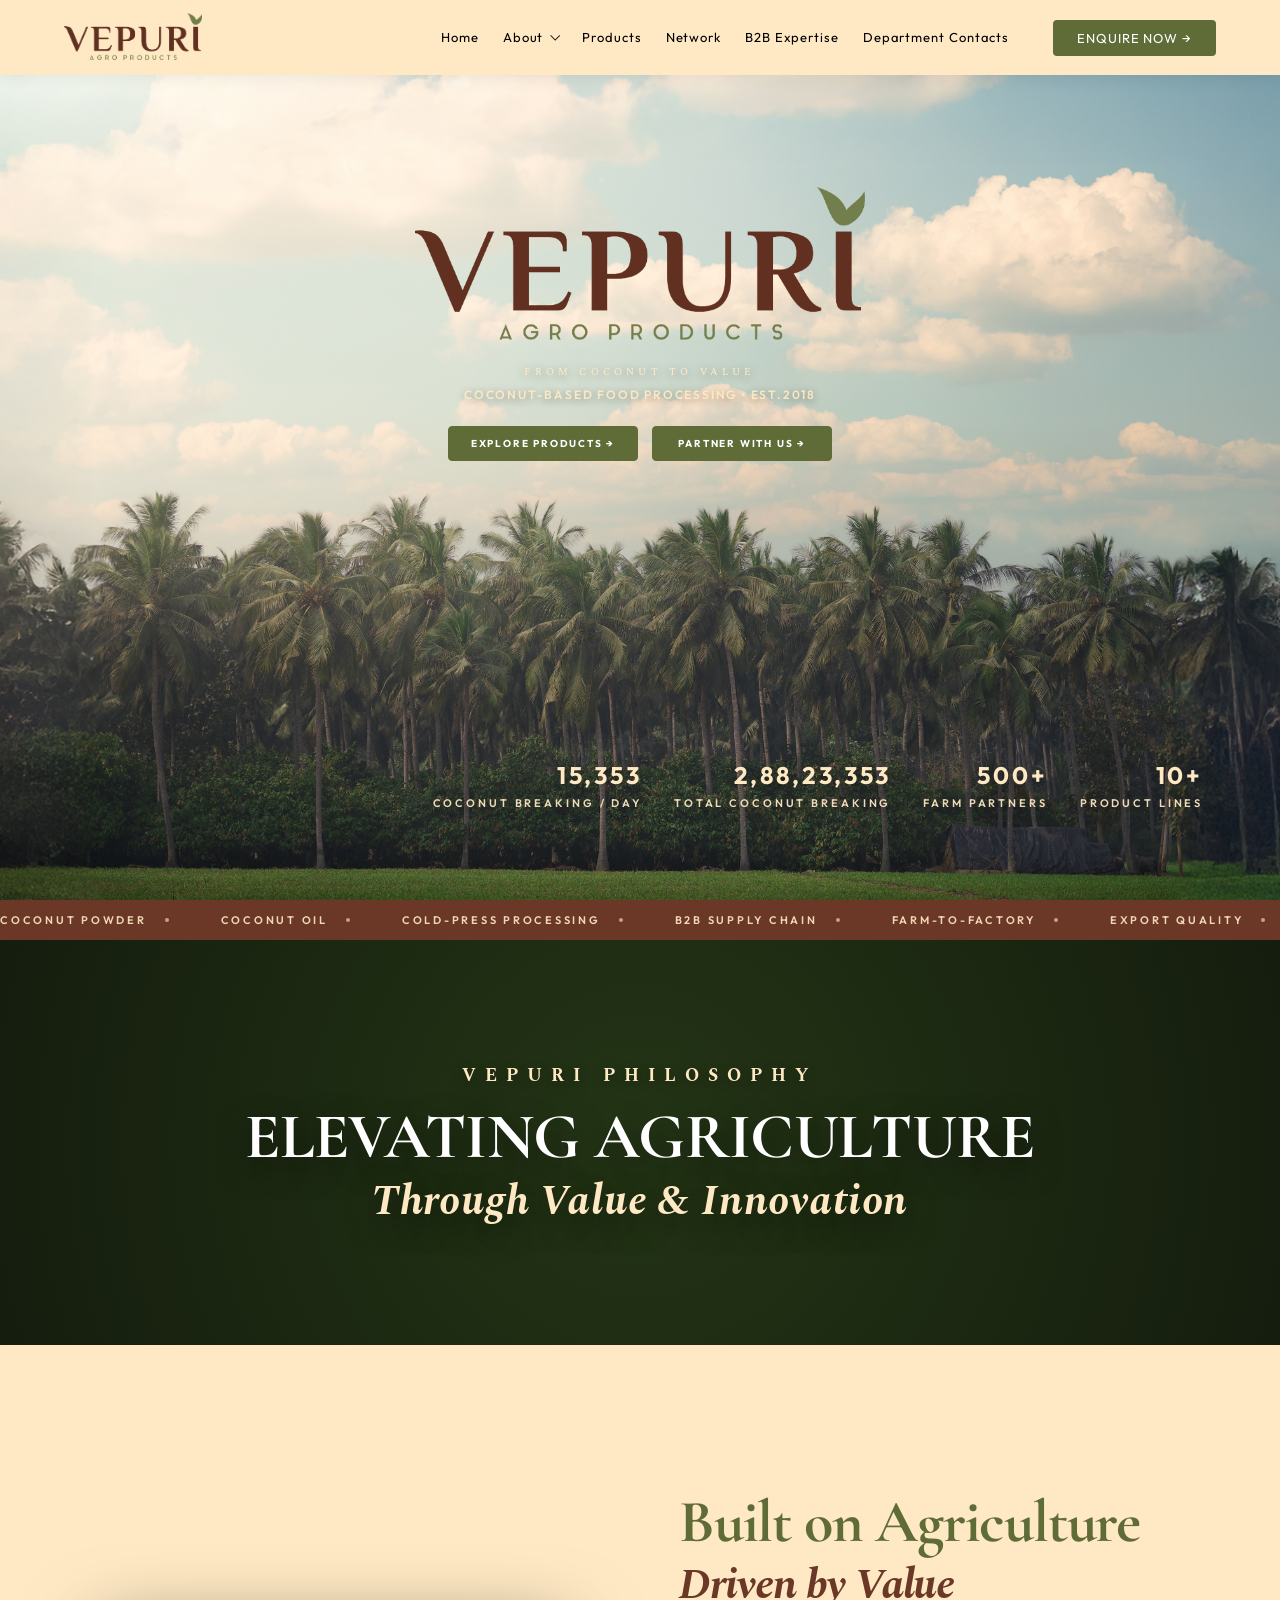
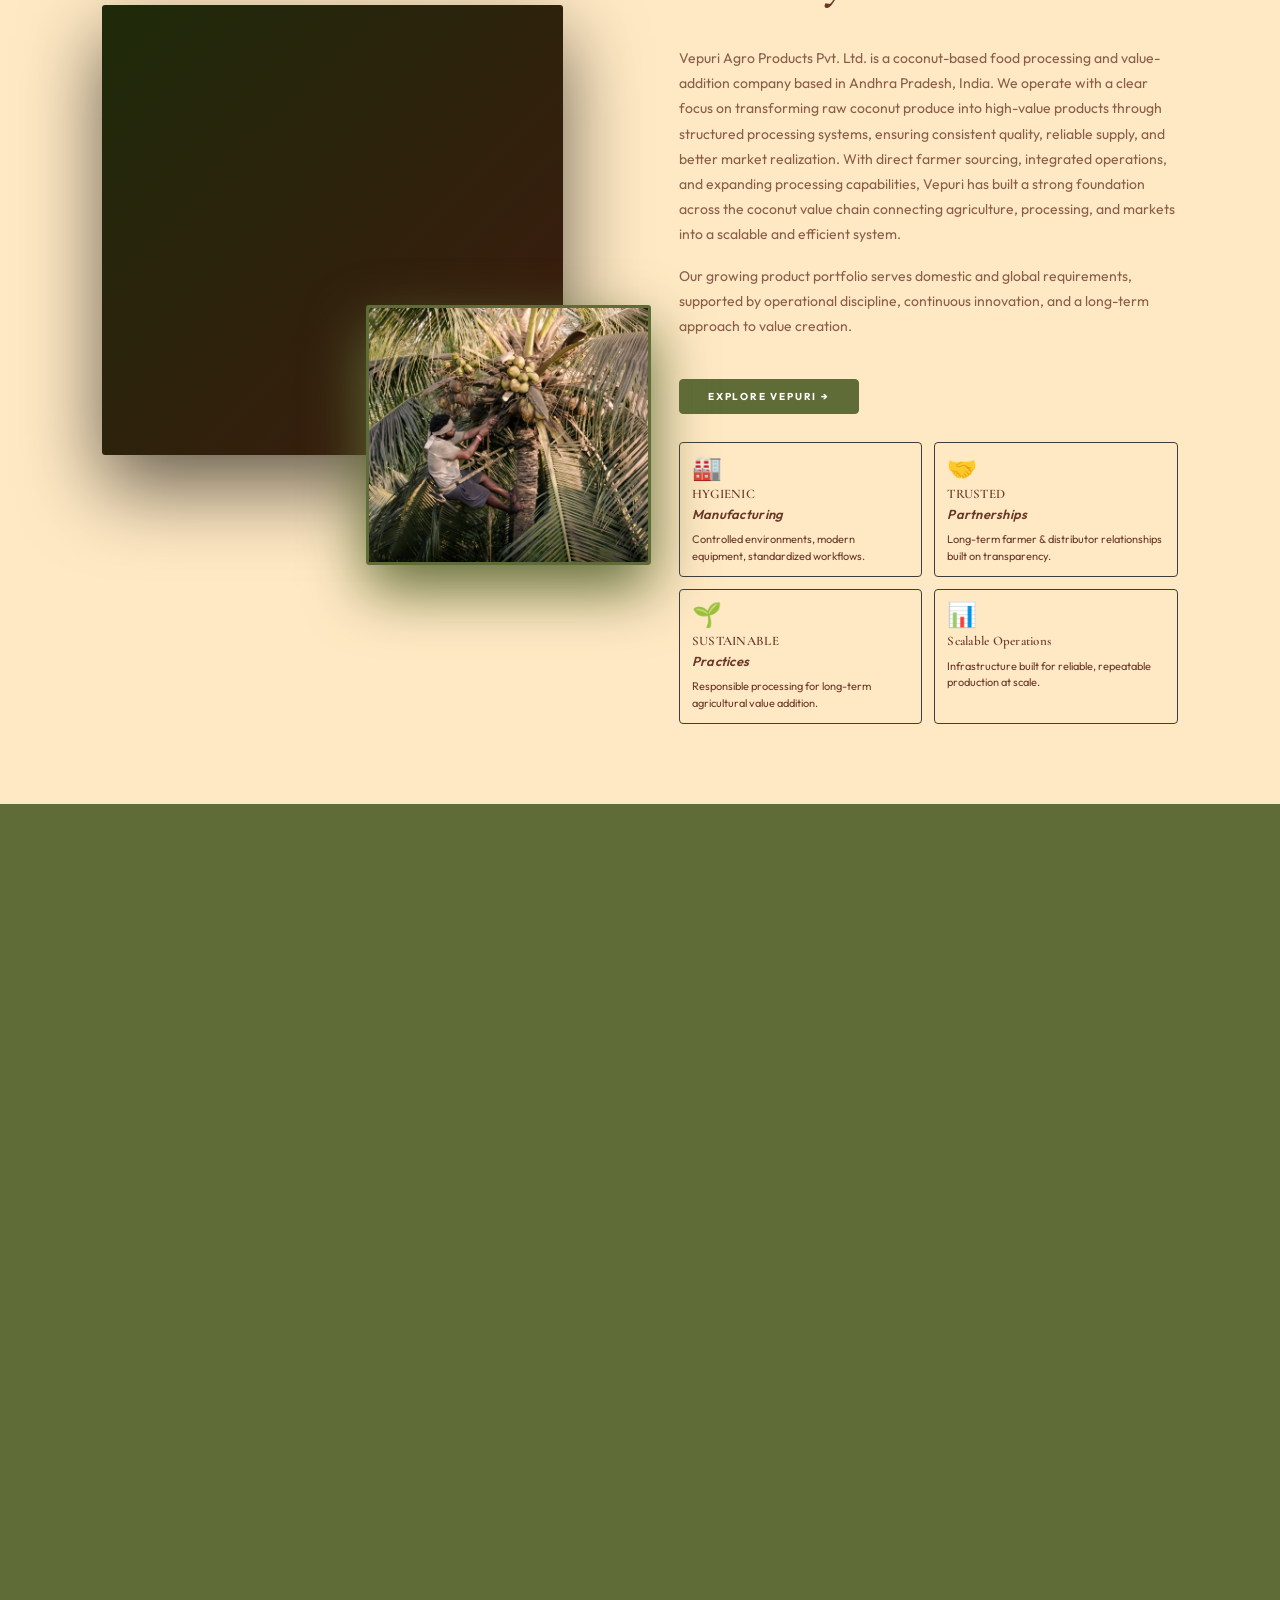
==== index.html @ fc621c8b "updated" ====
<!DOCTYPE html>
<html lang="en">

<head>
  <meta charset="UTF-8">
  <meta name="viewport" content="width=device-width, initial-scale=1.0">
  <title>Vepuri Agro Products &ndash; From Coconut to Value</title>
  <meta name="description"
    content="Vepuri Agro Products &ndash; Premium coconut-based food processing company. Quality, trust, and innovation since 2018.">
  <script src="font-loader.js" defer></script>

  <link rel="stylesheet" href="index.css?v=1.01">
  <link rel="stylesheet" href="footer-shared.css?v=1.01">
  <link rel="stylesheet" href="typography-shared.css?v=1.00">
  <link rel="icon" type="image/png" href="assets/website%20tab%20icon.png">
</head>

<body>

  <!-- LOADER -->
  <div id="loader">
    <img class="ld-logo" src="assets/newlogo.png" alt="Vepuri Agro Products">
    <div class="ld-track">
      <div class="ld-fill"></div>
    </div>
  </div>

  <!-- NAV -->
  <nav id="nav">
    <div class="nav-logo">
      <a href="index.html"><img src="assets/newlogo.png" alt="Vepuri Agro Products" loading="eager" decoding="async"></a>
    </div>
    <ul class="nav-links" id="navLinks">
      <li><a href="#hero">Home</a></li>
      <li class="has-submenu">
        <a href="#about">About<span class="dd-caret" aria-hidden="true"></span></a>
        <ul class="submenu">
          <li><a href="about-vepuri.html">About Vepuri</a></li>
          <li><a href="journey.html">Our Journey</a></li>
          <li><a href="brands.html">Our Brands</a></li>
        </ul>
      </li>
      <li><a href="product.html">Products</a></li>
      <li><a href="#network">Network</a></li>
      <li><a href="b2b-expertise.html">B2B Expertise</a></li>
      <li><a href="#dept-contacts">Department Contacts</a></li>
      <li><a href="#enquiryForm" class="nav-btn">ENQUIRE NOW &rarr;</a></li>
    </ul>
    <div class="hamburger" id="hbg" onclick="toggleNav()">
      <span></span><span></span><span></span>
    </div>
  </nav>

  <!-- HERO -->
  <section id="hero" class="hero-classic">
    <div class="hero-bg" aria-hidden="true">
      <video class="hero-bg-video" muted loop playsinline preload="none" poster="assets/hero.jpg">
        <source src="assets/video/hero.mp4" type="video/mp4">
      </video>
    </div>
    <div class="hero-inner">
      <div class="hero-brand">
        <img class="hero-brand-logo" src="assets/newlogo.png" alt="Vepuri Agro Products" loading="eager" decoding="async" fetchpriority="high">
        <div class="hero-tagline-unified">
          <span class="tag-eye">FROM COCONUT TO VALUE</span>
          <p class="tag-sub">COCONUT-BASED FOOD PROCESSING &bull; EST.2018</p>
        </div>
      </div>
      <div class="hero-btns">
        <a href="#products" class="btn-p">Explore Products &rarr;</a>
        <a href="#enquiryForm" class="btn-o">Partner With Us &rarr;</a>
      </div>
    </div>
    <div class="hero-metrics">
      <div class="hero-metric">
        <span class="count" id="liveDailyCount">0</span>
        <small>Coconut Breaking / Day</small>
      </div>
      <div class="hero-metric">
        <span class="count" id="liveTotalCount">0</span>
        <small>Total Coconut Breaking</small>
      </div>
      <div class="hero-metric">
        <span class="count" data-target="500" data-suffix="+">0</span>
        <small>Farm Partners</small>
      </div>
      <div class="hero-metric">
        <span class="count" data-target="10" data-suffix="+">0</span>
        <small>Product Lines</small>
      </div>
    </div>
  </section>

  <!-- MARQUEE -->
  <div class="marquee-wrap">
    <div class="marquee-inner">
      <div class="mi">Coconut Powder<span class="mi-dot"></span></div>
      <div class="mi">Coconut Oil<span class="mi-dot"></span></div>
      <div class="mi">Cold-Press Processing<span class="mi-dot"></span></div>
      <div class="mi">B2B Supply Chain<span class="mi-dot"></span></div>
      <div class="mi">Farm-to-Factory<span class="mi-dot"></span></div>
      <div class="mi">Export Quality<span class="mi-dot"></span></div>
      <div class="mi">500+ Farmer Partners<span class="mi-dot"></span></div>
      <div class="mi">Hygienic Processing<span class="mi-dot"></span></div>
      <div class="mi">Coconut Powder<span class="mi-dot"></span></div>
      <div class="mi">Coconut Oil<span class="mi-dot"></span></div>
      <div class="mi">Cold-Press Processing<span class="mi-dot"></span></div>
      <div class="mi">B2B Supply Chain<span class="mi-dot"></span></div>
      <div class="mi">Farm-to-Factory<span class="mi-dot"></span></div>
      <div class="mi">Export Quality<span class="mi-dot"></span></div>
      <div class="mi">500+ Farmer Partners<span class="mi-dot"></span></div>
      <div class="mi">Hygienic Processing<span class="mi-dot"></span></div>
    </div>
  </div>

  <!-- 3D CANVAS SECTION -->
  <div class="canvas-sec">
    <canvas id="sphCanvas"></canvas>
    <div class="canvas-text">
      <div class="c-eye rv">Vepuri Philosophy</div>
      <div class="c-title rv d1">Elevating Agriculture<br><em>Through Value & Innovation</em></div>
    </div>
  </div>

  <!-- ABOUT -->
  <section id="about" class="about-classic">
    <div class="about-grid">
      <div class="about-vis rvl">
        <div class="a-main">
          <video class="a-main-video" muted loop playsinline preload="none">
            <source src="assets/video/video-compress.mp4" type="video/mp4">
            Your browser does not support the video tag.
          </video>
        </div>
        <div class="a-sec">
          <img src="assets/images/For Slide3 small.jpg" alt="Fresh coconut produce" loading="lazy" decoding="async">
        </div>
      </div>
      <div class="about-copy rvr">
        <span class="eye" id="about-vepuri">ABOUT VEPURI</span>
        <h2 class="h2">Built on Agriculture<br><em>Driven by Value</em></h2>
        <p class="about-text">Vepuri Agro Products Pvt. Ltd. is a coconut-based food processing and value-addition
          company based in Andhra Pradesh, India.
          We operate with a clear focus on transforming raw coconut produce into high-value products through structured
          processing systems, ensuring consistent quality, reliable supply, and better market realization. With direct
          farmer sourcing, integrated operations, and expanding processing capabilities, Vepuri has built a strong
          foundation across the coconut value chain connecting agriculture, processing, and markets into a scalable and
          efficient system.
        </p>
        <p class="about-text">Our growing product portfolio serves domestic and global requirements, supported by
          operational discipline, continuous innovation, and a long-term approach to value creation.</p>
        <div class="about-cta">
          <a href="about-vepuri.html" class="btn-p">Explore Vepuri &rarr;</a>
        </div>
        <div class="about-cards">
          <article class="about-card">
            <div class="card-icon">🏭</div>
            <div class="card-title">HYGIENIC<br><em>Manufacturing</em></div>
            <p>Controlled environments, modern equipment, standardized workflows.</p>
          </article>
          <article class="about-card">
            <div class="card-icon">🤝</div>
            <div class="card-title">TRUSTED<br><em>Partnerships</em></div>
            <p>Long-term farmer & distributor relationships built on transparency.</p>
          </article>
          <article class="about-card">
            <div class="card-icon">🌱</div>
            <div class="card-title">SUSTAINABLE<br><em>Practices</em></div>
            <p>Responsible processing for long-term agricultural value addition.</p>
          </article>
          <article class="about-card">
            <div class="card-icon">📊</div>
            <div class="card-title">Scalable Operations</div>
            <p>Infrastructure built for reliable, repeatable production at scale.</p>
          </article>
        </div>
      </div>
    </div>
  </section>

  <!-- PRODUCTS -->
  <section id="products">
    <div class="prod-head">
      <div class="rvl">
        <span class="eye">OUR PORTFOLIO</span>
        <h2 class="h2">Premium Product Range</h2>
      </div>
      <div class="rvr">
        <p>A curated range of coconut-based food products engineered for consistency, purity, and performance &mdash;
          designed
          for distributors, B2B buyers, and export partners.</p>
      </div>
    </div>
    <div class="prod-grid">
      <!-- 1 -->
      <a href="product.html?item=coconut-blossom-sugar" class="pc-modern rv d1">
        <img src="assets/products/blossom sugar.png" alt="Coconut Milk Powder" loading="lazy" decoding="async">
        <div class="pc-overlay">
          <div class="pc-label">FOOD GRADE</div>
          <h3 class="pc-title">blossom sugar </h3>
          <p class="pc-text">Finely processed desiccated coconut powder with consistent texture.</p>
        </div>
      </a>

      <!-- 2 -->
      <a href="product.html?item=virgin-coconut-oil" class="pc-modern rv d2">
        <img src="assets/products/oil.jpeg" alt="Virgin Coconut Oil" loading="lazy" decoding="async">
        <div class="pc-overlay">
          <div class="pc-label">PREMIUM GRADE</div>
          <h3 class="pc-title">Virgin Coconut Oil</h3>
          <p class="pc-text">Pure, cold-pressed coconut oil extracted from fresh coconuts.</p>
        </div>
      </a>

      <!-- 3 -->
      <a href="product.html?item=frozen-grated-coconut" class="pc-modern rv d3">
        <img src="assets/products/frozen gated.png" alt="Frozen Grated Coconut" loading="lazy" decoding="async">
        <div class="pc-overlay">
          <div class="pc-label">FROZEN FRESH</div>
          <h3 class="pc-title">Frozen Grated Coconut</h3>
          <p class="pc-text">Hygienically processed and frozen to preserve natural freshness.</p>
        </div>
      </a>

      <!-- 4 -->
      <a href="product.html?item=tender-coconut-water" class="pc-modern rv d1">
        <img src="assets/products/water.png" alt="Tender Coconut Water" loading="lazy" decoding="async">
        <div class="pc-overlay">
          <div class="pc-label">NATURAL HYDRATION</div>
          <h3 class="pc-title">Tender Coconut Water</h3>
          <p class="pc-text">Naturally refreshing water sourced from high-quality coconuts.</p>
        </div>
      </a>

      <!-- 5 -->
      <a href="product.html?item=coconut-milk-tin" class="pc-modern rv d2">
        <img src="assets/products/milk.png" alt="Coconut Milk Tin" loading="lazy" decoding="async">
        <div class="pc-overlay">
          <div class="pc-label">CANNED CONVENIENCE</div>
          <h3 class="pc-title">Coconut Milk</h3>
          <p class="pc-text">Smooth, rich, and consistent texture for culinary and industrial use.</p>
        </div>
      </a>

      <!-- 6 (View More) -->
      <a href="product.html?item=coconut-caned-milk" class="pc-modern pc-view-more rv d3">
        <div class="pc-more-content">
          <div class="pc-ico-more">📦</div>
          <h3 class="pc-title-more">Click here for<br>More Products &rarr;</h3>
          <p class="pc-text-more">Discover our complete portfolio of coconut-based excellence.</p>
        </div>
      </a>
    </div>

  </section>

  <!-- NETWORK -->
  <section id="network">
    <div class="net-inner">
      <div class="net-head">
        <div class="rvl">
          <span class="eye">OUR REACH</span>
          <h2 class="h2-ch">A Trusted Network</h2>
        </div>
        <div class="rvr">
          <p>We work closely with farmers and distributors across regions, ensuring a strong and reliable coconut value
            chain built on long-term trust, transparency, and shared growth.</p>
        </div>
      </div>
      <div class="net-cards">
        <div class="nc rv d1">
          <div class="nc-ico">🌾</div>
          <h3>Farmer Partners</h3>
          <p>Direct sourcing from coconut farmers &mdash; fair pricing, quality control, and sustainable agricultural
            practice.</p>
          <div class="nc-num">500+</div>
        </div>
        <div class="nc rv d2">
          <div class="nc-ico">🌐</div>
          <h3>Export Presence</h3>
          <p>Building international channels to serve export buyers with certified, high-quality coconut products.</p>
          <div class="nc-num">10+</div>
        </div>
      </div>
    </div>
  </section>



  <!-- BRANDS -->
  <section id="brands">
    <div class="brands-home-inner">
      <div class="brands-home-head">
        <div class="rvl">
          <span class="eye">BRAND PORTFOLIO</span>
          <h2 class="h2">Brand Ecosystem </h2>
        </div>
        <div class="rvr">
          <p>Vepuri Agro Products is building a focused brand ecosystem across coconut-based food, wellness, and
            emerging product categories. Each brand is developed with a clear purpose from large-scale value-added
            products to consumer-facing innovations all rooted in a single objective: creating value from coconut at
            every level.</p>
        </div>
      </div>

      <div class="brands-home-grid">
        <!-- Brand 1: Coasta Naturals -->
        <a href="brands.html" class="bh-card rv d1">
          <div class="bh-media" style="background: #fff;"><img src="assets/brands/brand1.jpg" alt="Coasta Naturals" loading="lazy" decoding="async">
          </div>
          <div class="bh-content">
            <span class="bh-tag">BULK & INDUSTRIAL</span>
            <h3>Coasta Naturals</h3>
            <p><strong>Role:</strong> Bulk product brand focused on high quality coconut-based ingredients for
              industrial supply chains.</p>
          </div>
        </a>
        <!-- Brand 2: Cocomunzzz -->
        <a href="brands.html" class="bh-card rv d2">
          <div class="bh-media"><img src="assets/brands/cocomunzz.jpeg" alt="Cocomunzzz" loading="lazy" decoding="async"></div>
          <div class="bh-content">
            <span class="bh-tag">CONSUMER RETAIL</span>
            <h3>Cocomunzzz</h3>
            <p><strong>Role:</strong> Consumer focused brand delivering modern coconut products designed for everyday
              lifestyle.</p>
          </div>
        </a>
        <!-- Brand 3: The Coconut Dairy -->
        <a href="brands.html" class="bh-card rv d3">
          <div class="bh-media"><img src="assets/brands/Brand3.jpg" alt="The Coconut Dairy" loading="lazy" decoding="async"></div>
          <div class="bh-content">
            <span class="bh-tag">PLANT-BASED DAIRY</span>
            <h3>The Coconut Dairy</h3>
            <p><strong>Role:</strong> Innovation led brand developing next generation dairy alternatives and
              future-ready food applications.</p>
          </div>
        </a>
        <!-- Brand 4: Vepuri Farms & Nurseries -->
        <a href="vepuri-farms.html" class="bh-card rv d1">
          <div class="bh-media"><img src="assets/brands/brand4.jpg" alt="Vepuri Farms & Nurseries" loading="lazy" decoding="async"></div>
          <div class="bh-content">
            <span class="bh-tag">FARM-LEVEL INTEGRATION</span>
            <h3>Vepuri Farms & Nurseries</h3>
            <p><strong>Role:</strong> Supplying high-quality coconut saplings and building long-term farmer partnerships through a buy-back model.</p>
          </div>
        </a>
      </div>

      <div class="brands-cta-wrap rv" style="margin-top: 60px; text-align: center;">
        <a href="brands.html" class="btn-p btn-light">Explore Ecosystem &rarr;</a>
      </div>
    </div>
  </section>

  <!-- ACHIEVEMENTS -->
  <section id="achievements">
    <div class="ach-grid">
      <div>
        <span class="eye rv">OUR JOURNEY</span>
        <h2 class="h2-ch">Milestones That<br><em>Define us</em></h2>
        <div class="sline rv d2"></div>
        <div class="journey-summary rv">
          <p class="ti-desc">Vepuri Agro Products has grown through a focused and disciplined journey from a regional
            coconut processing operation to a value-added enterprise serving wider domestic and international markets.
          </p>
          <p class="ti-desc">Our progress is built on integrated sourcing, modernized processing systems, quality
            consistency,
            and continuous product diversification that creates long-term value for farmers, partners, and customers.
          </p>
          <a class="ti-cta" href="journey.html">Explore our Journey &rarr;</a>
        </div>
      </div>
      <div class="ach-right rvr">
        <div class="ach-img">
          <img src="assets/milestone.jpg" alt="Vepuri Agro Products" loading="lazy" decoding="async">
          <div class="ach-img-ov"></div>
        </div>
        <div class="counters">
          <div class="cb">
            <div class="cb-n" data-target="8">0</div>
            <div class="cb-l">Years in Business</div>
          </div>
          <div class="cb">
            <div class="cb-n" data-target="500">0</div>
            <div class="cb-l">Farmer Partners</div>
          </div>
          <div class="cb">
            <div class="cb-n" data-target="10">0</div>
            <div class="cb-l">Product Categories</div>
          </div>
        </div>
      </div>
    </div>
  </section>

  <!-- CONTRACT MANUFACTURE OVERHAUL -->
  <!-- B2B EXPERTISE TEASER -->
  <section id="contract-mfg" class="cm-section" style="background: var(--green);">
    <div class="cm-hero rv" style="background: transparent;">
      <div class="cm-hero-top">
        <span class="eye" style="color: var(--cream);">B2B Expertise</span>
        <h2 class="h2-ch" style="color: var(--cream); margin-bottom: 20px;">Contract Manufacturing<em> &
            Partnerships</em></h2>
        <div class="sline" style="margin: 0 auto 30px; background: var(--cream);"></div>
      </div>
      <div class="cm-hero-grid" style="text-align: center; display: block;">
        <p style="color: #fff; max-width: 800px; margin: 0 auto 40px; font-size: 18px; line-height: 1.6;">
          Vepuri Agro Products offers end-to-end contract manufacturing and strategic partnership models for domestic
          and global brands. Our structured value chain ensures repeat quality and operational excellence.
        </p>
        <div class="cm-cta-wrap">
          <a href="b2b-expertise.html" class="btn-p btn-light">Explore B2B Expertise &rarr;</a>
        </div>
      </div>
    </div>
  </section>

  <!-- DEPARTMENTAL CONTACTS -->
  <section id="dept-contacts" class="dept-contacts-sec rv">
    <div class="dept-inner">
      <div class="dept-head">
        <span class="eye" style="color: var(--brown);">DEPARTMENTAL ENQUIRIES</span>
        <h2 class="h2" style="margin-bottom: 20px; color: var(--green);">Direct Connect</h2>
        <div class="sline" style="margin: 0 0 50px;"></div>
      </div>
      <div class="dept-grid">
        <div class="dept-card">
          <div class="dept-card-inner">
            <span class="dept-tag">Primary Contact</span>
            <h3>B2B & Operations</h3>
            <p class="dept-name" style="color: #6b3828 !important;">Sai Sharath</p>
            <p class="dept-role">Head, B2B, Horeca & India operations, International business</p>
            <div class="dept-info">
              <a href="tel:9705607044" class="dept-tel">📞 +91 97056 07044</a>
              <a href="https://mail.google.com/mail/?view=cm&fs=1&to=saisharath.m@vepuriagro.com" target="_blank"
                class="dept-mail">✉️ saisharath.m@vepuriagro.com</a>
            </div>
            <div class="dept-actions">
              <a href="tel:9705607044" class="dept-btn">Call Now</a>
            </div>
          </div>
        </div>
        <div class="dept-card">
          <div class="dept-card-inner">
            <span class="dept-tag">Office Support</span>
            <h3>General Enquiries</h3>
            <p class="dept-name">Vepuri HQ Landline</p>
            <p class="dept-role">Admin & Support Helpdesk</p>
            <div class="dept-info">
              <a href="tel:+9108662487421" class="dept-tel">📞 +91 0866 2487421</a>
              <a href="https://mail.google.com/mail/?view=cm&fs=1&to=info@vepuriagro.com" target="_blank"
                class="dept-mail">✉️ info@vepuriagro.com</a>
            </div>
            <div class="dept-actions">
              <a href="tel:+9108662487421" class="dept-btn">Dial Landline &rarr;</a>
            </div>
          </div>
        </div>
      </div>
    </div>
  </section>

  <!-- CONTACT -->
  <section id="contact">
    <div class="rv">
      <span class="eye">GET IN TOUCH</span>
      <h2 class="h2" style="color: var(--cream);">Let's Build Something Together</h2>
      <div class="sline"></div>
    </div>
    <div class="contact-grid">
      <div class="cinfo rvl">
        <h3>Ready to Partner with Vepuri?</h3>
        <p>Whether you're a distributor, B2B buyer, export partner, or coconut supplier.</p>
        <div class="cd">
          <div class="cd-ico">📦</div>
          <div>
            <div class="cd-l">Products Enquiry</div>
            <div class="cd-v">Bulk orders, pricing &amp; samples</div>
          </div>
        </div>
        <div class="cd">
          <div class="cd-ico">🤝</div>
          <div>
            <div class="cd-l">Partnership</div>
            <div class="cd-v">Distribution &amp; supply agreements</div>
          </div>
        </div>
        <div class="cd">
          <div class="cd-ico">🌐</div>
          <div>
            <div class="cd-l">Export & Certifications</div>
            <div class="cd-v">ISO 9001, 22000 &bull; FSSC 22000 &bull; USFDA &bull; GMP &bull; CDB Registered</div>
          </div>
        </div>
        <div class="cd">
          <div class="cd-ico">📍</div>
          <div>
            <div class="cd-l">Office Locations</div>
            <div class="cd-v">Vijayawada &bull; Hyderabad</div>
          </div>
        </div>
        <div class="office-maps" aria-label="Office location maps">
          <div class="omap">
            <div class="omap-t">Vijayawada Office</div>
            <iframe title="Vijayawada office map"
              src="https://www.google.com/maps/embed?pb=!1m18!1m12!1m3!1d3825.5228530599484!2d80.6636255!3d16.499681!2m3!1f0!2f0!3f0!3m2!1i1024!2i768!4f13.1!3m3!1m2!1s0x3a35fb35a3d9ad67%3A0x463fdc3afe07866c!2sCOCO%20MUNZZZ%20THE%20COCONUT%20CAFE!5e0!3m2!1sen!2sin!4v1776874702041!5m2!1sen!2sin"
              allowfullscreen="" loading="lazy" referrerpolicy="no-referrer-when-downgrade" style="height: 180px;"></iframe>
          </div>
          <div class="omap">
            <div class="omap-t">Hyderabad Office</div>
            <iframe title="Hyderabad office map"
              src="https://www.google.com/maps/embed?pb=!1m18!1m12!1m3!1d3804.8648088763316!2d78.46534254945985!3d17.51396578594736!2m3!1f0!2f0!3f0!3m2!1i1024!2i768!4f13.1!3m3!1m2!1s0x3bcb900462d2deb1%3A0xbdcccd7ceee13080!2s02%2C%20Pipe%20Line%20Rd%2C%20Sriram%20Nagar%2C%20Subhash%20Nagar%2C%20Jeedimetla%2C%20Hyderabad%2C%20Telangana%20500067!5e0!3m2!1sen!2sin!4v1777105737218!5m2!1sen!2sin"
              allowfullscreen="" loading="lazy" referrerpolicy="no-referrer-when-downgrade" style="height: 180px; border:0;"></iframe>
          </div>
        </div>
        <div class="cd">
          <div class="cd-ico">🕐</div>
          <div>
            <div class="cd-l">Business Hours</div>
            <div class="cd-v">Mon&ndash;Sat &middot; 9:30 AM &ndash; 6:30 PM</div>
          </div>
        </div>
        <div class="social-title">Connect With Us</div>
        <div class="social-links">
          <a href="https://www.instagram.com/vepuriagro" class="sl sl-ig" title="Instagram">
            <svg viewBox="0 0 24 24">
              <path
                d="M12 2.163c3.204 0 3.584.012 4.85.07 3.252.148 4.771 1.691 4.919 4.919.058 1.265.069 1.645.069 4.849 0 3.205-.012 3.584-.069 4.849-.149 3.225-1.664 4.771-4.919 4.919-1.266.058-1.644.07-4.85.07-3.204 0-3.584-.012-4.849-.07-3.26-.149-4.771-1.699-4.919-4.92-.058-1.265-.07-1.644-.07-4.849 0-3.204.013-3.583.07-4.849.149-3.227 1.664-4.771 4.919-4.919 1.266-.057 1.645-.069 4.849-.069zm0-2.163c-3.259 0-3.667.014-4.947.072-4.358.2-6.78 2.618-6.98 6.98-.059 1.281-.073 1.689-.073 4.948 0 3.259.014 3.668.072 4.948.2 4.358 2.618 6.78 6.98 6.98 1.281.058 1.689.072 4.948.072 3.259 0 3.668-.014 4.948-.072 4.354-.2 6.782-2.618 6.979-6.98.059-1.28.073-1.689.073-4.948 0-3.259-.014-3.667-.072-4.947-.196-4.354-2.617-6.78-6.979-6.98-1.281-.059-1.69-.073-4.949-.073zm0 5.838c-3.403 0-6.162 2.759-6.162 6.162s2.759 6.163 6.162 6.163 6.162-2.759 6.162-6.163c0-3.403-2.759-6.162-6.162-6.162zm0 10.162c-2.209 0-4-1.79-4-4 0-2.209 1.791-4 4-4s4 1.791 4 4c0 2.21-1.791 4-4 4zm6.406-11.845c-.796 0-1.441.645-1.441 1.44s.645 1.44 1.441 1.44c.795 0 1.439-.645 1.439-1.44s-.644-1.44-1.439-1.44z" />
            </svg>
          </a>
          <a href="#" class="sl sl-wa" title="WhatsApp">
            <svg viewBox="0 0 24 24">
              <path
                d="M17.472 14.382c-.297-.149-1.758-.867-2.03-.967-.273-.099-.471-.148-.67.15-.197.297-.767.966-.94 1.164-.173.199-.347.223-.644.075-.297-.15-1.255-.463-2.39-1.475-.883-.788-1.48-1.761-1.653-2.059-.173-.297-.018-.458.13-.606.134-.133.298-.347.446-.52.149-.174.198-.298.298-.497.099-.198.05-.371-.025-.52-.075-.149-.669-1.612-.916-2.207-.242-.579-.487-.5-.669-.51-.173-.008-.371-.01-.57-.01-.198 0-.52.074-.792.372-.272.297-1.04 1.016-1.04 2.479 0 1.462 1.065 2.875 1.213 3.074.149.198 2.096 3.2 5.077 4.487.709.306 1.262.489 1.694.625.712.227 1.36.195 1.871.118.571-.085 1.758-.719 2.006-1.413.248-.694.248-1.289.173-1.413-.074-.124-.272-.198-.57-.347m-5.421 7.403h-.004a9.87 9.87 0 01-5.031-1.378l-.361-.214-3.741.982.998-3.648-.235-.374a9.86 9.86 0 01-1.51-5.26c.001-5.45 4.436-9.884 9.888-9.884 2.64 0 5.122 1.03 6.988 2.898a9.825 9.825 0 012.893 6.994c-.003 5.45-4.437 9.884-9.885 9.884m8.413-18.297A11.815 11.815 0 0012.05 0C5.495 0 .16 5.335.157 11.892c0 2.096.547 4.142 1.588 5.945L.057 24l6.305-1.654a11.882 11.882 0 005.683 1.448h.005c6.554 0 11.89-5.335 11.893-11.893a11.821 11.821 0 00-3.48-8.413Z" />
            </svg>
          </a>
          <a href="https://mail.google.com/mail/?view=cm&fs=1&to=info@vepuriagro.com" target="_blank" class="sl sl-gm"
            title="Gmail / Email">
            <svg viewBox="0 0 24 24">
              <path
                d="M24 5.457v13.909c0 .904-.732 1.636-1.636 1.636h-3.819V11.73L12 16.64l-6.545-4.91v9.273H1.636A1.636 1.636 0 010 19.366V5.457c0-2.023 2.309-3.178 3.927-1.964L12 9.73l8.073-6.237C21.69 2.279 24 3.434 24 5.457z" />
            </svg>
          </a>
          <a href="https://www.linkedin.com/company/vepuri-agro-products/" class="sl sl-li" title="LinkedIn">
            <svg viewBox="0 0 24 24">
              <path
                d="M20.447 20.452h-3.554v-5.569c0-1.328-.027-3.037-1.852-3.037-1.853 0-2.136 1.445-2.136 2.939v5.667H9.351V9h3.414v1.561h.046c.477-.9 1.637-1.85 3.37-1.85 3.601 0 4.267 2.37 4.267 5.455v6.286zM5.337 7.433a2.062 2.062 0 01-2.063-2.065 2.064 2.064 0 112.063 2.065zm1.782 13.019H3.555V9h3.564v11.452zM22.225 0H1.771C.792 0 0 .774 0 1.729v20.542C0 23.227.792 24 1.771 24h20.451C23.2 24 24 23.227 24 22.271V1.729C24 .774 23.2 0 22.222 0h.003z" />
            </svg>
          </a>
          <a href="#" class="sl sl-fb" title="Facebook">
            <svg viewBox="0 0 24 24">
              <path
                d="M24 12.073c0-6.627-5.373-12-12-12s-12 5.373-12 12c0 5.99 4.388 10.954 10.125 11.854v-8.385H7.078v-3.47h3.047V9.43c0-3.007 1.792-4.669 4.533-4.669 1.312 0 2.686.235 2.686.235v2.953H15.83c-1.491 0-1.956.925-1.956 1.874v2.25h3.328l-.532 3.47h-2.796v8.385C19.612 23.027 24 18.062 24 12.073z" />
            </svg>
          </a>
          <a href="https://www.youtube.com/@cocomunzzz" class="sl sl-yt" title="YouTube">
            <svg viewBox="0 0 24 24">
              <path
                d="M23.495 6.205a3.007 3.007 0 00-2.088-2.088c-1.87-.501-9.396-.501-9.396-.501s-7.507-.01-9.396.501A3.007 3.007 0 00.527 6.205a31.247 31.247 0 00-.522 5.805 31.247 31.247 0 00.522 5.783 3.007 3.007 0 002.088 2.088c1.868.502 9.396.502 9.396.502s7.506 0 9.396-.502a3.007 3.007 0 002.088-2.088 31.247 31.247 0 00.5-5.783 31.247 31.247 0 00-.5-5.805zM9.609 15.601V8.408l6.264 3.602z" />
            </svg>
          </a>
        </div>
      </div>
      <div class="eform rvr">
        <form id="enquiryForm" action="https://formsubmit.co/mvishwateja2220@gmail.com" method="POST">
          <input type="hidden" name="_captcha" value="false">
          <input type="hidden" name="_subject" value="New Enquiry from Vepuri Website">
          <input type="hidden" name="_template" value="table">
          <input type="text" name="_honey" style="display:none">
          <div id="formContent">
            <h3>Send an Enquiry</h3>
            <div class="frow">
              <div class="fg"><label>Full Name</label><input type="text" name="Full Name" id="fn"
                  placeholder="Your name" required></div>
              <div class="fg"><label>Phone</label><input type="tel" name="Phone" id="fp" placeholder="+91 XXXXX XXXXX"
                  oninput="this.value = this.value.replace(/[^0-9]/g, '')" required></div>
            </div>
            <div class="fg"><label>Email Address</label><input type="email" name="Email" id="fe"
                placeholder="you@company.com" required></div>
            <div class="fg">
              <label>Business Type</label>
              <select name="Business Type" id="ft" required>
                <option value="">Select your category</option>
                <option>Distributor</option>
                <option>Retailer / Reseller</option>
                <option>B2B Buyer / Manufacturer</option>
                <option>Export Partner</option>
                <option>Farmer / Supplier</option>
                <option>Other</option>
              </select>
            </div>
            <div class="fg"><label>Message</label><textarea name="Message" id="fm"
                placeholder="Tell us about your requirement..." required></textarea></div>
            <button type="submit" class="btn-sub">Submit Enquiry &rarr;</button>
          </div>
        </form>
        <div class="fsuccess" id="fSuccess">
          <div class="fsuccess-ico">✅</div>
          <h4>Enquiry Received!</h4>
          <p>Our team will reach out within 1&ndash;2 business days.</p>
        </div>
      </div>
    </div>
  </section>

  <!-- FOOTER -->
  <footer>
    <div class="fg2">
      <div>
        <a href="index.html"><img class="f-logo" src="assets/newlogo.png" alt="Vepuri Agro Products" loading="lazy" decoding="async"></a>
        <p class="fb-txt">A coconut-based food processing company building value through innovation, integrity, and
          industry-grade quality since 2018.</p>
      </div>
      <div class="fc">
        <h4>Navigation</h4>
        <ul>
          <li><a href="index.html#hero">Home</a></li>
          <li><a href="about-vepuri.html">About</a></li>
          <li><a href="journey.html">Journey</a></li>
          <li><a href="product.html">Products</a></li>
          <li><a href="index.html#network">Network</a></li>
          <li><a href="brands.html">Brands</a></li>
          <li><a href="b2b-expertise.html">B2B Expertise</a></li>
          <li><a href="index.html#dept-contacts">Department Contacts</a></li>
          <li><a href="product.html">Explore Products</a></li>
        </ul>
      </div>
      <div class="fc">
        <h4>Products</h4>
        <ul>
          <li><a href="product.html">Coconut Powder</a></li>
          <li><a href="product.html">Coconut Oil</a></li>
          <li><a href="product.html">Coconut Derivatives</a></li>
          <li><a href="index.html#contact">Request Sample</a></li>
          <li><a href="index.html#contact">Bulk Enquiry</a></li>
        </ul>
      </div>
      <div class="fnl">
        <h4>Stay Updated</h4>
        <p>Get updates on products, partnerships & industry news from Vepuri.</p>
        <div class="nl-row"><input type="email" placeholder="your@email.com"><button>&rarr;</button></div>
      </div>
    </div>
    <div class="fbot">
      <p class="fbot-copy">&copy; 2025 Vepuri Agro Products. All rights reserved.</p>
      <p class="fbot-tag">Designed and Developed by <a href="https://firstlook.digital/" target="_blank"
          style="text-decoration: none; font-weight: 700;"><span style="color: #ff6d1f;">F</span><span
            style="color: #222222;">1</span><span style="color: #ff6d1f;">RST</span><span
            style="color: #222222;">LOOK</span></a></p>
    </div>
  </footer>

  <script src="performance-boost.js" defer></script>
  <script src="products-config.js" defer></script>
  <script src="index.js" defer></script>
</body>

</html>
---- index.css ----
:root {
  --green: #606c38;
  --green2: #606c38;
  --green3: #606c38;
  --brown: #4c2318;
  --brown2: #4c2318;
  --cream: #ffe9c4;
  --white: #ffffff;
  --black: #0a0604;
  --site-font: 'Cormorant Garamond', serif;
  --body-font: 'Outfit', sans-serif;
  --kicker-color: #6b3828;
}

* {
  margin: 0;
  padding: 0;
  box-sizing: border-box;
  font-family: var(--body-font);
  overflow-wrap: break-word;
}

body,
button,
input,
select,
textarea {
  font-family: var(--body-font);
}

h1,
h2,
h3,
h4 {
  font-family: var(--site-font);
  font-weight: 500;
}

/* Typographic System: Subheadings & Kickers */
h1,
.hero-title {
  font-family: 'Cormorant Garamond', serif !important;
  font-size: clamp(36px, 10vw, 124px);
  font-weight: 800;
  line-height: 0.95;
  letter-spacing: -0.02em;
}

h1 em,
h2 em,
h3 em,
.c-title em {
  font-family: 'Spectral', serif !important;
  color: var(--kicker-color);
  display: inline;
  font-style: italic;
  text-transform: none;
  font-weight: 700;
  font-size: 0.72em;
}

.eye,
.about-kicker,
.c-eye,
.tag-eye,
.p-eye,
.p-kicker {
  font-family: 'Spectral', serif !important;
  text-transform: uppercase;
  font-weight: 700;
  font-size: 14px;
  letter-spacing: 0.15em;
  font-style: normal;
  display: block;
  margin-bottom: 12px;
  color: var(--cream) !important;
}

html {
  scroll-behavior: smooth;
  overflow-x: hidden
}

body {
  font-family: var(--body-font);
  background: var(--black);
  color: var(--white);
  overflow-x: hidden;
  overflow-y: auto
}

/* Skip heavy paint/layout for below-fold sections until needed */
#about,
#products,
#network,
#brands,
#achievements,
#contract-mfg,
#dept-contacts,
#contact,
footer {
  content-visibility: auto;
  contain-intrinsic-size: 800px;
}

/* -- LOADER -- */
#loader {
  position: fixed;
  inset: 0;
  background: var(--black);
  z-index: 9999;
  display: flex;
  flex-direction: column;
  align-items: center;
  justify-content: center;
  transition: opacity 0.6s, visibility 0.6s
}

#loader.gone {
  opacity: 0;
  visibility: hidden;
  pointer-events: none
}

.ld-logo {
  width: clamp(200px, 65vw, 360px);
  height: auto;
  display: block;
  opacity: 0;
  animation: fadeUp .15s .10s forwards
}

.ld-sub {
  font-size: 10px;
  letter-spacing: .45em;
  text-transform: uppercase;
  color: var(--green);
  margin-top: 10px;
  opacity: 0;
  animation: fadeUp .7s .5s forwards
}

.ld-track {
  width: 180px;
  height: 1px;
  background: rgba(255, 255, 255, .08);
  margin-top: 36px;
  overflow: hidden;
  opacity: 0;
  animation: fadeUp .4s .4s forwards
}

.ld-fill {
  height: 100%;
  background: var(--green);
  width: 0;
  animation: fill 1.4s .5s ease forwards
}

@keyframes fill {
  to {
    width: 100%
  }
}

@keyframes fadeUp {
  from {
    opacity: 0
  }

  to {
    opacity: 1
  }
}

/* -- NAV -- */
nav {
  position: fixed;
  top: 0;
  width: 100%;
  z-index: 1000;
  padding: 0 5%;
  height: 75px;
  display: flex;
  align-items: center;
  justify-content: space-between;
  background: #ffe9c4;
  box-shadow: 0 2px 16px rgba(0, 0, 0, .08);
  transition: box-shadow .4s;
  max-width: 100vw;
}

nav.scrolled {
  box-shadow: 0 4px 24px rgba(0, 0, 0, .14)
}

.nav-logo img {
  height: 50px;
  width: auto;
  display: block
}

.nav-links {
  display: flex;
  align-items: center;
  justify-content: flex-end;
  gap: 24px;
  list-style: none;
  margin-left: auto
}

.nav-links>li {
  position: relative;
  display: flex;
  align-items: center
}

.nav-links>li:last-child {
  margin-left: 10px
}

.nav-links a {
  text-decoration: none;
  font-family: var(--body-font);
  font-size: 13px;
  font-weight: 400;
  letter-spacing: .07em;
  color: #000000;
  transition: color .25s;
  position: relative;
  padding-bottom: 2px
}

.nav-links a::after {
  content: '';
  position: absolute;
  bottom: 0;
  left: 0;
  width: 0;
  height: 1px;
  background: var(--green);
  transition: width .3s
}

.nav-links a:hover {
  color: #000000
}

.nav-links a:hover::after {
  width: 100%
}

.has-submenu>a {
  display: inline-flex;
  align-items: center;
  gap: 6px
}

.dd-caret {
  width: 7px;
  height: 7px;
  border-right: 1.6px solid rgba(0, 0, 0, .85);
  border-bottom: 1.6px solid rgba(0, 0, 0, .85);
  transform: rotate(45deg) translateY(-1px);
  transform-origin: center;
  display: inline-block;
  flex-shrink: 0;
  margin-left: 2px
}

.submenu {
  position: absolute;
  top: calc(100% + 11px);
  left: 0;
  min-width: 260px;
  padding: 8px;
  list-style: none;
  background: #fff;
  border: 1px solid rgba(96, 108, 56, .12);
  box-shadow: 0 16px 38px rgba(0, 0, 0, .11);
  opacity: 0;
  visibility: hidden;
  transform: translateY(8px);
  transition: opacity .22s, transform .22s, visibility .22s;
  z-index: 1005
}

.submenu a {
  display: block;
  width: 100%;
  padding: 10px 12px;
  line-height: 1.35;
  font-size: 12px;
  font-weight: 400;
  letter-spacing: .03em;
  text-transform: none;
  color: rgba(0, 0, 0, .9)
}

.submenu a::after {
  display: none
}

.submenu a:hover {
  background: rgba(96, 108, 56, .1);
  color: #3a4a28
}

.has-submenu:hover .submenu,
.has-submenu:focus-within .submenu {
  opacity: 1;
  visibility: visible;
  transform: translateY(0)
}

.nav-btn {
  background: #606c38 !important;
  color: #fff !important;
  padding: 10px 24px !important;
  border-radius: 4px;
  font-family: var(--body-font);
  font-size: 13px;
  font-weight: 700;
  letter-spacing: .05em;
  text-decoration: none;
  transition: all .3s ease;
  display: inline-block;
  margin-left: 10px;
}

.nav-btn:hover {
  background: #4a542b !important;
  transform: translateY(-2px);
  box-shadow: 0 4px 12px rgba(0, 0, 0, 0.15);
}

#nav .nav-btn::after {
  display: none !important;
}

.hamburger span {
  width: 24px;
  height: 2px;
  background: #3d1a0e;
  border-radius: 2px
}

/* Removed redundant ::after that caused underline */

.hamburger {
  display: none;
  flex-direction: column;
  gap: 5px;
  cursor: pointer;
  padding: 4px;
  background: none;
  border: none;
  z-index: 1001
}

.hamburger span {
  width: 24px;
  height: 2px;
  background: #3d1a0e;
  border-radius: 2px;
  display: block;
  transition: transform .35s cubic-bezier(.23, 1, .32, 1), opacity .25s ease, width .3s ease
}

/* Animated X when menu is open */
.hamburger.active span:nth-child(1) {
  transform: translateY(7px) rotate(45deg)
}

.hamburger.active span:nth-child(2) {
  opacity: 0;
  width: 0
}

.hamburger.active span:nth-child(3) {
  transform: translateY(-7px) rotate(-45deg)
}

/* Consolidated Typographic rules above */

/* -- HERO -- */
#hero {
  position: relative;
  min-height: 100vh;
  padding: 120px 6% 88px;
  display: flex;
  align-items: center;
  justify-content: center;
  text-align: center;
  overflow: hidden;
  background: #ffe9c4;
  color: #6b3828
}

.hero-bg {
  position: absolute;
  inset: 0;
  background: #000;
  z-index: 0
}

.hero-bg::after {
  content: '';
  position: absolute;
  inset: 0;
  z-index: 1;
}

.hero-bg-video {
  width: 100%;
  height: 100%;
  object-fit: cover;
  object-position: center;
  display: block;
}

.hero-inner {
  position: relative;
  z-index: 1;
  max-width: 880px;
  margin: 0 auto;
  display: flex;
  flex-direction: column;
  align-items: center;
  gap: 8px;
  min-height: 70vh;
  justify-content: flex-start;
  padding-top: 36px
}

.hero-topline {
  font-size: 10px;
  letter-spacing: .18em;
  text-transform: uppercase;
  font-weight: 800;
  color: var(--cream);
  text-shadow: 0 2px 10px rgba(0, 0, 0, .45);
}

.hero-brand {
  display: flex;
  flex-direction: column;
  align-items: center;
  gap: 6px
}

.hero-brand-logo {
  width: clamp(240px, 40vw, 450px);
  height: auto;
  display: block;
  opacity: 0;
  animation: logoSlowFade 2s cubic-bezier(0.4, 0, 0.2, 1) forwards;
  animation-delay: 0.5s;
}

@keyframes logoSlowFade {
  from {
    opacity: 0;
    transform: scale(0.95);
    filter: blur(10px);
  }

  to {
    opacity: 1;
    transform: scale(1);
    filter: blur(0);
  }
}

.hero-tagline-unified {
  margin-top: 8px;
  max-width: 10000px;
  padding: 0 5%;
}

.tag-eye {
  display: block;
  font-size: 10px;
  letter-spacing: .42em;
  color: var(--cream);
  font-weight: 500;
  margin-bottom: 6px;
  text-shadow: 0 2px 10px rgba(0, 0, 0, .45);
}

.tag-main {
  font-family: var(--site-font), serif;
  font-size: clamp(14px, 2vw, 20px);
  line-height: .98;
  color: #3d1a0e;
  margin-bottom: 6px;
  text-transform: uppercase;
  font-weight: 800;
  letter-spacing: -0.01em;
}

.tag-sub {
  font-size: 12px;
  letter-spacing: .15em;
  color: rgba(255, 233, 196, .92);
  text-transform: uppercase;
  font-weight: 600;
  line-height: 1.5;
  text-shadow: 0 2px 8px rgba(0, 0, 0, .4);
}

.hero-brand-main {
  font-size: clamp(32px, 8vw, 112px);
  letter-spacing: .12em;
  font-weight: 600;
  color: #6b3828
}

.hero-brand-sub {
  font-size: 12px;
  letter-spacing: .5em;
  text-transform: uppercase;
  color: rgba(107, 58, 40, .7)
}

.hero-tagline {
  font-size: 12px;
  letter-spacing: .26em;
  text-transform: uppercase;
  color: #8b4a32
}

.hero-desc {
  font-size: 12px;
  line-height: 1.7;
  max-width: 640px;
  color: rgba(107, 58, 40, .82)
}

.hero-btns {
  display: flex;
  gap: 14px;
  justify-content: center;
  flex-wrap: wrap;
  margin-top: 14px
}

.btn-p,
.btn-o {
  background: #606c38;
  color: #fff;
  padding: 10px 22px;
  border-radius: 4px;
  font-size: 10px;
  font-weight: 700;
  letter-spacing: .18em;
  text-transform: uppercase;
  text-decoration: none;
  border: 1px solid #606c38;
  transition: transform .25s ease, background .25s ease, box-shadow .25s ease;
  min-width: 180px;
  text-align: center;
}

.btn-p:hover,
.btn-o:hover {
  transform: translateY(-2px);
  background: #4a5428;
  border-color: #4a5428;
  box-shadow: 0 8px 24px rgba(96, 108, 56, 0.25);
}

.btn-light {
  background: var(--cream);
  color: var(--green);
  padding: 12px 28px;
  border-radius: 4px;
  font-size: 11px;
  font-weight: 700;
  letter-spacing: .18em;
  text-transform: uppercase;
  text-decoration: none;
  border: 1px solid var(--cream);
  transition: all .25s ease;
  min-width: 180px;
  text-align: center;
  display: inline-block;
}

.btn-light:hover {
  transform: translateY(-2px);
  background: var(--white);
  border-color: var(--white);
  box-shadow: 0 8px 24px rgba(0, 0, 0, 0.2);
  color: var(--brown);
}

.hero-metrics {
  position: absolute;
  right: 6%;
  bottom: 10%;
  z-index: 2;
  display: flex;
  gap: 32px;
  color: #ffe9c4;
  text-transform: uppercase;
  letter-spacing: .18em;
  text-align: right;
  text-shadow: 0 2px 12px rgba(0, 0, 0, .4)
}

.hero-metric {
  display: flex;
  flex-direction: column;
  align-items: flex-end;
  align-content: flex-end;
  gap: 6px
}

.hero-metric span {
  font-size: 24px;
  font-weight: 700;
  color: #ffe9c4
}

.hero-metric small {
  font-size: 11px;
  font-weight: 600;
  color: rgba(255, 233, 196, .92)
}

/* Removed Hero content fade-in sequence as requested */
body:not(.hero-ready) .hero-inner,
body:not(.hero-ready) .hero-metrics {
  opacity: 0;
  visibility: hidden;
}

body.hero-ready .hero-inner,
body.hero-ready .hero-metrics {
  opacity: 1;
  visibility: visible;
  transition: opacity 0.5s ease;
}

@keyframes fadeTile {
  to {
    opacity: 1;
    transform: translateY(0);
  }
}

@keyframes floatBob {

  0%,
  100% {
    transform: translateY(0)
  }

  50% {
    transform: translateY(-8px)
  }
}

@keyframes pulseStar {

  0%,
  100% {
    opacity: .45;
    transform: scale(.92)
  }

  50% {
    opacity: .95;
    transform: scale(1.08)
  }
}

@keyframes cardBreath {

  0%,
  100% {
    box-shadow: 0 30px 54px rgba(76, 35, 24, .26);
  }

  50% {
    box-shadow: 0 34px 62px rgba(76, 35, 24, .32);
  }
}

@keyframes glowSweep {

  0%,
  100% {
    opacity: .45;
    transform: translate3d(0, 0, 0);
  }

  50% {
    opacity: .62;
    transform: translate3d(2.4%, -1.8%, 0);
  }
}

@keyframes cardSheen {

  0%,
  100% {
    transform: translateX(0) rotate(8deg);
    opacity: 0;
  }

  14% {
    opacity: .55;
  }

  34% {
    transform: translateX(420%) rotate(8deg);
    opacity: 0;
  }
}

@keyframes dotPulse {

  0%,
  100% {
    box-shadow: 0 0 0 4px rgba(143, 128, 217, .18);
  }

  50% {
    box-shadow: 0 0 0 7px rgba(143, 128, 217, .15), 0 0 16px rgba(143, 128, 217, .24);
  }
}

@keyframes sepGrow {
  from {
    transform: scaleY(0);
    opacity: .2;
  }

  to {
    transform: scaleY(1);
    opacity: 1;
  }
}

@keyframes imgFloatA {

  0%,
  100% {
    transform: translate3d(0, 0, 0) scale(1.01);
  }

  50% {
    transform: translate3d(-2px, -8px, 0) scale(1.04);
  }
}

@keyframes imgFloatB {

  0%,
  100% {
    transform: translate3d(0, 0, 0) scale(1.01);
  }

  50% {
    transform: translate3d(3px, -10px, 0) scale(1.045);
  }
}

@keyframes imgFloatC {

  0%,
  100% {
    transform: translate3d(0, 0, 0) scale(1.01);
  }

  50% {
    transform: translate3d(-3px, -7px, 0) scale(1.035);
  }
}

.hero-scroll {
  position: absolute;
  bottom: 22px;
  left: 50%;
  transform: translateX(-50%);
  z-index: 2;
  display: flex;
  flex-direction: column;
  align-items: center;
  gap: 7px;
  cursor: pointer;
  opacity: 0;
  animation: fadeUp .7s 2.8s forwards
}

.scroll-label {
  font-size: 10px;
  letter-spacing: .2em;
  text-transform: uppercase;
  color: rgba(247, 247, 247, .72)
}

.scroll-bar {
  width: 2px;
  height: 38px;
  background: linear-gradient(to bottom, rgba(247, 247, 247, .8), transparent);
  animation: scrollBob 2s infinite
}

@keyframes scrollBob {

  0%,
  100% {
    opacity: .4
  }

  50% {
    opacity: 1
  }
}

/* -- MARQUEE -- */
.marquee-wrap {
  background: #6b3828;
  padding: 13px 0;
  overflow: hidden
}

.marquee-inner {
  display: flex;
  gap: 52px;
  animation: scroll 22s linear infinite;
  white-space: nowrap;
  will-change: transform
}

.mi {
  font-size: 11px;
  font-weight: 600;
  letter-spacing: .25em;
  text-transform: uppercase;
  color: rgba(255, 233, 196, .9);
  display: flex;
  align-items: center;
  gap: 18px
}

.mi-dot {
  width: 4px;
  height: 4px;
  border-radius: 50%;
  background: rgba(255, 233, 196, .6);
  flex-shrink: 0
}

@keyframes scroll {
  from {
    transform: translateX(0)
  }

  to {
    transform: translateX(-50%)
  }
}

/* -- CANVAS SECTION -- */
.canvas-sec {
  position: relative;
  height: clamp(380px, 45vh, 500px);
  display: flex;
  align-items: center;
  justify-content: center;
  overflow: hidden;
  background: radial-gradient(circle at center, #243516 0%, #151d0e 100%);
  /* Rich Organic Gradient */
}

#sphCanvas {
  position: absolute;
  inset: 0;
  width: 100%;
  height: 100%;
}

.canvas-text {
  position: relative;
  z-index: 2;
  text-align: center;
  pointer-events: none;
  width: 90%;
  max-width: 800px;
}

.c-eye {
  font-family: 'Spectral', serif;
  font-size: clamp(14px, 1.5vw, 18px);
  letter-spacing: .5em;
  margin-bottom: 16px;
  opacity: 1;
  text-transform: uppercase;
  color: var(--cream);
  font-weight: 700;
  text-shadow: 0 4px 12px rgba(0, 0, 0, 0.4);
}

.c-title {
  font-family: var(--site-font), serif;
  font-size: clamp(28px, 5vw, 64px);
  font-weight: 700;
  line-height: 1;
  color: #fff;
  letter-spacing: -0.01em;
  text-transform: uppercase;
  text-shadow: 0 10px 30px rgba(0, 0, 0, 0.5);
}

.c-title em {
  display: block;
  font-family: 'Spectral', serif !important;
  margin-top: 12px;
  letter-spacing: 0.02em;
  font-weight: 700;
  color: var(--cream) !important; /* Visible on green backdrop */
  font-size: 0.65em;
  text-transform: none;
}

/* Global fix for em tags on green backgrounds */
.canvas-sec em,
.cm-section em,
.cm-hero em,
.cm-partners em,
.awards-sec em,
.achieve-gallery-sec em,
section[style*="background: var(--green)"] em {
  color: var(--cream) !important;
}

/* -- SHARED -- */

.h2 {
  font-family: 'Cormorant Garamond', serif !important;
  font-size: clamp(28px, 5vw, 60px);
  font-weight: 700;
  line-height: 1.1;
  color: white;
  margin-bottom: 22px
}

.about-copy .h2 {
  color: var(--green);
  font-weight: 800;
  line-height: 0.95;
  letter-spacing: -0.02em;
}

.h2-ch {
  font-family: var(--site-font);
  font-size: clamp(28px, 5vw, 60px);
  font-weight: 700;
  line-height: 1.1;
  color: var(--green2);
  margin-bottom: 22px
}

.h2 em {
  font-style: italic
}

.sline {
  width: 38px;
  height: 2px;
  background: var(--green);
  margin-bottom: 24px
}

.body-p {
  font-size: 15px;
  line-height: 1.9;
  color: rgba(40, 25, 8, .86);
  margin-bottom: 16px
}

/* -- ABOUT -- */
#about {
  padding: 100px 8% 80px;
  background: #ffe9c4;
  position: relative;
  overflow: hidden
}

#about::before {
  content: '';
  position: absolute;
  inset: 0;
  background: none;
  pointer-events: none
}

.about-grid {
  display: grid;
  grid-template-columns: 1.1fr 1fr;
  gap: 28px;
  align-items: center
}

.about-blocks {
  position: relative;
  height: 260px;
  display: flex;
  align-items: flex-start
}

.about-block {
  background: #606c38;
  box-shadow: 0 10px 30px rgba(76, 35, 24, .2)
}

.about-block-lg {
  width: 230px;
  height: 230px
}

.about-block-sm {
  width: 150px;
  height: 150px;
  position: absolute;
  right: 10%;
  bottom: -10px;
  background: #5a6434
}

.about-copy {
  display: flex;
  flex-direction: column;
  gap: 16px
}

.about-kicker {
  font-size: 16px;
  letter-spacing: .32em;
  margin-bottom: 8px;
}



.about-text {
  font-size: 14px;
  line-height: 1.8;
  color: rgba(107, 58, 40, .8)
}

.about-cta {
  display: flex;
  gap: 14px;
  margin-top: 24px;
  flex-wrap: wrap
}

.about-cta .btn-p,
.about-cta .btn-o {
  flex: none
}

.about-cards {
  display: grid;
  grid-template-columns: repeat(2, minmax(0, 1fr));
  gap: 12px;
  margin-top: 12px
}

.about-card {
  background: transparent;
  color: #d0d0d0;
  padding: 12px;
  font-size: 12px;
  line-height: 1.5;
  box-shadow: none;
  border: 1px solid #3d3d3d;
  border-radius: 4px;
  display: flex;
  flex-direction: column;
  gap: 6px;
}

.card-icon {
  font-size: 24px;
  line-height: 1;
}

.card-title {
  font-family: var(--site-font);
  font-size: 13px;
  font-weight: 600;
  color: #6b3828;
  margin: 0;
  letter-spacing: .02em;
}

.about-card p {
  margin: 0;
  font-size: 11px;
  line-height: 1.5;
  color: #6b3828
}

.about-card-wide {
  grid-column: span 2;
  background: #5a6434
}

.about-vis {
  position: relative;
  height: 560px
}

.a-main {
  position: absolute;
  top: 0;
  left: 0;
  width: 84%;
  height: 450px;
  border-radius: 3px;
  overflow: hidden;
  box-shadow: 0 32px 80px rgba(0, 0, 0, .6)
}

/* gradient placeholder while image loads */
.a-main::before {
  content: '';
  position: absolute;
  inset: 0;
  background: linear-gradient(135deg, #1e2a0a, #3d1a0e);
  z-index: 0
}

.a-main img {
  position: relative;
  z-index: 1;
  width: 100%;
  height: 100%;
  object-fit: cover;
  transition: transform 8s ease;
  display: block
}

.a-main:hover img {
  transform: scale(1.04)
}

.a-main-video {
  width: 100%;
  height: 100%;
  object-fit: cover;
  display: block;
  transform: translate3d(0, 0, 0);
  will-change: transform;
}

.a-sec {
  position: absolute;
  bottom: 0;
  right: 0;
  width: 52%;
  height: 260px;
  border-radius: 3px;
  overflow: hidden;
  box-shadow: 0 24px 60px var(--green);
  border: 3px solid var(--green)
}

.a-sec::before {
  content: '';
  position: absolute;
  inset: 0;
  background: linear-gradient(135deg, #2a3d10, var(--green));
  z-index: 0
}

.a-sec img {
  position: relative;
  z-index: 1;
  width: 100%;
  height: 100%;
  object-fit: cover;
  display: block
}

.a-badge {
  position: absolute;
  top: 48%;
  left: 68%;
  transform: translate(-50%, -50%);
  width: 106px;
  height: 106px;
  border-radius: 50%;
  background: linear-gradient(135deg, var(--green), var(--green3));
  display: flex;
  flex-direction: column;
  align-items: center;
  justify-content: center;
  box-shadow: 0 0 0 8px rgba(96, 108, 56, .12), 0 16px 36px rgba(0, 0, 0, .5);
  z-index: 3;
  animation: bob 5s ease-in-out infinite
}

@keyframes bob {

  0%,
  100% {
    transform: translate(-50%, -50%) scale(1)
  }

  50% {
    transform: translate(-50%, -50%) scale(1.04)
  }
}

.a-badge-n {
  font-family: var(--site-font);
  font-size: 30px;
  font-weight: 700;
  color: #fff;
  line-height: 1
}

.a-badge-t {
  font-size: 9px;
  letter-spacing: .15em;
  text-transform: uppercase;
  color: rgba(255, 255, 255, .8)
}

.pillars {
  display: grid;
  grid-template-columns: 1fr 1fr;
  gap: 14px;
  margin-top: 32px
}

.pill {
  background: rgba(255, 255, 255, .7);
  border: 1px solid rgba(107, 122, 61, .2);
  border-radius: 4px;
  padding: 20px;
  transition: all .35s;
  position: relative;
  overflow: hidden;
  box-shadow: 0 2px 12px rgba(0, 0, 0, .06)
}

.pill::before {
  content: '';
  position: absolute;
  inset: 0;
  background: linear-gradient(135deg, rgba(107, 122, 61, .08), transparent);
  opacity: 0;
  transition: opacity .35s
}

.pill:hover {
  border-color: rgba(107, 122, 61, .45);
  transform: translateY(-3px);
  box-shadow: 0 8px 24px rgba(0, 0, 0, .1)
}

.pill:hover::before {
  opacity: 1
}

.pill-ico {
  font-size: 24px;
  margin-bottom: 9px
}

.pill-t {
  font-size: 13px;
  font-weight: 600;
  color: #2a1a08;
  margin-bottom: 5px
}

.pill-d {
  font-size: 12px;
  color: rgba(40, 25, 8, .60);
  line-height: 1.6
}

.about-menu-grid {
  display: grid;
  grid-template-columns: 1fr 1fr;
  gap: 14px;
  margin-top: 16px
}

.about-mini {
  background: rgba(255, 255, 255, .76);
  border: 1px solid rgba(107, 122, 61, .2);
  border-radius: 4px;
  padding: 18px;
  box-shadow: 0 2px 12px rgba(0, 0, 0, .05)
}

.about-mini h3 {
  font-size: 14px;
  font-weight: 700;
  letter-spacing: .02em;
  color: #2a1a08;
  margin-bottom: 8px
}

.about-mini p {
  font-size: 13px;
  line-height: 1.75;
  color: rgba(40, 25, 8, .86)
}

.about-mini.impact {
  grid-column: 1/-1;
  border-color: rgba(107, 122, 61, .35);
  background: linear-gradient(135deg, rgba(96, 108, 56, .08), rgba(255, 255, 255, .84))
}

/* -- PRODUCTS -- */
#products {
  padding: 110px 8% 120px;
  background: #606c38;
  position: relative
}

.prod-head {
  display: grid;
  grid-template-columns: 1fr 1fr;
  gap: 70px;
  align-items: end;
  margin-bottom: 60px
}

#products .eye {
  color: #6b3828;
}

#products .h2 {
  color: #ffe9c4
}

.prod-head p {
  font-size: 15px;
  line-height: 1.9;
  color: #ffffff;
}

.prod-grid {
  display: grid;
  grid-template-columns: repeat(3, minmax(0, 1fr));
  gap: 30px;
  justify-content: center;
  align-items: stretch;
}

@media (max-width: 900px) {
  .prod-grid {
    grid-template-columns: repeat(2, 1fr);
  }
}

@media (max-width: 600px) {
  .prod-grid {
    grid-template-columns: 1fr;
  }
}

/* -- MODERN PRODUCT CARDS -- */
.pc-modern {
  position: relative;
  display: block;
  text-decoration: none;
  height: 380px;
  border-radius: 4px;
  overflow: hidden;
  transition: transform .5s cubic-bezier(0.4, 0, 0.2, 1), box-shadow .5s ease;
  user-select: none;
}

.pc-view-more {
  background: var(--green) !important;
  display: flex !important;
  flex-direction: column;
  align-items: center;
  justify-content: center;
  text-align: center;
  padding: 30px;
  text-decoration: none;
  border: 1px solid rgba(255, 255, 255, 0.2);
  min-height: 400px;
}

.pc-more-content {
  color: #ffe9c4;
  z-index: 2;
}

.pc-ico-more {
  font-size: 42px;
  margin-bottom: 20px;
  opacity: 0.9;
  transition: transform 0.3s ease;
}

.pc-title-more {
  font-size: 22px;
  font-family: var(--site-font);
  line-height: 1.2;
  margin-bottom: 12px;
  text-transform: uppercase;
  letter-spacing: 0.05em;
  color: #ffe9c4;
}

.pc-text-more {
  font-size: 14px;
  opacity: 0.8;
  line-height: 1.5;
  max-width: 200px;
  margin: 0 auto;
}

.pc-view-more:hover {
  background: #4a542b !important;
}

.pc-view-more:hover .pc-ico-more {
  transform: scale(1.2) rotate(10deg);
}

.pc-modern:hover {
  transform: translateY(-10px);
  box-shadow: 0 30px 60px rgba(0, 0, 0, 0.2);
}

.pc-modern img {
  width: 100%;
  height: 100%;
  object-fit: cover;
  transition: transform 1.5s ease;
}

.pc-modern:hover img {
  transform: scale(1.1);
}

.pc-overlay {
  position: absolute;
  bottom: 0;
  left: 0;
  width: 100%;
  padding: 30px 24px;
  background: linear-gradient(to top, rgba(0, 0, 0, 0.95) 0%, rgba(0, 0, 0, 0.7) 40%, transparent 100%);
  display: flex;
  flex-direction: column;
  justify-content: flex-end;
  color: #fff;
  transition: all .4s cubic-bezier(0.4, 0, 0.2, 1);
}

.pc-modern:hover .pc-overlay {
  background: linear-gradient(to top, rgba(0, 0, 0, 0.95) 0%, rgba(0, 0, 0, 0.85) 60%, rgba(0, 0, 0, 0.4) 100%);
}

.pc-label,
.pc-text {
  opacity: 0;
  max-height: 0;
  overflow: hidden;
  transition: all .5s cubic-bezier(0.4, 0, 0.2, 1);
  transform: translateY(15px);
}

.pc-modern:hover .pc-label,
.pc-modern:hover .pc-text {
  opacity: 1;
  max-height: 150px;
  transform: translateY(0);
  margin-bottom: 15px;
}

.pc-label {
  margin-bottom: 0;
  /* will be overridden on hover */
}



.pc-label {
  font-size: 11px;
  letter-spacing: 2px;
  color: var(--green);
  margin-bottom: 12px;
  font-weight: 700;
  text-transform: uppercase;
}

.pc-modern:hover .pc-label {
  color: var(--cream);
}

.pc-t.cinfo h3 {
  font-family: 'Cormorant Garamond', serif !important;
  font-size: 32px;
  color: #fff;
  margin-bottom: 25px;
  font-weight: 700;
  line-height: 1.2;
}

.pc-title {
  font-family: var(--site-font);
  font-size: 24px;
  font-weight: 800;
  margin-bottom: 5px;
  line-height: 1.1;
    color: var(--cream);
  transition: margin-bottom .4s ease;
  white-space: nowrap;
  overflow: hidden;
  text-overflow: ellipsis;
}

.pc-title em {
  display: block;
  font-style: italic;
  font-size: 0.75em;
  margin-top: 4px;
    color: var(--cream) !important;
}

.pc-modern:hover .pc-title {
  margin-bottom: 12px;
      color: var(--cream);
}

.pc-text {
  font-size: 13px;
  line-height: 1.5;
  color: rgba(255, 255, 255, 0.85);
  margin-bottom: 0px;
  /* modified on hover */
  max-width: 95%;
}

.prod-cta-wrap {
  display: flex;
  justify-content: center;
  margin-top: 50px;
  padding-bottom: 40px;
}



.pc-enquire .arr {
  font-size: 16px;
}

@media (prefers-reduced-motion: reduce) {

  .hero-card,
  .hero-card::before,
  .hero-card::after,
  .tile,
  .tile img,
  .hero-float,
  .hero-star,
  .badge-dot,
  .hs-item,
  .hs-sep,
  .scroll-bar {
    animation: none !important
  }

  .hero-card {
    transform: none !important;
    transition: none !important;
  }

  .pc {
    transform: none !important;
    transition: border-color .24s ease, box-shadow .24s ease !important
  }

  .pc::after {
    display: none
  }
}

.pc:hover .pc-cta {
  opacity: 1;
  transform: translateY(0)
}

/* -- NETWORK -- */
#network {
  padding: 180px 8%;
  background: var(--cream);
  position: relative;
  overflow: hidden
}

#network::before {
  content: '';
  position: absolute;
  inset: 0;
  background: url('https://images.unsplash.com/photo-1560493676-04071185765b?w=1200&q=40&auto=format&fit=crop') center/cover;
  opacity: .06;
  z-index: 0
}

.net-inner {
  display: grid;
  grid-template-columns: 1fr 1.6fr;
  gap: 60px;
  align-items: center;
  position: relative;
  z-index: 1
}

.net-head {
  display: block;
  margin-bottom: 0;
  padding-bottom: 30px;
}

.net-head p {
  font-size: 16px;
  line-height: 1.8;
  color: rgba(40, 25, 8, .75);
  margin-top: 25px;
}

.net-cards {
  display: grid;
  grid-template-columns: repeat(2, 1fr);
  gap: 20px;
}

.nc {
  background: #fff;
  border-radius: 4px;
  padding: 50px 30px;
  text-align: center;
  transition: all .4s;
  position: relative;
  overflow: hidden;
  box-shadow: 0 10px 40px rgba(0, 0, 0, .04);
}

.nc::after {
  content: '';
  position: absolute;
  inset: 0;
  background: radial-gradient(circle at 50% 0%, rgba(96, 108, 56, .1), transparent 55%);
  opacity: 0;
  transition: opacity .4s
}

.nc:hover {
  border-color: rgba(96, 108, 56, .38);
  transform: translateY(-7px);
  box-shadow: 0 30px 60px rgba(0, 0, 0, .35)
}

.nc:hover::after {
  opacity: 1
}

.nc-ico {
  width: 60px;
  height: 60px;
  border-radius: 50%;
  background: #606c38;
  display: flex;
  align-items: center;
  justify-content: center;
  font-size: 24px;
  margin: 0 auto 22px;
  color: #fff;
  transition: transform .4s
}

.nc:hover .nc-ico {
  transform: scale(1.08) rotate(4deg)
}

.nc h3 {
  font-family: 'Cormorant Garamond', serif !important;
  font-size: 22px;
  font-weight: 700;
  color: #2a1a08;
  margin-bottom: 11px
}

.nc p {
  font-size: 13px;
  color: rgba(40, 25, 8, .83);
  line-height: 1.7
}

.nc-num {
  font-family: var(--body-font);
  font-size: 40px;
  font-weight: 600;
  color: #6b3828;
  margin-top: 25px;
  line-height: 1
}

/* -- BRANDS (HOME) -- */
#brands {
  padding: 180px 8%;
  background: var(--green);
  position: relative;
  overflow: hidden
}


#brands .eye {
  color: #6b3828;
}

#brands .h2 {
  color: var(--cream);
}

#brands .h2 em {
  color: #fff;
}

#brands::before {
  content: '';
  position: absolute;
  inset: 0;
  background:
    radial-gradient(circle at 12% 14%, rgba(255, 255, 255, .1), transparent 32%),
    radial-gradient(circle at 88% 82%, rgba(10, 6, 4, .22), transparent 38%);
  pointer-events: none
}

.brands-home-inner {
  position: relative;
  z-index: 1
}

.brands-home-head {
  display: grid;
  grid-template-columns: 1fr 1fr;
  gap: 70px;
  align-items: end;
  margin-bottom: 60px
}

.brands-home-head p {
  font-size: 15px;
  line-height: 1.9;
  color: rgba(255, 255, 255, .88)
}

.brands-home-grid {
  display: grid;
  grid-template-columns: repeat(4, 1fr);
  gap: 22px
}

.bh-card {
  background: rgba(255, 255, 255, .05);
  border: 1px solid rgba(255, 255, 255, .1);
  border-radius: 12px;
  overflow: hidden;
  box-shadow: 0 15px 35px rgba(0, 0, 0, .15);
  transition: all .4s cubic-bezier(0.2, 0.8, 0.2, 1);
  text-decoration: none;
  display: flex;
  flex-direction: column;
  height: 100%;
}

.bh-card:hover {
  transform: translateY(-6px);
  border-color: rgba(186, 217, 95, .52);
  box-shadow: 0 24px 54px rgba(0, 0, 0, .3)
}

.bh-media {
  width: 100%;
  aspect-ratio: 5/3;
  overflow: hidden;
  background: transparent;
  display: flex;
  align-items: center;
  justify-content: center;
}

.bh-media img {
  width: 100%;
  height: 100%;
  object-fit: cover;
  display: block;
  transition: transform .7s ease
}

.bh-card:hover .bh-media img {
  transform: scale(1.06)
}

.bh-content {
  padding: 30px 25px;
  background: rgba(40, 50, 20, 0.4);
  flex: 1;
}

.bh-tag {
  display: block;
  font-size: 10px;
  letter-spacing: 0.15em;
  color: rgba(255, 255, 255, 0.5);
  margin-bottom: 15px;
  font-weight: 600;
  text-transform: uppercase;
}

.bh-content h3 {
  font-family: 'Cormorant Garamond', serif !important;
  font-size: 26px;
  color: var(--white);
  margin-bottom: 12px;
}

.bh-content p {
  color: rgba(255, 255, 255, 0.7);
  font-size: 13.5px;
  line-height: 1.6;
}

.bh-content strong {
  color: #c5d98d;
  font-weight: 500;
}

.bh-content p {
  font-size: 13px;
  line-height: 1.75;
  color: rgba(255, 255, 255, .9)
}

.bh-content strong {
  color: #bad95f
}

/* -- ACHIEVEMENTS -- */
#achievements {
  padding: 110px 8%;
  background: #ffe9c4
}

.ach-grid {
  display: grid;
  grid-template-columns: 1.1fr 1.1fr;
  gap: 60px;
  align-items: center;
}

.timeline {
  position: relative;
  padding-left: 32px;
  margin-top: 44px
}

.journey-summary {
  margin-top: 30px;
  max-width: 560px
}

.journey-summary .ti-desc+.ti-desc {
  margin-top: 14px
}

.timeline::before {
  content: '';
  position: absolute;
  left: 0;
  top: 6px;
  bottom: 0;
  width: 1px;
  background: linear-gradient(to bottom, rgba(96, 108, 56, .9), rgba(96, 108, 56, .2))
}

.ti {
  position: relative;
  padding-bottom: 46px
}

.ti-dot {
  position: absolute;
  left: -38px;
  top: 6px;
  width: 14px;
  height: 14px;
  border-radius: 50%;
  background: var(--green);
  box-shadow: 0 0 0 4px rgba(96, 108, 56, .18), 0 0 16px rgba(96, 108, 56, .35)
}

.ti-yr {
  font-size: 10px;
  letter-spacing: .22em;
  text-transform: uppercase;
  color: rgba(61, 26, 14, .75);
  margin-bottom: 7px
}

.ti-title {
  font-family: var(--site-font);
  font-size: 22px;
  font-weight: 700;
  color: #2a1a08;
  margin-bottom: 9px
}

.ti-desc {
  font-size: 14px;
  color: rgba(40, 25, 8, .86);
  line-height: 1.75;
  max-width: 500px
}

.ti-cta {
  display: inline-block;
  margin-top: 50px;
  padding: 12px 28px;
  /* Standardized CTA padding */
  background: var(--green);
  color: #fff;
  /* Primary button text color */
  font-size: 10px;
  font-weight: 700;
  letter-spacing: .2em;
  text-transform: uppercase;
  text-decoration: none;
  border-radius: 4px;
  transition: all 0.3s ease;
  box-shadow: 0 4px 12px rgba(96, 108, 56, 0.2);
}

.ti-cta:hover {
  background: var(--green2);
  transform: translateY(-3px);
  color: #fff;
  box-shadow: 0 8px 22px rgba(96, 108, 56, 0.3);
}

.ach-right {
  width: 100%;
  max-width: 400px;
  justify-self: center;
  margin: 0;
}

.ach-img {
  width: 100%;
  aspect-ratio: 1/1;
  border-radius: 10px;
  overflow: hidden;
  position: relative;
  box-shadow: 0 20px 60px rgba(0, 0, 0, .5);
  border: 1px solid rgba(255, 255, 255, .07)
}

.ach-img img {
  width: 100%;
  height: 100%;
  object-fit: cover;
  object-position: center;
  display: block;
  transition: transform 6s ease
}

.ach-img:hover img {
  transform: scale(1.04)
}

.ach-img-ov {
  position: absolute;
  inset: 0;
  background: linear-gradient(180deg, transparent 60%, rgba(10, 6, 4, .45) 100%);
  pointer-events: none
}

.counters {
  display: grid;
  grid-template-columns: repeat(3, 1fr);
  gap: 12px;
  margin-top: 24px;
  width: 100%
}

.cb {
  background: rgba(96, 108, 56, .13);
  padding: 18px 12px;
  text-align: center;
  border: 1px solid rgba(96, 108, 56, .28);
  transition: all .3s
}

.cb:hover {
  background: rgba(96, 108, 56, .22);
  border-color: rgba(96, 108, 56, .48)
}

.cb-n {
  font-family: var(--site-font);
  font-size: 32px;
  font-weight: 700;
  color: #3a4a28;
  line-height: 1
}

.cb-l {
  font-size: 9px;
  letter-spacing: .12em;
  text-transform: uppercase;
  color: rgba(61, 26, 14, .72);
  margin-top: 4px
}

/* -- TESTIMONIALS -- */
#testimonials {
  padding: 110px 8%;
  background: #eef4df;
  overflow: hidden
}

.test-head {
  text-align: center;
  margin-bottom: 64px
}

.test-head p {
  font-size: 15px;
  line-height: 1.9;
  color: rgba(40, 25, 8, .84);
  margin-top: 18px;
  max-width: 520px;
  margin-left: auto;
  margin-right: auto
}

.test-cards {
  display: grid;
  grid-template-columns: repeat(3, 1fr);
  gap: 24px;
  align-items: start
}

.tc {
  background: #fff;
  border: 1px solid rgba(107, 122, 61, .15);
  border-radius: 12px;
  padding: 32px 28px;
  position: relative;
  overflow: hidden;
  transition: all .45s;
  display: flex;
  flex-direction: column
}

.tc::after {
  content: '';
  position: absolute;
  inset: 0;
  background: radial-gradient(circle at 50% -20%, rgba(96, 108, 56, .1), transparent 65%);
  opacity: 0;
  transition: opacity .45s;
  pointer-events: none
}

.tc:hover {
  border-color: rgba(96, 108, 56, .35);
  transform: translateY(-6px);
  box-shadow: 0 24px 60px rgba(0, 0, 0, .4), 0 0 0 1px rgba(96, 108, 56, .12)
}

.tc:hover::after {
  opacity: 1
}

.tc-top {
  display: flex;
  align-items: center;
  justify-content: space-between;
  margin-bottom: 22px
}

.tc-av-wrap {
  display: flex;
  align-items: center;
  gap: 12px
}

.tc-av {
  width: 52px;
  height: 52px;
  border-radius: 50%;
  display: flex;
  align-items: center;
  justify-content: center;
  font-family: var(--site-font);
  font-size: 22px;
  font-weight: 700;
  color: #fff;
  flex-shrink: 0;
  border: 2px solid rgba(96, 108, 56, .35);
  box-shadow: 0 0 0 4px rgba(96, 108, 56, .08)
}

.tc-av.av1 {
  background: linear-gradient(135deg, #4a7a22, #2d5010)
}

.tc-av.av2 {
  background: linear-gradient(135deg, #5c3d1a, #3d2010)
}

.tc-av.av3 {
  background: linear-gradient(135deg, #1a3d5c, #0d2038)
}

.tc-name {
  font-size: 14px;
  font-weight: 600;
  color: #2a1a08;
  margin-bottom: 2px
}

.tc-role {
  font-size: 11px;
  color: rgba(96, 108, 56, .7);
  letter-spacing: .04em
}

.tc-stars {
  color: var(--green);
  font-size: 13px;
  letter-spacing: 3px
}

.tc-q-mark {
  font-family: var(--site-font);
  font-size: 72px;
  color: var(--green);
  line-height: .7;
  opacity: .25;
  margin-bottom: 10px;
  display: block
}

.tc-text {
  font-size: 14px;
  line-height: 1.9;
  color: rgba(40, 25, 8, .84);
  font-style: normal;
  flex: 1
}

.tc-divider {
  width: 32px;
  height: 2px;
  background: linear-gradient(90deg, var(--green), transparent);
  margin: 18px 0 0;
  border-radius: 1px
}

/* -- CONTACT -- */
#contact {
  padding: 110px 8%;
  background: #606c38;
  position: relative
}

#contact::after {
  content: '';
  position: absolute;
  bottom: 0;
  left: 0;
  right: 0;
  height: 1px;
  background: linear-gradient(90deg, transparent, var(--green), transparent)
}

.contact-grid {
  display: grid;
  grid-template-columns: 1fr;
  gap: 34px;
  margin-top: 54px
}

.cinfo {
  background: var(--cream);
  border: 1px solid rgba(0, 0, 0, .08);
  border-radius: 8px;
  padding: 44px;
  position: relative;
  overflow: hidden;
  box-shadow: 0 20px 50px rgba(0, 0, 0, 0.1);
}

.cinfo::before {
  content: '';
  position: absolute;
  top: -60px;
  right: -60px;
  width: 300px;
  height: 300px;
  background: radial-gradient(circle, rgba(96, 108, 56, .07), transparent 70%);
  pointer-events: none
}

.cinfo h3 {
  font-family: 'Cormorant Garamond', serif !important;
  font-size: 32px;
  font-weight: 700;
  color: var(--brown2);
  margin-bottom: 12px;
  line-height: 1.2
}

.cinfo>p {
  font-size: 15px;
  color: var(--brown2);
  opacity: 0.85;
  line-height: 1.8;
  margin-bottom: 32px
}

.cd {
  display: flex;
  align-items: center;
  gap: 15px;
  padding: 15px 0;
  border-bottom: 1px solid rgba(0, 0, 0, .06)
}

.cd-ico {
  width: 42px;
  height: 42px;
  border-radius: 50%;
  background: rgba(96, 108, 56, .14);
  border: 1px solid rgba(96, 108, 56, .22);
  display: flex;
  align-items: center;
  justify-content: center;
  font-size: 17px;
  flex-shrink: 0;
  transition: all .3s
}

.cd:hover .cd-ico {
  background: var(--green);
  transform: scale(1.08)
}

.cd-l {
  font-size: 10px;
  font-weight: bold;
  text-transform: uppercase;
  letter-spacing: .13em;
  color: var(--brown2);
  margin-bottom: 3px
}

.cd-v {
  font-size: 14px;
  font-weight: 500;
  color: var(--brown2);
  opacity: 0.9;
}

.office-maps {
  display: grid;
  grid-template-columns: 1fr 1fr;
  gap: 20px;
  margin: 25px 0 10px 0;
  width: 100%;
}

.omap {
  background: rgba(255, 255, 255, .1);
  border: 1px solid rgba(0, 0, 0, .08);
  border-radius: 4px;
  overflow: hidden;
  aspect-ratio: 16 / 9;
  max-width: 100%;
  max-height: 200px;
}

.omap-t {
  font-size: 11px;
  font-weight: 700;
  letter-spacing: .1em;
  text-transform: uppercase;
  color: var(--brown2);
  padding: 10px 12px;
  background: rgba(0, 0, 0, 0.03);
  border-bottom: 1px solid rgba(0, 0, 0, 0.08)
}

.omap iframe {
  width: 100%;
  height: 100%;
  border: 0;
  display: block;
  filter: saturate(.92) contrast(1.02)
}

/* Social links */
.social-title {
  font-size: 10px;
  font-weight: 600;
  letter-spacing: .22em;
  text-transform: uppercase;
  color: rgba(255, 255, 255, .28);
  margin-top: 28px;
  margin-bottom: 14px
}

.social-links {
  display: flex;
  gap: 12px;
  flex-wrap: wrap
}

.sl {
  width: 44px;
  height: 44px;
  border-radius: 50%;
  border: 1.5px solid rgba(76, 35, 24, 0.15);
  /* Soft brown border */
  display: flex;
  align-items: center;
  justify-content: center;
  text-decoration: none;
  transition: all .3s;
  position: relative;
  overflow: hidden
}

.sl::before {
  content: '';
  position: absolute;
  inset: 0;
  opacity: 0;
  transition: opacity .3s;
  border-radius: 50%
}

.sl:hover {
  transform: translateY(-3px);
  border-color: transparent;
  box-shadow: 0 8px 24px rgba(0, 0, 0, .4)
}

.sl:hover::before {
  opacity: 1
}

.sl svg {
  width: 18px;
  height: 18px;
  fill: var(--brown2);
  position: relative;
  z-index: 1;
  transition: transform .3s, fill .3s;
}

.sl:hover svg {
  transform: scale(1.15);
  fill: #fff;
  /* Switch to white on hover as background becomes colorful */
}

.sl-ig::before {
  background: linear-gradient(45deg, #f09433, #e6683c, #dc2743, #cc2366, #bc1888)
}

.sl-wa::before {
  background: #25D366
}

.sl-gm::before {
  background: linear-gradient(135deg, #EA4335, #FBBC05)
}

.sl-li::before {
  background: #0A66C2
}

.sl-fb::before {
  background: #1877F2
}

.sl-yt::before {
  background: #FF0000
}

.eform {
  background: var(--cream);
  border: 1px solid rgba(0, 0, 0, .08);
  border-radius: 8px;
  padding: 44px;
  box-shadow: 0 20px 50px rgba(0, 0, 0, 0.1);
}

.eform h3 {
  font-family: 'Cormorant Garamond', serif !important;
  font-size: 26px;
  font-weight: 700;
  color: var(--green);
  margin-bottom: 25px;
  line-height: 1.2
}

.frow {
  display: grid;
  grid-template-columns: 1fr 1fr;
  gap: 14px
}

.fg {
  margin-bottom: 18px
}

.fg label {
  display: block;
  font-size: 11px;
  font-weight: 700;
  letter-spacing: .1em;
  text-transform: uppercase;
  color: var(--brown2);
  margin-bottom: 9px;
  opacity: 0.8;
}

.fg input,
.fg select,
.fg textarea {
  width: 100%;
  padding: 13px 16px;
  background: rgba(255, 255, 255, 0.4);
  border: 1.5px solid rgba(76, 35, 24, 0.15);
  /* Using brown2 opacity */
  border-radius: 4px;
  font-size: 15px;
  font-family: var(--site-font);
  color: var(--brown2);
  outline: none;
  transition: all .25s;
  appearance: none
}

.fg input::placeholder,
.fg textarea::placeholder {
  color: rgba(76, 35, 24, 0.4);
}

.fg input:focus,
.fg select:focus,
.fg textarea:focus {
  border-color: var(--green);
  background: #fff;
  box-shadow: 0 4px 12px rgba(96, 108, 56, 0.1);
}

.fg select {
  background-image: url("data:image/svg+xml,%3Csvg xmlns='http://www.w3.org/2000/svg' width='12' height='12' fill='%234c2318' viewBox='0 0 16 16'%3E%3Cpath d='M7.247 11.14 2.451 5.658C1.885 5.013 2.345 4 3.204 4h9.592a1 1 0 0 1 .753 1.659l-4.796 5.48a1 1 0 0 1-1.506 0z'/%3E%3C/svg%3E");
  background-repeat: no-repeat;
  background-position: calc(100% - 15px) center;
}

.fg select option {
  background: #fff;
  color: var(--brown2)
}

.fg textarea {
  resize: vertical;
  min-height: 110px
}

.btn-sub {
  width: 100%;
  background: var(--brown2);
  color: #fff;
  padding: 16px;
  border: none;
  border-radius: 4px;
  font-size: 13px;
  font-weight: 600;
  letter-spacing: .12em;
  text-transform: uppercase;
  cursor: pointer;
  font-family: var(--site-font);
  transition: all 0.3s cubic-bezier(0.4, 0, 0.2, 1);
  position: relative;
  overflow: hidden;
}

.btn-sub::after {
  content: '';
  position: absolute;
  top: 0;
  left: -100%;
  width: 100%;
  height: 100%;
  background: linear-gradient(90deg, transparent, rgba(255, 255, 255, 0.15), transparent);
  transition: 0.5s;
}

.btn-sub:hover::after {
  left: 100%;
  transition: 0.6s;
}

.btn-sub:hover {
  background: var(--green);
  transform: translateY(-3px);
  box-shadow: 0 10px 25px rgba(96, 108, 56, 0.3);
}

.btn-sub:active {
  transform: translateY(-1px) scale(0.98);
}

.fsuccess {
  display: none;
  text-align: center;
  padding: 50px 20px
}

.fsuccess-ico {
  font-size: 52px;
  margin-bottom: 14px
}

.fsuccess h4 {
  font-family: var(--site-font);
  font-size: 26px;
  color: var(--brown2);
  margin-bottom: 9px
}

.fsuccess p {
  color: var(--brown2);
  opacity: 0.8;
  font-size: 15px
}



/* -- SCROLL REVEAL -- */
.rv {
  opacity: 0;
  transform: translateY(30px);
  transition: opacity .8s ease, transform .8s ease
}

.rvl {
  opacity: 0;
  transform: translateX(-30px);
  transition: opacity .8s ease, transform .8s ease
}

.rvr {
  opacity: 0;
  transform: translateX(30px);
  transition: opacity .8s ease, transform .8s ease
}

.rv.on,
.rvl.on,
.rvr.on {
  opacity: 1;
  transform: none
}

.d1 {
  transition-delay: .08s
}

.d2 {
  transition-delay: .16s
}

.d3 {
  transition-delay: .24s
}

.d4 {
  transition-delay: .32s
}

/* -- MOBILE -- */
@media(max-width:1080px) {
  #hero {
    min-height: 95vh;
    padding: 112px 6% 84px
  }

  .hero-brand-main {
    font-size: clamp(44px, 10vw, 86px)
  }

  .hero-brand-logo {
    width: clamp(200px, 40vw, 300px);
  }

  .hero-desc {
    font-size: 14px
  }

  .hero-btns {
    flex-direction: column;
    width: min(100%, 220px)
  }

  .hero-metrics {
    position: absolute;
    right: 4%;
    bottom: 8%;
    gap: 18px;
    margin-top: 0;
    flex-wrap: nowrap;
    justify-content: flex-end;
    text-align: right
  }

  .hero-metric {
    align-items: flex-end
  }

  .about-grid {
    grid-template-columns: 1fr;
    gap: 40px
  }

  .about-blocks {
    justify-content: center
  }

  .about-vis {
    height: 460px;
    margin-bottom: 6px
  }

  .a-main {
    width: 78%;
    height: 360px
  }

  .a-sec {
    width: 48%;
    height: 200px
  }

  .about-cards {
    grid-template-columns: repeat(2, minmax(0, 1fr));
    gap: 10px
  }

  .prod-head {
    grid-template-columns: 1fr;
    gap: 30px
  }

  .prod-grid {
    grid-template-columns: repeat(2, minmax(0, 1fr))
  }

  .hero-stats {
    margin-top: 24px;
    gap: 12px;
    flex-wrap: wrap;
  }

  .hs-item {
    min-width: 96px;
    flex: 1;
  }

  .hs-num {
    font-size: 30px;
  }

  .hs-lbl {
    font-size: 10px;
  }

  .hs-sep {
    display: none;
  }

  .hero-collage {
    min-height: 338px;
    margin-top: 10px;
  }

  .tile-a {
    left: 14px;
    top: 6px;
    width: 182px;
    height: 172px;
  }

  .tile-b {
    right: 6px;
    top: 34px;
    width: 170px;
    height: 158px;
  }

  .tile-c {
    left: 0;
    bottom: 8px;
    width: 238px;
    height: 132px;
  }

  .hero-ring-chip {
    left: 120px;
    bottom: 92px;
    width: 100px;
    height: 42px;
  }

  .hero-ring-chip span {
    width: 13px;
    height: 13px;
  }

  .hs-1 {
    left: 4px;
    top: 124px;
  }

  .hs-2 {
    right: 64px;
    bottom: 58px;
  }

  .hf-a {
    right: 140px;
    width: 52px;
    height: 52px;
  }

  .hf-c {
    right: 32px;
    bottom: 28px;
  }

  .nav-links {
    display: none
  }

  .hamburger {
    display: flex
  }

  /* Slide-down drawer animation */
  .nav-links.open {
    display: flex;
    flex-direction: column;
    align-items: center;
    position: fixed;
    top: 75px;
    left: 0;
    right: 0;
    background: #f5ddb4;
    padding: 12px 8% 20px;
    gap: 0;
    border-top: 1px solid rgba(107, 122, 61, .15);
    border-bottom: 3px solid #6b7a3d;
    box-shadow: 0 12px 40px rgba(0, 0, 0, .12);
    z-index: 999;
    animation: slideDown .3s ease forwards
  }

  @keyframes slideDown {
    from {
      opacity: 0;
      transform: translateY(-14px)
    }

    to {
      opacity: 1;
      transform: translateY(0)
    }
  }

  .nav-links.open>li {
    width: min(100%, 320px);
    border-bottom: 1px solid rgba(107, 122, 61, .1);
    display: block
  }

  .nav-links.open>li::before {
    display: none
  }

  .nav-links.open>li:last-child {
    margin-left: 0
  }

  .nav-links.open>li:last-child {
    border-bottom: 0
  }

  .nav-links.open>li>a {
    display: block;
    width: 100%;
    text-align: center;
    padding: 14px 22px;
    font-size: 15px;
    color: #000000;
    font-weight: 400;
  }

  .nav-links.open>li>a::after {
    display: none
  }

  .nav-links.open .nav-btn {
    display: block !important;
    width: 100%;
    text-align: center;
    padding: 14px 22px !important;
    font-size: 15px;
    text-decoration: underline;
    text-underline-offset: 3px;
    letter-spacing: .07em;
  }

  .nav-links.open>li>a:hover {
    color: #000000;
    padding-left: 0;
    transition: none
  }

  .nav-links.open .has-submenu>a {
    position: relative;
    display: flex;
    align-items: center;
    justify-content: center;
    padding-right: 34px
  }

  .nav-links.open .dd-caret {
    display: block;
    position: absolute;
    right: 14px;
    top: 50%;
    width: 8px;
    height: 8px;
    margin-left: 0;
    transform: translateY(-50%) rotate(45deg);
    transition: transform .2s ease
  }

  .nav-links.open .has-submenu.open .dd-caret {
    transform: translateY(-50%) rotate(225deg)
  }

  .nav-links.open .submenu {
    position: static;
    min-width: 0;
    padding: 0;
    margin-bottom: 0;
    border: 0;
    box-shadow: none;
    background: transparent;
    display: flex;
    flex-direction: column;
    align-items: stretch;
    gap: 2px;
    opacity: 1;
    visibility: visible;
    transform: none;
    max-height: 0;
    overflow: hidden;
    transition: max-height .25s ease, padding .25s ease, margin .25s ease
  }

  .nav-links.open .has-submenu.open .submenu {
    max-height: 360px;
    padding-left: 0;
    padding-top: 2px;
    padding-bottom: 10px;
    border-left: 0;
    margin-bottom: 8px
  }

  .nav-links.open .submenu li {
    border: 0;
    width: 100%;
    margin: 0
  }

  .nav-links.open .submenu a {
    display: block;
    width: 100%;
    padding: 10px 12px;
    line-height: 1.35;
    text-align: center;
    font-size: 13px;
    color: rgba(0, 0, 0, .85)
  }

  .nav-btn {
    display: inline !important
  }

  .hero-scroll {
    display: none
  }

  .about-grid,
  .prod-head,
  .net-head,
  .brands-home-head,
  .ach-grid,
  .contact-grid {
    grid-template-columns: 1fr;
    gap: 40px
  }

  .ach-grid {
    gap: 16px
  }

  .ach-right {
    max-width: none;
    justify-self: stretch
  }

  #products,
  #network,
  #brands,
  #contact {
    padding-left: 6%;
    padding-right: 6%
  }

  .test-cards {
    grid-template-columns: 1fr 1fr
  }

  .prod-grid {
    grid-template-columns: repeat(2, minmax(0, 1fr));
    gap: 20px;
    grid-auto-rows: auto
  }

  .prod-grid>.pc-link:last-child {
    grid-column: auto;
    width: 100%;
    justify-self: stretch
  }

  .pc {
    min-height: 0;
    height: 100%
  }

  .pc-img,
  .pc-img-static {
    height: 58%;
    aspect-ratio: auto
  }

  .net-cards {
    grid-template-columns: 1fr 1fr
  }

  .brands-home-grid {
    grid-template-columns: 1fr 1fr
  }

  .counters,
  .fg2 {
    grid-template-columns: 1fr 1fr
  }

  .a-badge {
    left: auto;
    right: -10px;
    top: auto;
    bottom: 30px;
    transform: none
  }

  .c-title {
    font-size: clamp(18px, 6vw, 28px);
  }

  .c-title em {
    font-size: 0.8em;
    letter-spacing: 0;
    font-family: 'Spectral', serif;
  }

  .c-eye {
    font-size: 14px;
    letter-spacing: .25em;
    margin-bottom: 8px;
    opacity: 1;
    font-weight: 800;
  }

  .office-maps {
    grid-template-columns: 1fr;
    gap: 16px;
    margin-left: 0;
    max-width: 100%;
  }

  .omap {
    aspect-ratio: 1 / 1;
  }

  /* Philosophy Section Responsive */
  .canvas-sec {
    height: 360px;
  }
}

@media(max-width:560px) {
  #hero {
    min-height: 100vh;
    padding: 104px 6% 72px
  }

  .hero-topline {
    font-size: 10px;
    letter-spacing: .22em
  }

  .hero-brand-main {
    font-size: clamp(40px, 12vw, 70px)
  }

  .hero-brand-logo {
    width: clamp(160px, 60vw, 240px);
  }

  .hero-brand-sub {
    font-size: 12px;
    letter-spacing: .32em
  }

  .hero-desc {
    font-size: 13px
  }

  .hero-btns {
    width: 100%;
    max-width: 300px;
    flex-direction: column;
    gap: 12px;
  }

  .hero-metrics {
    position: absolute;
    left: 4%;
    right: 4%;
    bottom: 5%;
    display: flex;
    flex-direction: row;
    flex-wrap: nowrap;
    justify-content: space-between;
    gap: 4px;
    text-align: center;
  }

  .hero-metric {
    align-items: center;
    flex: 1;
    min-width: 0;
  }

  .hero-metric span {
    font-size: clamp(13px, 3.5vw, 16px);
    font-weight: 800;
    white-space: nowrap;
  }

  .hero-metric small {
    font-size: 6.5px;
    line-height: 1.1;
    margin-top: 2px;
    display: block;
    opacity: 0.85;
    text-transform: uppercase;
  }

  .about-vis {
    height: 340px
  }

  .a-main {
    width: 82%;
    height: 260px
  }

  .a-sec {
    width: 52%;
    height: 150px;
    right: 4px
  }

  .about-cards {
    grid-template-columns: 1fr;
    gap: 10px
  }

  .about-card-wide {
    grid-column: span 1
  }

  .about-cta {
    flex-direction: column;
    align-items: stretch
  }

  .about-cta .btn-p,
  .about-cta .btn-o {
    display: block;
    width: 100%;
    padding: 12px 14px;
    font-size: 11px;
    letter-spacing: .16em
  }

  /* Philosophy Section Small Mobile */
  .canvas-sec {
    height: 340px;
    width: 100%;
  }

  .c-eye {
    font-size: 13px;
    letter-spacing: .2em;
    margin-bottom: 10px;
    font-weight: 800;
  }

  .c-title {
    font-size: clamp(16px, 7vw, 22px);
    line-height: 1.1;
    font-weight: 800;
  }

  .c-title em {
    display: block;
    font-size: 15px;
    font-weight: 400;
    margin-top: 10px;
    letter-spacing: 0.02em;
    text-transform: none;
    color: rgba(255, 255, 255, 0.8);
  }


  .ti-cta {
    display: block;
    width: 100%;
    max-width: 280px;
    margin-top: 22px;
    padding: 11px 14px;
    text-align: center;
    font-size: 11px;
    letter-spacing: .12em
  }

  .prod-grid {
    grid-template-columns: 1fr;
    gap: 14px;
    grid-auto-rows: auto
  }

  .prod-grid>.pc-link:last-child {
    grid-column: auto;
    width: 100%;
    justify-self: stretch
  }

  .pc-img,
  .pc-img-static {
    height: auto;
    aspect-ratio: 4/3
  }

  .hero-stats {
    gap: 8px;
    margin-top: 18px;
  }

  .hs-item {
    min-width: 82px;
  }

  .hs-num {
    font-size: 24px;
  }

  .hs-lbl {
    font-size: 9px;
  }

  .hero-collage {
    min-height: 294px;
  }

  .tile {
    border-radius: 18px;
  }

  .tile-a {
    left: 8px;
    width: 154px;
    height: 142px;
  }

  .tile-b {
    right: 2px;
    width: 144px;
    height: 134px;
  }

  .tile-c {
    width: 204px;
    height: 114px;
  }

  .hero-ring-chip {
    left: 98px;
    bottom: 78px;
    width: 88px;
    height: 38px;
  }

  .hero-ring-chip span {
    width: 11px;
    height: 11px;
  }

  .btn-p,
  .btn-o {
    width: 100%;
    padding: 14px 20px;
    font-size: 11px;
    flex: none;
    text-align: center
  }

  .prod-grid,
  .net-cards,
  .brands-home-grid,
  .counters,
  .fg2,
  .frow,
  .test-cards {
    grid-template-columns: 1fr
  }

  .pillars {
    grid-template-columns: 1fr
  }

  .fbot {
    flex-direction: column;
    text-align: center;
    gap: 16px;
    padding: 24px 6% 32px;
  }

  .fbot-copy {
    font-size: 11px;
    line-height: 1.5;
  }

  .fbot-tag {
    font-size: 12px;
  }

  .eform {
    padding: 28px 18px
  }
}

/* -- CONTRACT MANUFACTURING OVERHAUL -- */
.cm-section {
  padding: 0;
  background: var(--white);
  color: #1a140f;
  overflow: hidden;
}

.cm-hero {
  display: block;
  padding: 120px 8% 150px;
  background: var(--green);
  color: var(--white);
}

.cm-hero-top {
  text-align: center;
  margin-bottom: 40px;
}

.cm-hero-top h2 {
  font-size: clamp(32px, 5vw, 42px);
  color: var(--cream);
}

.cm-hero-grid {
  display: grid;
  grid-template-columns: 0.8fr 1.2fr;
  gap: 60px;
  align-items: center;
}

.cm-hero-img img {
  width: 100%;
  max-width: 1000px;
  margin: 0 auto;
  display: block;
  border-radius: 12px;
  box-shadow: 0 15px 40px rgba(0, 0, 0, 0.3);
  border: 4px solid rgba(255, 255, 255, 0.1);
}

.cm-hero-copy p {
  font-size: 17px;
  line-height: 1.7;
  color: rgba(255, 255, 255, 0.9);
  margin-bottom: 20px;
}

.cm-hero-copy strong {
  color: var(--cream);
}

.cm-capabilities {
  text-align: center;
  background: var(--cream);
  padding: 110px 8%;
  position: relative;
  color: #1a140f;
}

.cm-capabilities h2 {
  font-family: var(--site-font), serif;
  font-size: 38px;
  margin-bottom: 30px;
  color: var(--brown);
  text-transform: uppercase;
}

.cm-capabilities h2 em {
  font-style: italic;
  color: var(--green);
}

.cm-capabilities .cm-sub {
  color: #555;
  margin-bottom: 40px;
  font-size: 15px;
  max-width: 700px;
  margin-left: auto;
  margin-right: auto;
}

.cm-cap-grid {
  display: flex;
  flex-wrap: wrap;
  justify-content: center;
  gap: 20px;
  max-width: 1240px;
  margin: 0 auto;
}

.cap-card {
  flex: 0 1 calc(25% - 20px);
  min-width: 250px;
  background: rgba(255, 255, 255, 0.4);
  border: 1px solid rgba(255, 255, 255, 0.6);
  padding: 30px 20px;
  border-radius: 12px;
  display: flex;
  flex-direction: column;
  align-items: center;
  gap: 15px;
  transition: all 0.3s ease;
  box-shadow: 0 4px 15px rgba(0, 0, 0, 0.02);
}

.cap-card:hover {
  background: var(--white);
  transform: translateY(-8px);
  border-color: var(--green);
  box-shadow: 0 14px 28px rgba(0, 0, 0, 0.05);
}

.cap-card span:first-child {
  display: block;
  font-size: 38px;
  margin-bottom: 5px;
  background: none;
  padding: 0;
}

.cap-card span:last-child {
  font-family: var(--site-font);
  font-size: 17px;
  font-weight: 700;
  color: #2a2018;
  letter-spacing: 0.01em;
}

.cm-process {
  text-align: center;
  padding: 190px 8%;
  background: var(--cream);
  color: var(--brown);
  position: relative;
}

.process-line-wrap {
  position: relative;
  max-width: 1100px;
  margin: 60px auto 0;
}

.process-line-wrap::before {
  content: "";
  position: absolute;
  top: 60px;
  left: 5%;
  right: 5%;
  height: 2px;
  background: var(--green);
  opacity: 0.2;
  z-index: 0;
}

.process-steps-new {
  display: grid;
  grid-template-columns: repeat(6, 1fr);
  gap: 20px;
  position: relative;
  z-index: 1;
}

.p-step-new {
  display: flex;
  flex-direction: column;
  align-items: center;
}

.p-icon {
  width: 160px;
  height: 130px;
  background: #fff;
  border-radius: 16px;
  margin-bottom: 25px;
  display: flex;
  align-items: center;
  justify-content: center;
  position: relative;
  z-index: 2;
  border: 3px solid rgba(255, 255, 255, 0.2);
  box-shadow: 0 15px 40px rgba(0, 0, 0, 0.25);
}

.p-icon img {
  width: 100%;
  height: 100%;
  object-fit: contain;
}

.p-step-new:nth-child(3) .p-icon img,
.p-step-new:nth-child(6) .p-icon img {
  filter: grayscale(1);
}

.p-copy {
  display: flex;
  flex-direction: column;
  gap: 4px;
}

.p-copy span {
  display: block;
  font-size: 19px;
  font-weight: 500;
  font-family: var(--site-font);
  color: var(--brown);
  line-height: 1.2;
}

@media (max-width: 1024px) {
  .process-line-wrap::before {
    display: none;
  }

  .process-steps-new {
    grid-template-columns: repeat(2, 1fr);
    gap: 40px;
  }
}

@media (max-width: 600px) {
  .process-steps-new {
    grid-template-columns: 1fr;
  }
}

.cm-dual {
  display: grid;
  grid-template-columns: 1.2fr 0.8fr;
  gap: 60px;
  align-items: center;
  background: var(--cream);
  padding: 180px 8%;
}

.cm-dual-img img {
  width: 100%;
  max-width: 750px;
  margin: 0 auto;
  display: block;
  border-radius: 12px;
  box-shadow: 0 20px 45px rgba(0, 0, 0, 0.12);
  border: 4px solid var(--white);
}

.cm-dual-copy h2 {
  font-size: 34px;
  margin-bottom: 20px;
  color: var(--brown);
  font-family: var(--site-font);
  text-transform: uppercase;
}

.cm-checks {
  list-style: none;
  margin-top: 32px;
}

.cm-checks li {
  position: relative;
  padding-left: 36px;
  margin-bottom: 18px;
  font-size: 17px;
  color: #333;
  font-weight: 500;
}

.cm-checks li::before {
  content: "âœ”";
  position: absolute;
  left: 0;
  color: var(--green);
  font-weight: 900;
  font-size: 20px;
}

.cm-partners {
  text-align: center;
  padding: 200px 8%;
  background: var(--green);
  color: var(--white);
}

.cm-partners h2 {
  font-family: var(--site-font);
  font-size: 38px;
  margin-bottom: 10px;
  color: var(--cream);
  text-transform: uppercase;
}

.cm-partner-grid {
  display: grid;
  grid-template-columns: repeat(4, 1fr);
  gap: 20px;
  margin-top: 40px;
}


.p-card {
  background: rgba(255, 255, 255, 0.06);
  padding: 35px 20px;
  border-radius: 10px;
  border: 1px solid rgba(255, 255, 255, 0.1);
  text-align: left;
  transition: all 0.3s;
}

.p-card:hover {
  border-color: var(--cream);
  box-shadow: 0 12px 30px rgba(0, 0, 0, 0.2);
  transform: translateY(-5px);
}

.p-card h3 {
  font-size: 21px;
  margin-bottom: 14px;
  color: var(--cream);
  text-transform: uppercase;
  letter-spacing: 0.02em;
}

.p-card p {
  font-size: 14.5px;
  line-height: 1.7;
  color: rgba(255, 255, 255, 0.8);
}

.cm-final-grid {
  display: grid;
  grid-template-columns: 1.2fr 0.8fr;
  gap: 60px;
  padding: 60px 8%;
  background: var(--cream);
  color: #1a140f;
}

.cm-final-grid h2 {
  color: var(--brown);
  font-family: var(--site-font);
  text-transform: uppercase;
  margin-bottom: 24px;
  font-size: 28px;
}

.work-cards {
  display: grid;
  grid-template-columns: 1fr 1fr;
  gap: 15px;
  margin-top: 25px;
}

.w-card {
  border-radius: 16px;
  overflow: hidden;
  position: relative;
  height: 220px;
  border: 1px solid rgba(0, 0, 0, 0.05);
}

.w-card img {
  width: 100%;
  height: 100%;
  object-fit: cover;
  filter: brightness(0.85);
  transition: transform 0.6s;
}

.w-card span {
  position: absolute;
  bottom: 0;
  left: 0;
  right: 0;
  padding: 18px;
  background: linear-gradient(to top, rgba(0, 0, 0, 0.9), transparent);
  color: var(--white);
  font-size: 14px;
  font-weight: 700;
  text-transform: uppercase;
  letter-spacing: 0.1em;
}

.how-grid {
  display: grid;
  grid-template-columns: 1fr;
  gap: 14px;
  margin-top: 32px;
}

.h-card {
  background: var(--white);
  padding: 22px;
  border-radius: 12px;
  font-size: 15px;
  font-weight: 600;
  color: var(--green);
  display: flex;
  align-items: center;
  gap: 16px;
  border: 1px solid rgba(0, 0, 0, 0.05);
  transition: background 0.3s;
}

.h-card:hover {
  background: var(--white);
  transform: translateX(5px);
}

.h-card span {
  font-size: 24px;
}

@media (max-width: 1024px) {

  .cm-hero-grid,
  .cm-dual,
  .cm-final-grid {
    grid-template-columns: 1fr !important;
    gap: 30px;
  }

  .cm-cap-grid .cap-card {
    flex: 0 1 calc(50% - 20px);
  }

  .cm-partner-grid {
    grid-template-columns: repeat(4, 1fr);
    gap: 15px;
  }

  .process-steps {
    grid-template-columns: repeat(2, 1fr);
    gap: 20px;
  }

  .cm-hero-img img,
  .cm-dual-img img {
    max-width: 100%;
  }

  .net-inner {
    grid-template-columns: 1fr;
    gap: 40px;
    text-align: center;
  }

  .net-cards {
    grid-template-columns: 1fr;
  }
}

/* -- DEPARTMENTAL CONTACTS -- */
.dept-contacts-sec {
  padding: 120px 8%;
  background: var(--cream);
  text-align: center;
}

.dept-head {
  text-align: left;
}

.dept-inner {
  max-width: 1200px;
  margin: 0 auto;
}

.dept-grid {
  display: grid;
  grid-template-columns: repeat(2, 1fr);
  gap: 30px;
  margin-top: 20px;
}

.dept-card {
  background: var(--white);
  padding: 35px;
  border-radius: 20px;
  box-shadow: 0 10px 40px rgba(0, 0, 0, 0.04);
  border: 1px solid rgba(0, 0, 0, 0.02);
  text-align: left;
  display: flex;
  flex-direction: column;
  position: relative;
  overflow: hidden;
}

.dept-card-inner {
  display: flex;
  flex-direction: column;
  height: 100%;
  width: 100%;
}

.dept-card::before {
  content: "";
  position: absolute;
  top: 0;
  left: 0;
  width: 4px;
  height: 100%;
  background: var(--green);
  opacity: 1;
}

.dept-special::before {
  background: var(--brown);
}

.dept-tag {
  display: inline-block;
  font-size: 10px;
  font-weight: 800;
  color: var(--green);
  text-transform: uppercase;
  letter-spacing: 0.18em;
  margin-bottom: 22px;
  background: rgba(96, 108, 56, 0.08);
  padding: 6px 14px;
  border-radius: 6px;
}

.tag-gold {
  color: #d4af37;
  background: rgba(212, 175, 55, 0.15);
}

.dept-card h3 {
  font-size: 22px;
  color: var(--brown);
  margin-bottom: 12px;
  font-family: var(--site-font);
  font-weight: 700;
}

.dept-name {
    font-size: 19px;
    font-weight: 700;
    color: #6b3828;
    margin-bottom: 6px;
  }

.dept-role {
  font-size: 14px;
  color: #777;
  margin-bottom: 25px;
  font-weight: 500;
  border-bottom: 1px solid rgba(0, 0, 0, 0.05);
  padding-bottom: 20px;
}

.dept-info {
  display: flex;
  flex-direction: column;
  gap: 12px;
  margin-bottom: 30px;
}

.dept-tel,
.dept-mail {
  text-decoration: none;
  font-size: 14px;
  color: #1a140f;
  font-weight: 600;
  transition: color 0.3s;
  display: flex;
  align-items: center;
  gap: 8px;
  position: relative;
  z-index: 10;
}

.dept-tel:hover,
.dept-mail:hover {
  color: var(--green);
}

.dept-special .dept-tel:hover {
  color: #d4af37;
}

.dept-actions {
  display: flex;
  gap: 12px;
  margin-top: auto;
}

.dept-btn {
  flex: 1;
  display: inline-block;
  padding: 14px;
  background: var(--green);
  color: #fff;
  text-decoration: none;
  font-size: 11px;
  font-weight: 700;
  text-transform: uppercase;
  letter-spacing: 0.1em;
  border-radius: 8px;
  text-align: center;
  transition: all 0.3s;
}

.dept-btn:hover {
  background: #4a5428;
  box-shadow: 0 5px 15px rgba(96, 108, 56, 0.3);
}

.btn-gold {
  background: #d4af37;
  color: #1a140f;
}

.btn-gold:hover {
  background: #c19b2e;
  box-shadow: 0 5px 15px rgba(212, 175, 55, 0.3);
}

.dept-btn-sec {
  flex: 1;
  padding: 14px;
  border: 1px solid rgba(0, 0, 0, 0.1);
  color: var(--brown);
  text-decoration: none;
  font-size: 11px;
  font-weight: 700;
  text-transform: uppercase;
  border-radius: 8px;
  text-align: center;
  transition: all 0.3s;
}

.dept-btn-sec:hover {
  background: rgba(0, 0, 0, 0.02);
  border-color: var(--brown);
}

@media (max-width: 1024px) {
  .dept-grid {
    grid-template-columns: repeat(2, 1fr);
  }

  .cm-partner-grid {
    grid-template-columns: repeat(2, 1fr);
  }

  .cm-partners {
    padding: 100px 5%;
  }
}

@media (max-width: 768px) {
  .dept-grid {
    grid-template-columns: 1fr;
  }

  .dept-contacts-sec {
    padding: 80px 6%;
  }

  .cm-partner-grid {
    grid-template-columns: 1fr;
  }

  .cm-partners h2 {
    font-size: 30px;
  }
}
/* -- EXTRA SMALL DEVICES & FINAL POLISH -- */
@media (max-width: 400px) {
  .hero-metrics {
    flex-wrap: wrap;
    justify-content: center;
    gap: 15px;
  }
  .hero-metric {
    flex: 0 0 45%;
  }
  .hero-brand-main {
    font-size: 32px !important;
  }
  .nav-btn {
    padding: 8px 16px !important;
    font-size: 11px !important;
  }
  .btn-p, .btn-o, .btn-light {
    min-width: 140px !important;
    padding: 10px 16px !important;
    font-size: 9px !important;
  }
  .dept-card {
    padding: 20px !important;
  }
  .h2, .h2-ch {
    font-size: 26px !important;
  }
}
---- footer-shared.css ----
/*
 * footer-shared.css
 * Exact copy of the homepage footer styles from index.css.
 * Linked in: brands.html, product.html, about-vepuri.html, journey.html, b2b-expertise.html
 * DO NOT edit this file independently — keep in sync with the footer section of index.css.
 */

:root {
  --green: #606c38;
  --brown: #3d1a0e;
  --brown2: #3d1a0e;
  --black: #0a0604;
  --cream: #ffe9c4;
  --site-font: 'Cormorant Garamond', serif;
  --body-font: 'Outfit', sans-serif;
}

/* -- FOOTER -- */
footer {
  background: #f5ddb4;
  padding: 72px 8% 28px;
  border-top: 1px solid rgba(0, 0, 0, .12);
  color: #14120f
}

.fg2 {
  display: grid;
  grid-template-columns: 2fr 1fr 1fr 1.5fr;
  gap: 52px;
  margin-bottom: 52px
}

.f-logo {
  display: block;
  width: clamp(180px, 22vw, 240px);
  height: auto
}

.fb-txt {
  font-size: 13px;
  color: var(--black);
  line-height: 1.8;
  margin-top: 18px;
  max-width: 270px
}

.fc h4 {
  font-family: var(--body-font);
  font-size: 14px;
  font-weight: 700;
  letter-spacing: .02em;
  text-transform: uppercase;
  color: #000;
  margin-bottom: 22px
}

.fc ul {
  list-style: none
}

.fc li {
  margin-bottom: 11px;
  font-family: var(--body-font);
}

.fc a {
  text-decoration: none;
  font-size: 13px;
  color: var(--black);
  transition: color .2s
}

.fc a:hover {
  color: #2f4a33
}

.fnl p {
  font-size: 13px;
  color: var(--black);
  margin-bottom: 14px;
  line-height: 1.65
}

.fnl h4 {
  font-family: var(--body-font);
  font-size: 14px;
  font-weight: 700;
  letter-spacing: .02em;
  text-transform: uppercase;
  color: #000;
  margin-bottom: 15px
}

.nl-row {
  display: flex
}

.nl-row input {
  flex: 1;
  padding: 11px 13px;
  background: rgba(255, 255, 255, .6);
  border: 1px solid rgba(0, 0, 0, .2);
  border-right: 0;
  border-radius: 2px 0 0 2px;
  font-size: 13px;
  color: #14120f;
  font-family: var(--site-font);
  outline: none;
  transition: border-color .25s
}

.nl-row input:focus {
  border-color: #2f4a33
}

.nl-row button {
  padding: 11px 15px;
  background: var(--brown2);
  border: none;
  border-radius: 0 2px 2px 0;
  color: #fff;
  cursor: pointer;
  font-size: 14px;
  transition: background .25s
}

.nl-row button:hover {
  background: var(--green)
}

.fbot {
  display: flex;
  justify-content: space-between;
  align-items: center;
  padding-top: 28px;
  border-top: 1px solid rgba(0, 0, 0, .12)
}

.fbot-copy {
  font-size: 12px;
  color: rgba(20, 18, 15, .75)
}

.fbot-tag {
  font-family: var(--body-font);
  font-size: 13px;
  color: rgba(20, 18, 15, .65);
}

.fbot-tag a {
  text-decoration: none;
  font-weight: 700;
}

/* -- RESPONSIVE -- */
@media(max-width:1080px) {
  .fg2 {
    grid-template-columns: 1fr 1fr;
    gap: 40px;
  }
}

@media (max-width: 560px) {
  footer {
    padding: 52px 5% 24px;
    text-align: center;
  }

  .fg2 {
    grid-template-columns: 1fr;
    gap: 36px;
    margin-bottom: 36px;
  }

  .fbot {
    flex-direction: column;
    text-align: center;
    gap: 16px;
    padding: 24px 6% 32px;
  }

  .fbot-copy {
    font-size: 11px;
    line-height: 1.5;
  }

  .fbot-tag {
    font-size: 12px;
  }
}
---- typography-shared.css ----
:root {
  --site-font: 'Cormorant Garamond', serif;
  --body-font: 'Outfit', sans-serif;
  --accent-font: 'Spectral', serif;
}

body,
button,
input,
select,
textarea,
label,
p,
li,
a,
small,
span {
  font-family: var(--body-font);
}

h1,
h2,
h3,
h4,
h5,
h6,
.h1,
.h2,
.h2-ch {
  font-family: var(--site-font);
}

h1 em,
h2 em,
h3 em,
.h2 em,
.h2-ch em,
.c-title em {
  font-family: var(--accent-font) !important;
}

.eye,
.av-eye,
.a-eye,
.p-eye,
.p-kicker,
.tag-eye,
.journey-kicker {
  font-family: var(--accent-font) !important;
}

#nav,
#nav a,
#nav .nav-btn,
footer,
footer a,
.fc h4,
.fnl h4,
.fbot,
.fbot-copy,
.fbot-tag {
  font-family: var(--body-font);
}
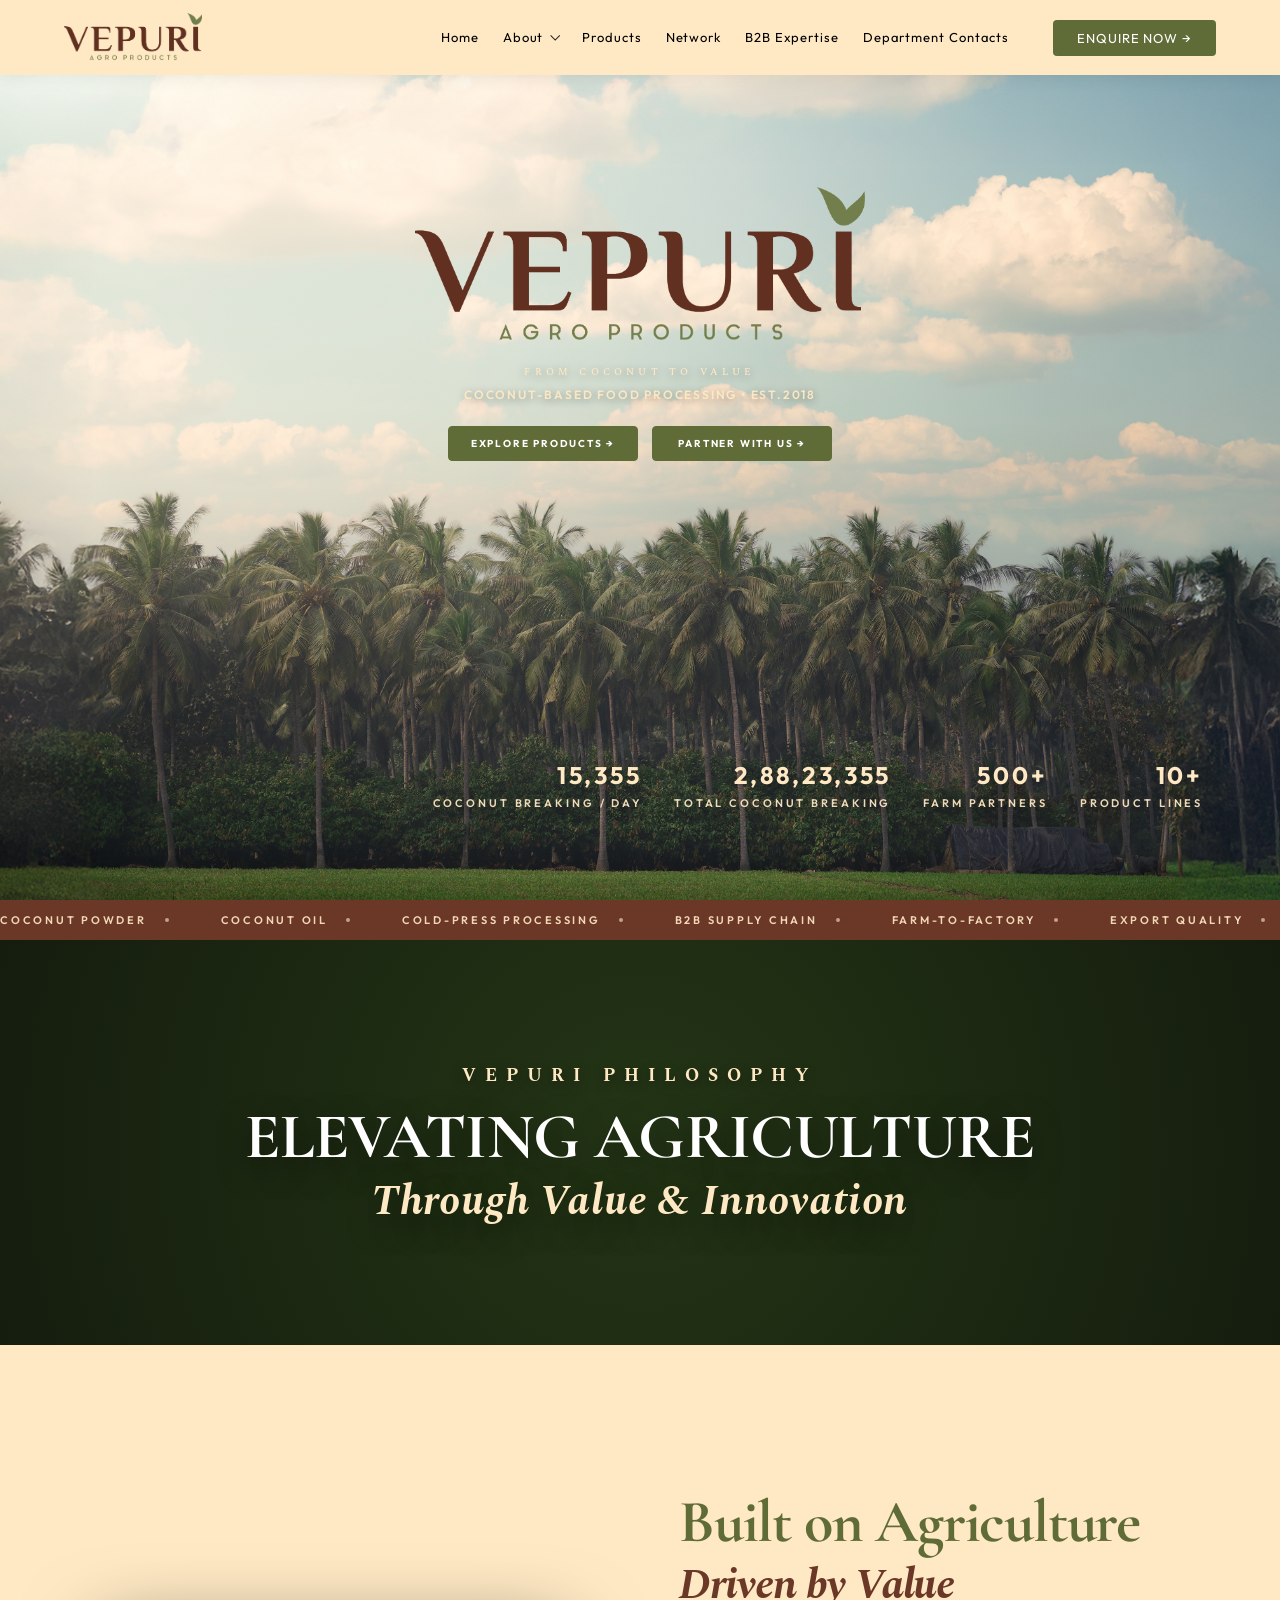
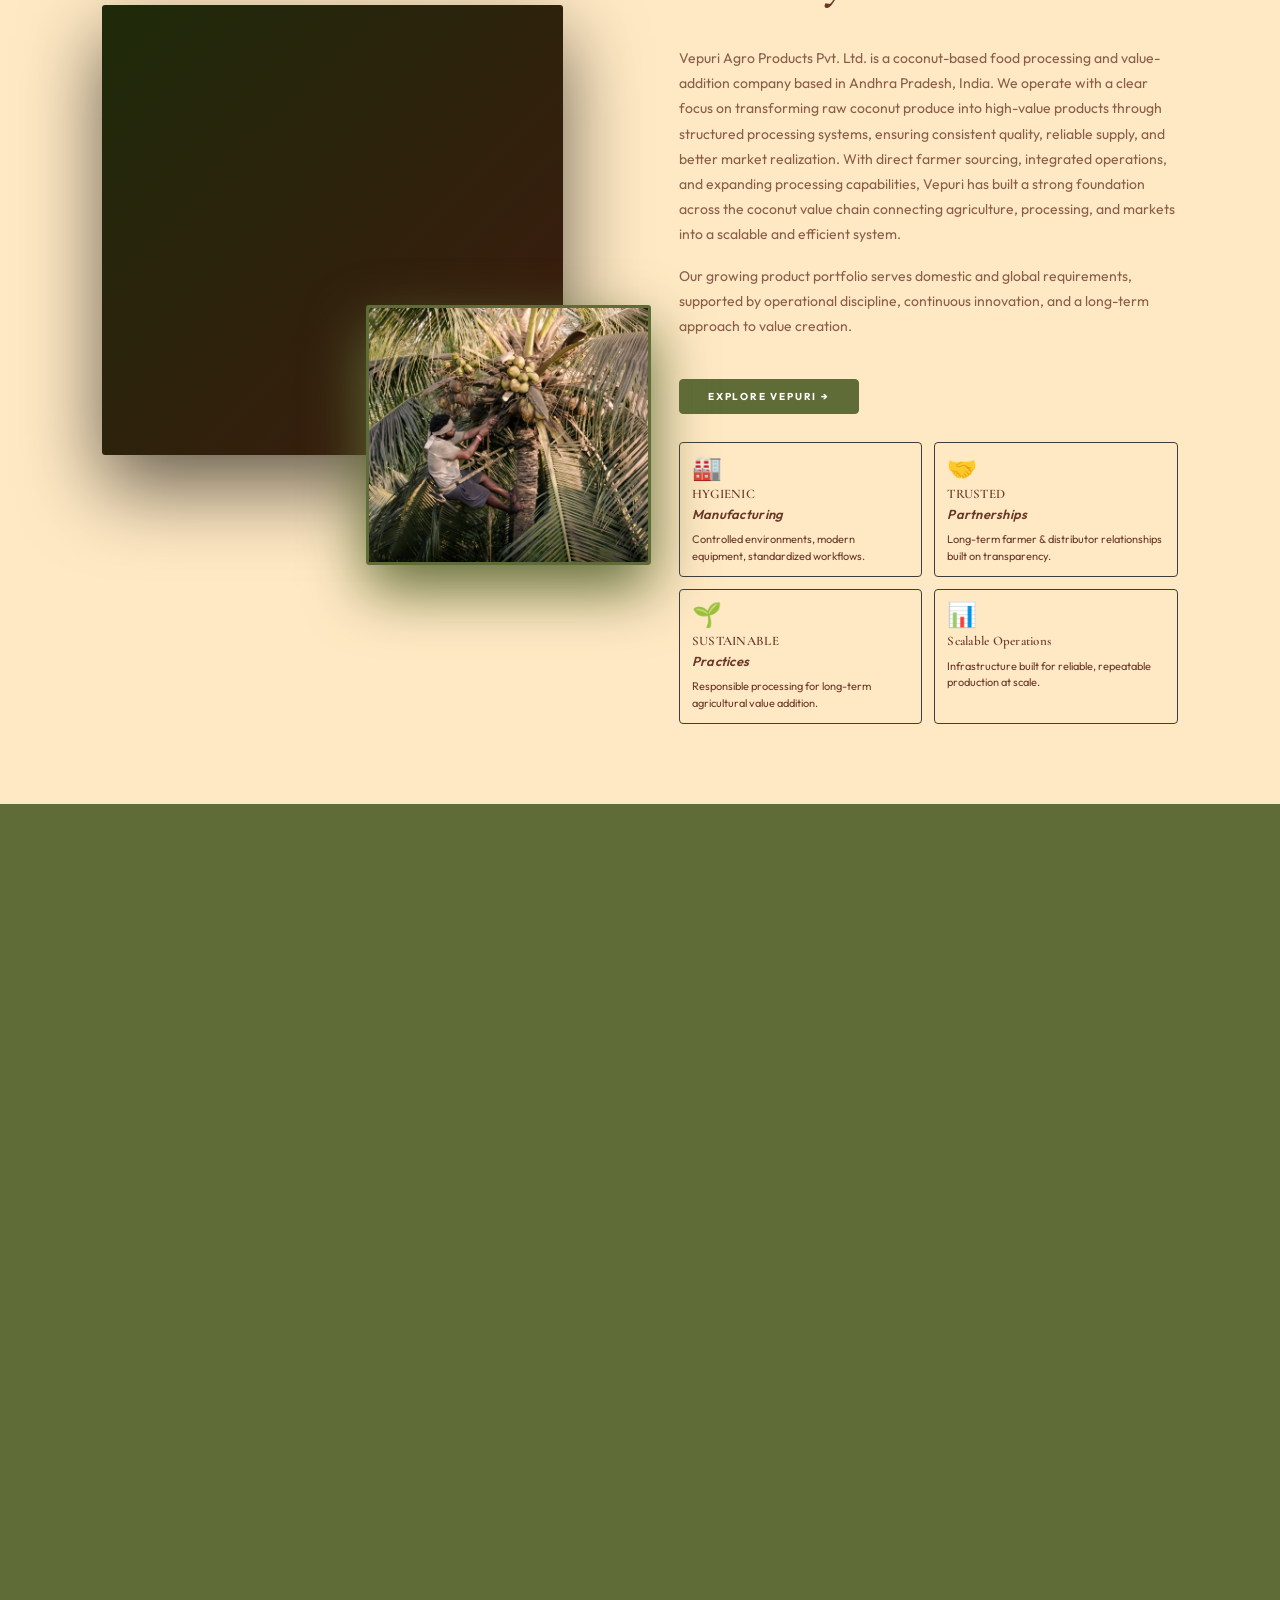
==== commit 1c75c803: "UI Standardization: Refined leadership bios, updated journey timeline, fixed map responsiveness, and" ====
--- a/index.html
+++ b/index.html
@@ -306,7 +306,7 @@
       <div class="brands-home-grid">
         <!-- Brand 1: Coasta Naturals -->
         <a href="brands.html" class="bh-card rv d1">
-          <div class="bh-media" style="background: #fff;"><img src="assets/brands/brand1.jpg" alt="Coasta Naturals" loading="lazy" decoding="async">
+          <div class="bh-media" style="background: #fff;"><img src="assets/brands/brand1.jpg" alt="Coasta Naturals" width="600" height="360" loading="lazy" decoding="async">
           </div>
           <div class="bh-content">
             <span class="bh-tag">BULK & INDUSTRIAL</span>
@@ -317,7 +317,7 @@
         </a>
         <!-- Brand 2: Cocomunzzz -->
         <a href="brands.html" class="bh-card rv d2">
-          <div class="bh-media"><img src="assets/brands/cocomunzz.jpeg" alt="Cocomunzzz" loading="lazy" decoding="async"></div>
+          <div class="bh-media"><img src="assets/brands/cocomunzz.jpeg" alt="Cocomunzzz" width="600" height="360" loading="lazy" decoding="async"></div>
           <div class="bh-content">
             <span class="bh-tag">CONSUMER RETAIL</span>
             <h3>Cocomunzzz</h3>
@@ -327,7 +327,7 @@
         </a>
         <!-- Brand 3: The Coconut Dairy -->
         <a href="brands.html" class="bh-card rv d3">
-          <div class="bh-media"><img src="assets/brands/Brand3.jpg" alt="The Coconut Dairy" loading="lazy" decoding="async"></div>
+          <div class="bh-media"><img src="assets/brands/Brand3.jpg" alt="The Coconut Dairy" width="600" height="360" loading="lazy" decoding="async"></div>
           <div class="bh-content">
             <span class="bh-tag">PLANT-BASED DAIRY</span>
             <h3>The Coconut Dairy</h3>
@@ -337,7 +337,7 @@
         </a>
         <!-- Brand 4: Vepuri Farms & Nurseries -->
         <a href="vepuri-farms.html" class="bh-card rv d1">
-          <div class="bh-media"><img src="assets/brands/brand4.jpg" alt="Vepuri Farms & Nurseries" loading="lazy" decoding="async"></div>
+          <div class="bh-media"><img src="assets/brands/brand4.jpg" alt="Vepuri Farms & Nurseries" width="600" height="360" loading="lazy" decoding="async"></div>
           <div class="bh-content">
             <span class="bh-tag">FARM-LEVEL INTEGRATION</span>
             <h3>Vepuri Farms & Nurseries</h3>
@@ -504,13 +504,13 @@
             <div class="omap-t">Vijayawada Office</div>
             <iframe title="Vijayawada office map"
               src="https://www.google.com/maps/embed?pb=!1m18!1m12!1m3!1d3825.5228530599484!2d80.6636255!3d16.499681!2m3!1f0!2f0!3f0!3m2!1i1024!2i768!4f13.1!3m3!1m2!1s0x3a35fb35a3d9ad67%3A0x463fdc3afe07866c!2sCOCO%20MUNZZZ%20THE%20COCONUT%20CAFE!5e0!3m2!1sen!2sin!4v1776874702041!5m2!1sen!2sin"
-              allowfullscreen="" loading="lazy" referrerpolicy="no-referrer-when-downgrade" style="height: 180px;"></iframe>
+              allowfullscreen="" loading="lazy" referrerpolicy="no-referrer-when-downgrade" style="border:0;"></iframe>
           </div>
           <div class="omap">
             <div class="omap-t">Hyderabad Office</div>
             <iframe title="Hyderabad office map"
               src="https://www.google.com/maps/embed?pb=!1m18!1m12!1m3!1d3804.8648088763316!2d78.46534254945985!3d17.51396578594736!2m3!1f0!2f0!3f0!3m2!1i1024!2i768!4f13.1!3m3!1m2!1s0x3bcb900462d2deb1%3A0xbdcccd7ceee13080!2s02%2C%20Pipe%20Line%20Rd%2C%20Sriram%20Nagar%2C%20Subhash%20Nagar%2C%20Jeedimetla%2C%20Hyderabad%2C%20Telangana%20500067!5e0!3m2!1sen!2sin!4v1777105737218!5m2!1sen!2sin"
-              allowfullscreen="" loading="lazy" referrerpolicy="no-referrer-when-downgrade" style="height: 180px; border:0;"></iframe>
+              allowfullscreen="" loading="lazy" referrerpolicy="no-referrer-when-downgrade" style="border:0;"></iframe>
           </div>
         </div>
         <div class="cd">
@@ -642,7 +642,7 @@
       </div>
     </div>
     <div class="fbot">
-      <p class="fbot-copy">&copy; 2025 Vepuri Agro Products. All rights reserved.</p>
+      <p class="fbot-copy">&copy; 2026 Vepuri Agro Products. All rights reserved.</p>
       <p class="fbot-tag">Designed and Developed by <a href="https://firstlook.digital/" target="_blank"
           style="text-decoration: none; font-weight: 700;"><span style="color: #ff6d1f;">F</span><span
             style="color: #222222;">1</span><span style="color: #ff6d1f;">RST</span><span
--- a/index.css
+++ b/index.css
@@ -2287,30 +2287,80 @@
 .office-maps {
   display: grid;
   grid-template-columns: 1fr 1fr;
-  gap: 20px;
-  margin: 25px 0 10px 0;
+  gap: 10px; /* Extremely tight gap */
+  margin: 10px 0; /* Minimal vertical margin */
   width: 100%;
 }
 
 .omap {
-  background: rgba(255, 255, 255, .1);
-  border: 1px solid rgba(0, 0, 0, .08);
-  border-radius: 4px;
+  background: #fff;
+  border: 1px solid rgba(0, 0, 0, .1);
+  border-radius: 10px;
   overflow: hidden;
-  aspect-ratio: 16 / 9;
+  aspect-ratio: 16 / 10;
   max-width: 100%;
-  max-height: 200px;
+  position: relative;
+  box-shadow: 0 2px 8px rgba(0, 0, 0, 0.04);
+  transition: all 0.3s cubic-bezier(0.4, 0, 0.2, 1);
+}
+
+.omap:hover {
+  transform: translateY(-2px);
+  box-shadow: 0 10px 20px rgba(0, 0, 0, 0.1);
+  border-color: var(--green);
+}
+
+/* User-friendly overlay to make it clear it's interactive */
+.omap::after {
+  content: "Click to View Large Map";
+  position: absolute;
+  bottom: 0;
+  left: 0;
+  right: 0;
+  background: rgba(40, 50, 20, 0.85);
+  color: #fff;
+  font-size: 10px;
+  font-weight: 600;
+  text-transform: uppercase;
+  padding: 6px;
+  text-align: center;
+  transform: translateY(100%);
+  transition: transform 0.3s ease;
+  z-index: 3;
+}
+
+.omap:hover::after {
+  transform: translateY(0);
+}
+
+.omap:hover iframe {
+  filter: grayscale(0) contrast(1);
+}
+
+.omap iframe {
+  width: 100%;
+  height: 100%;
+  border: 0;
+  filter: grayscale(0.2) contrast(1.1);
+  transition: filter 0.3s ease;
+  display: block;
 }
 
 .omap-t {
-  font-size: 11px;
+  font-size: 12px;
   font-weight: 700;
-  letter-spacing: .1em;
+  letter-spacing: .05em;
   text-transform: uppercase;
-  color: var(--brown2);
-  padding: 10px 12px;
-  background: rgba(0, 0, 0, 0.03);
-  border-bottom: 1px solid rgba(0, 0, 0, 0.08)
+  color: var(--white);
+  background: var(--brown);
+  padding: 6px 12px;
+  display: inline-block;
+  border-radius: 0 0 8px 0;
+  position: absolute;
+  top: 0;
+  left: 0;
+  z-index: 2;
+  box-shadow: 2px 2px 10px rgba(0, 0, 0, 0.1);
 }
 
 .omap iframe {
@@ -3974,6 +4024,10 @@
   .cm-partners h2 {
     font-size: 30px;
   }
+
+  .office-maps {
+    grid-template-columns: 1fr;
+  }
 }
 /* -- EXTRA SMALL DEVICES & FINAL POLISH -- */
 @media (max-width: 400px) {
--- a/typography-shared.css
+++ b/typography-shared.css
@@ -2,6 +2,36 @@
   --site-font: 'Cormorant Garamond', serif;
   --body-font: 'Outfit', sans-serif;
   --accent-font: 'Spectral', serif;
+}
+
+h1 {
+  font-family: var(--site-font) !important;
+  font-size: clamp(36px, 10vw, 124px);
+  font-weight: 800;
+  line-height: 0.95;
+  letter-spacing: -0.02em;
+}
+
+h2 {
+  font-family: var(--site-font) !important;
+  font-size: clamp(28px, 5vw, 60px);
+  font-weight: 700;
+  line-height: 1.1;
+  letter-spacing: -0.02em;
+}
+
+h1 em,
+h2 em,
+h3 em,
+.section-header h1 em,
+.section-header h2 em {
+  font-family: var(--accent-font) !important;
+  color: var(--kicker-color) !important;
+  font-style: italic;
+  display: inline;
+  text-transform: none;
+  font-weight: 700;
+  font-size: 0.72em;
 }
 
 body,
@@ -18,8 +48,6 @@
   font-family: var(--body-font);
 }
 
-h1,
-h2,
 h3,
 h4,
 h5,
@@ -28,15 +56,6 @@
 .h2,
 .h2-ch {
   font-family: var(--site-font);
-}
-
-h1 em,
-h2 em,
-h3 em,
-.h2 em,
-.h2-ch em,
-.c-title em {
-  font-family: var(--accent-font) !important;
 }
 
 .eye,
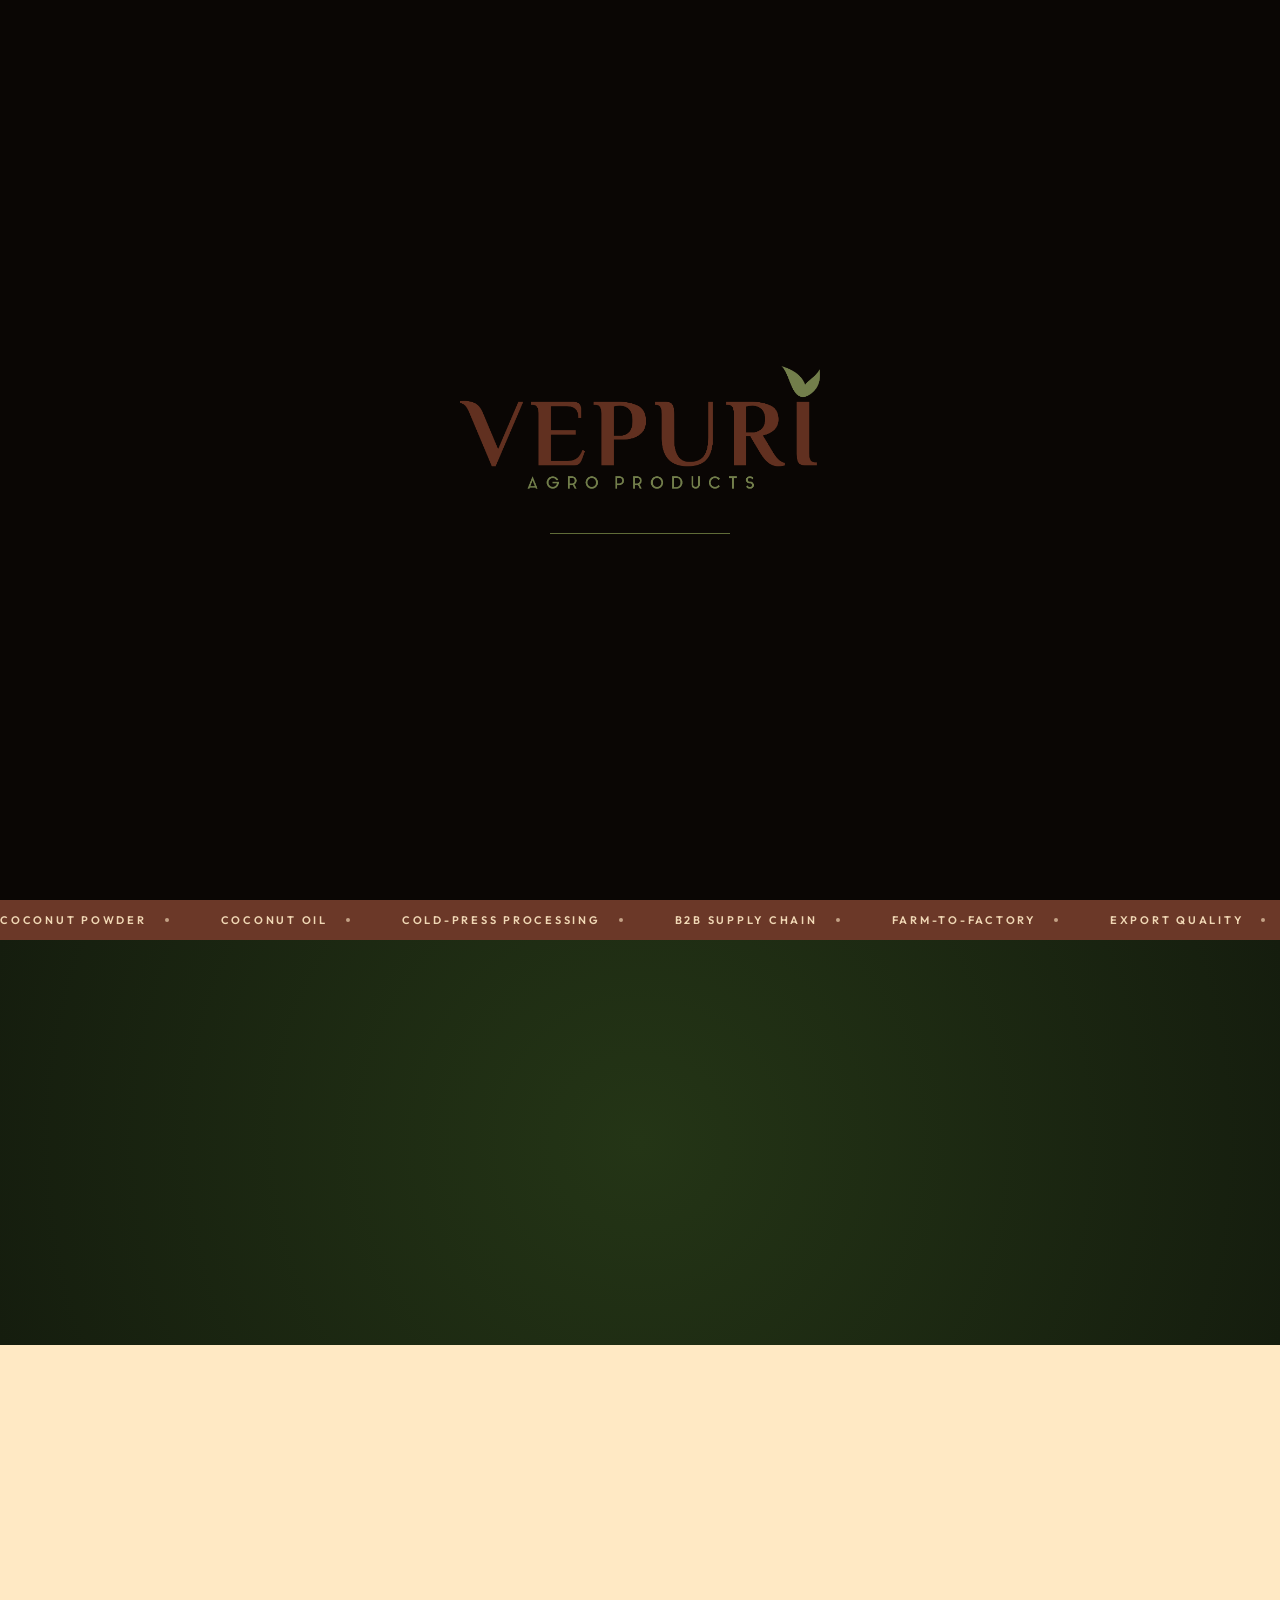
==== commit 3ea5998b: "Resolved merge conflicts and synchronized UI updates across branches" ====
--- a/index.html
+++ b/index.html
@@ -562,7 +562,7 @@
         </div>
       </div>
       <div class="eform rvr">
-        <form id="enquiryForm" action="https://formsubmit.co/mvishwateja2220@gmail.com" method="POST">
+        <form id="enquiryForm" action="https://formsubmit.co/vepurigroup@gmail.com" method="POST">
           <input type="hidden" name="_captcha" value="false">
           <input type="hidden" name="_subject" value="New Enquiry from Vepuri Website">
           <input type="hidden" name="_template" value="table">
@@ -638,7 +638,20 @@
       <div class="fnl">
         <h4>Stay Updated</h4>
         <p>Get updates on products, partnerships & industry news from Vepuri.</p>
-        <div class="nl-row"><input type="email" placeholder="your@email.com"><button>&rarr;</button></div>
+        <form id="newsletterForm" action="https://formsubmit.co/vepurigroup@gmail.com" method="POST">
+          <input type="hidden" name="_captcha" value="false">
+          <input type="hidden" name="_subject" value="New Newsletter Subscriber - Vepuri">
+          <input type="hidden" name="_template" value="table">
+          <input type="hidden" name="_autoresponse"
+            value="Welcome to Vepuri Agro Products! Thank you for subscribing. You'll now receive updates on our products, partnerships, and industry news. Stay connected with us at vepuriagro.com">
+          <input type="text" name="_honey" style="display:none">
+          <div class="nl-row" id="nlRow">
+            <input type="email" name="email" placeholder="your@email.com" required>
+            <button type="submit">&rarr;</button>
+          </div>
+        </form>
+        <div id="nlSuccess" style="display:none; color:#96AC38; font-weight:600; margin-top:10px;">Welcome! You're
+          subscribed.</div>
       </div>
     </div>
     <div class="fbot">
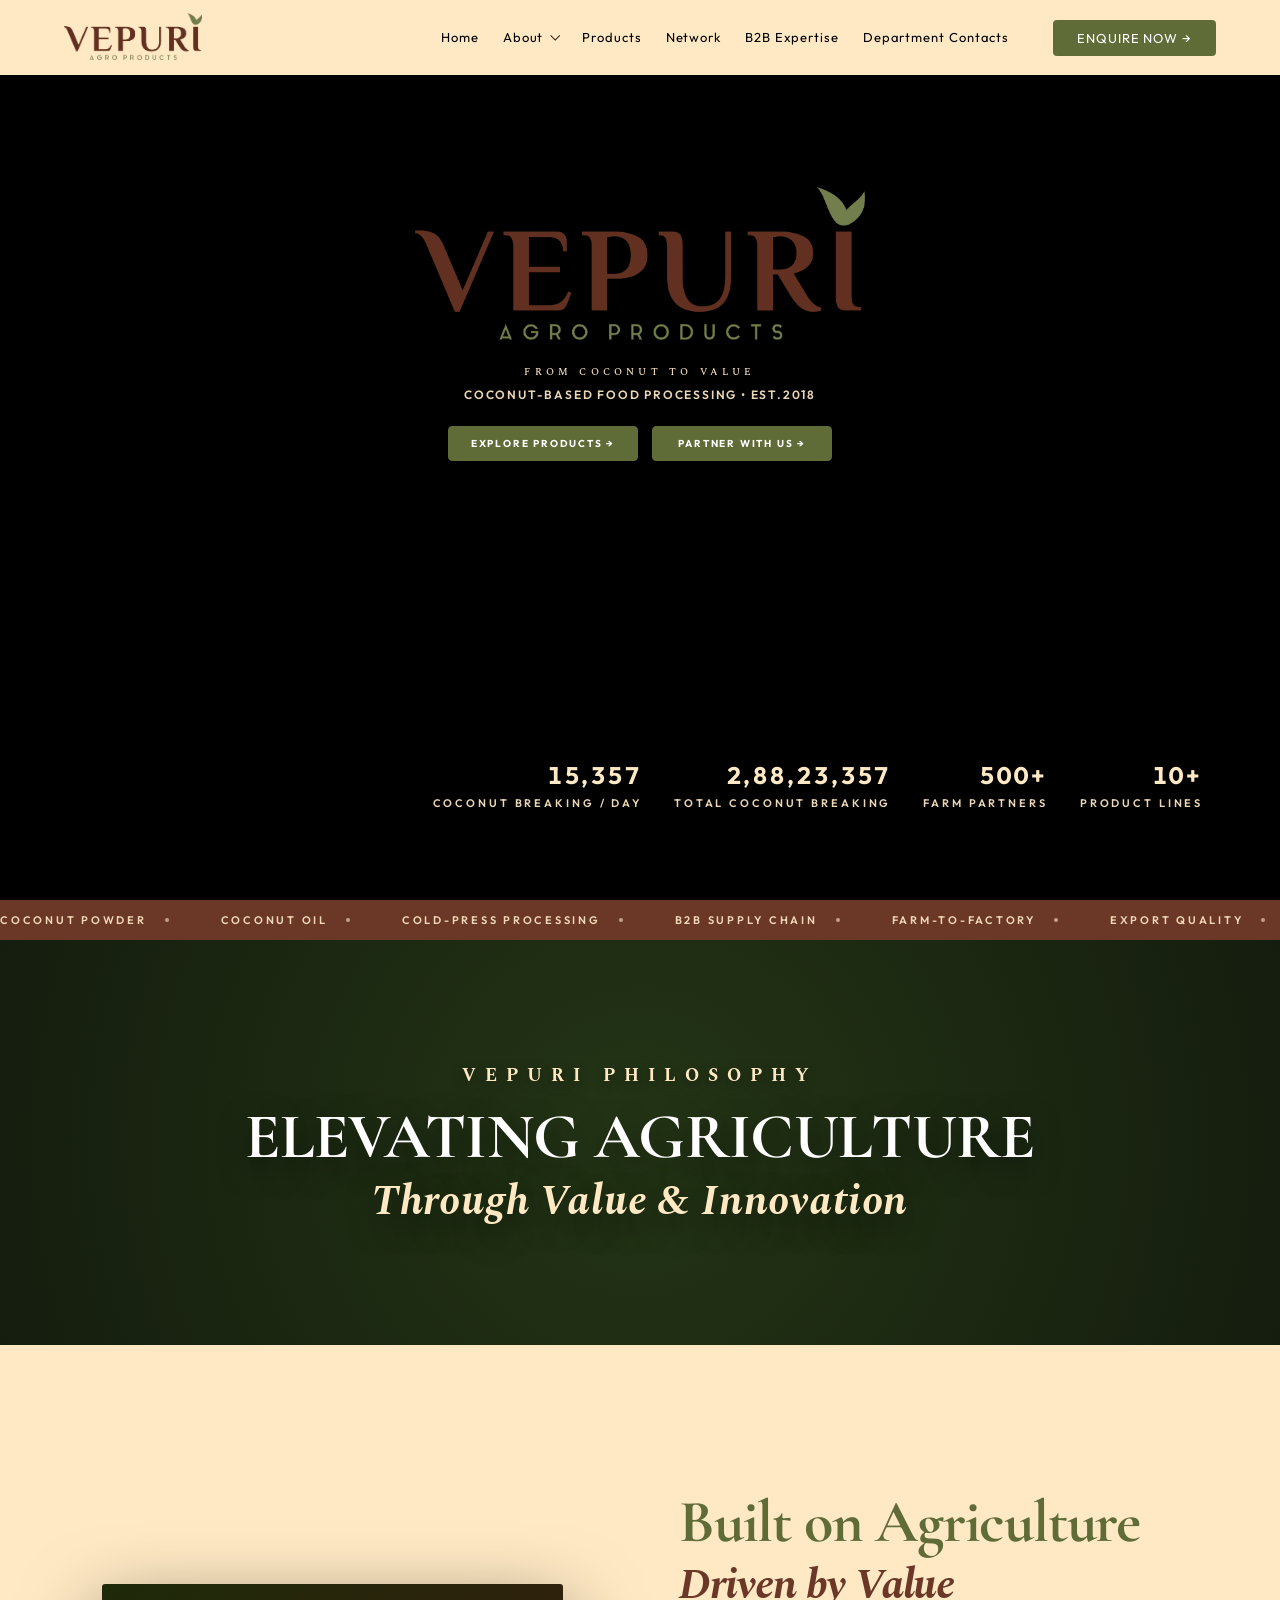
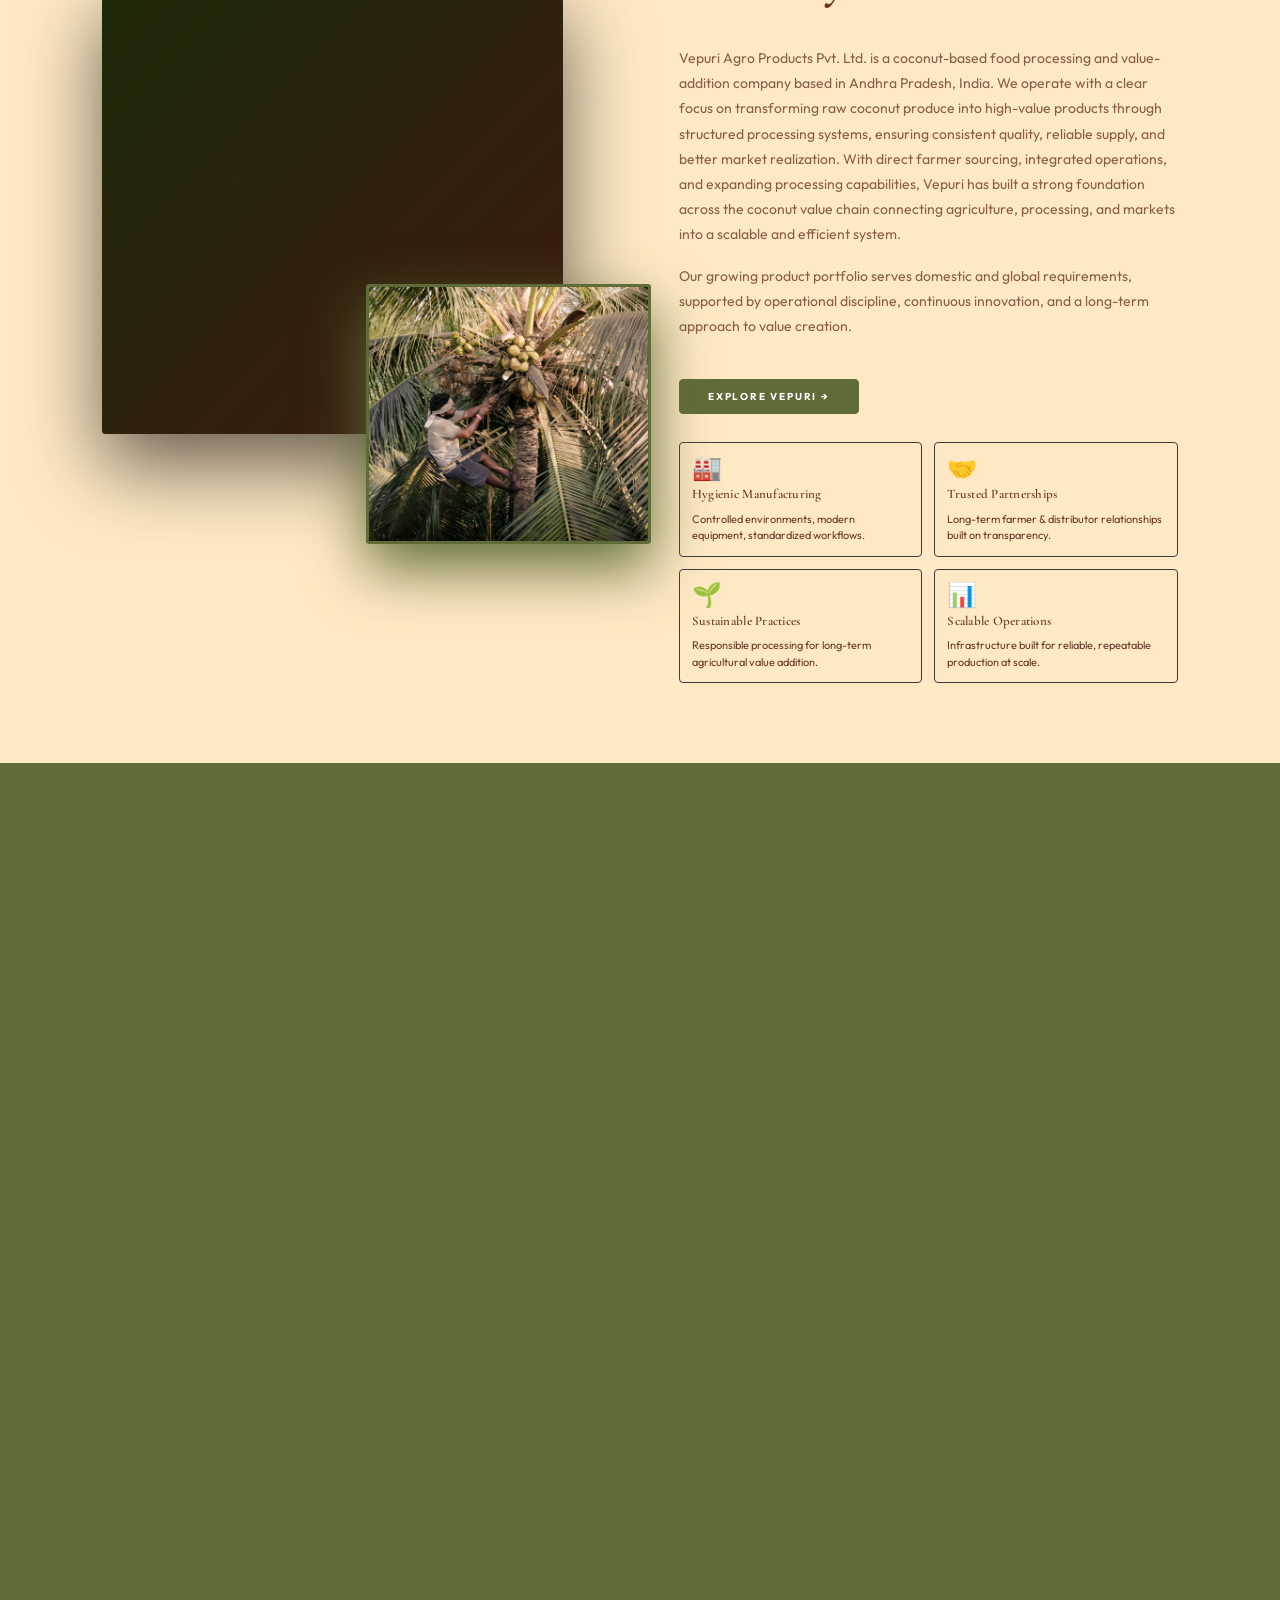
==== commit f638fd57: "Aligned product range heading and description horizontally" ====
--- a/index.html
+++ b/index.html
@@ -155,17 +155,17 @@
         <div class="about-cards">
           <article class="about-card">
             <div class="card-icon">🏭</div>
-            <div class="card-title">HYGIENIC<br><em>Manufacturing</em></div>
+            <div class="card-title">Hygienic Manufacturing</div>
             <p>Controlled environments, modern equipment, standardized workflows.</p>
           </article>
           <article class="about-card">
             <div class="card-icon">🤝</div>
-            <div class="card-title">TRUSTED<br><em>Partnerships</em></div>
+            <div class="card-title">Trusted Partnerships</div>
             <p>Long-term farmer & distributor relationships built on transparency.</p>
           </article>
           <article class="about-card">
             <div class="card-icon">🌱</div>
-            <div class="card-title">SUSTAINABLE<br><em>Practices</em></div>
+            <div class="card-title">Sustainable Practices</div>
             <p>Responsible processing for long-term agricultural value addition.</p>
           </article>
           <article class="about-card">
--- a/index.css
+++ b/index.css
@@ -1332,10 +1332,10 @@
 
 .prod-head {
   display: grid;
-  grid-template-columns: 1fr 1fr;
-  gap: 70px;
-  align-items: end;
-  margin-bottom: 60px
+  grid-template-columns: 1.4fr 1fr;
+  gap: 60px;
+  align-items: center;
+  margin-bottom: 60px;
 }
 
 #products .eye {
--- a/typography-shared.css
+++ b/typography-shared.css
@@ -80,3 +80,13 @@
 .fbot-tag {
   font-family: var(--body-font);
 }
+
+/* Force Numbers to Normal (Sans-Serif) Font */
+h1, h2, h3, h4, h5, h6, .hero-title, .event-year, .hs-num, .hs-val, .cap-num h2, strong, .count {
+  font-variant-numeric: lining-nums tabular-nums !important;
+}
+
+/* Specific overrides for numeric-heavy elements to ensure they use the "Normal" body font */
+.hs-num, .hs-val, .count, .event-year, .cap-num h2, [data-target], #liveDailyCount, #liveTotalCount {
+  font-family: var(--body-font) !important;
+}
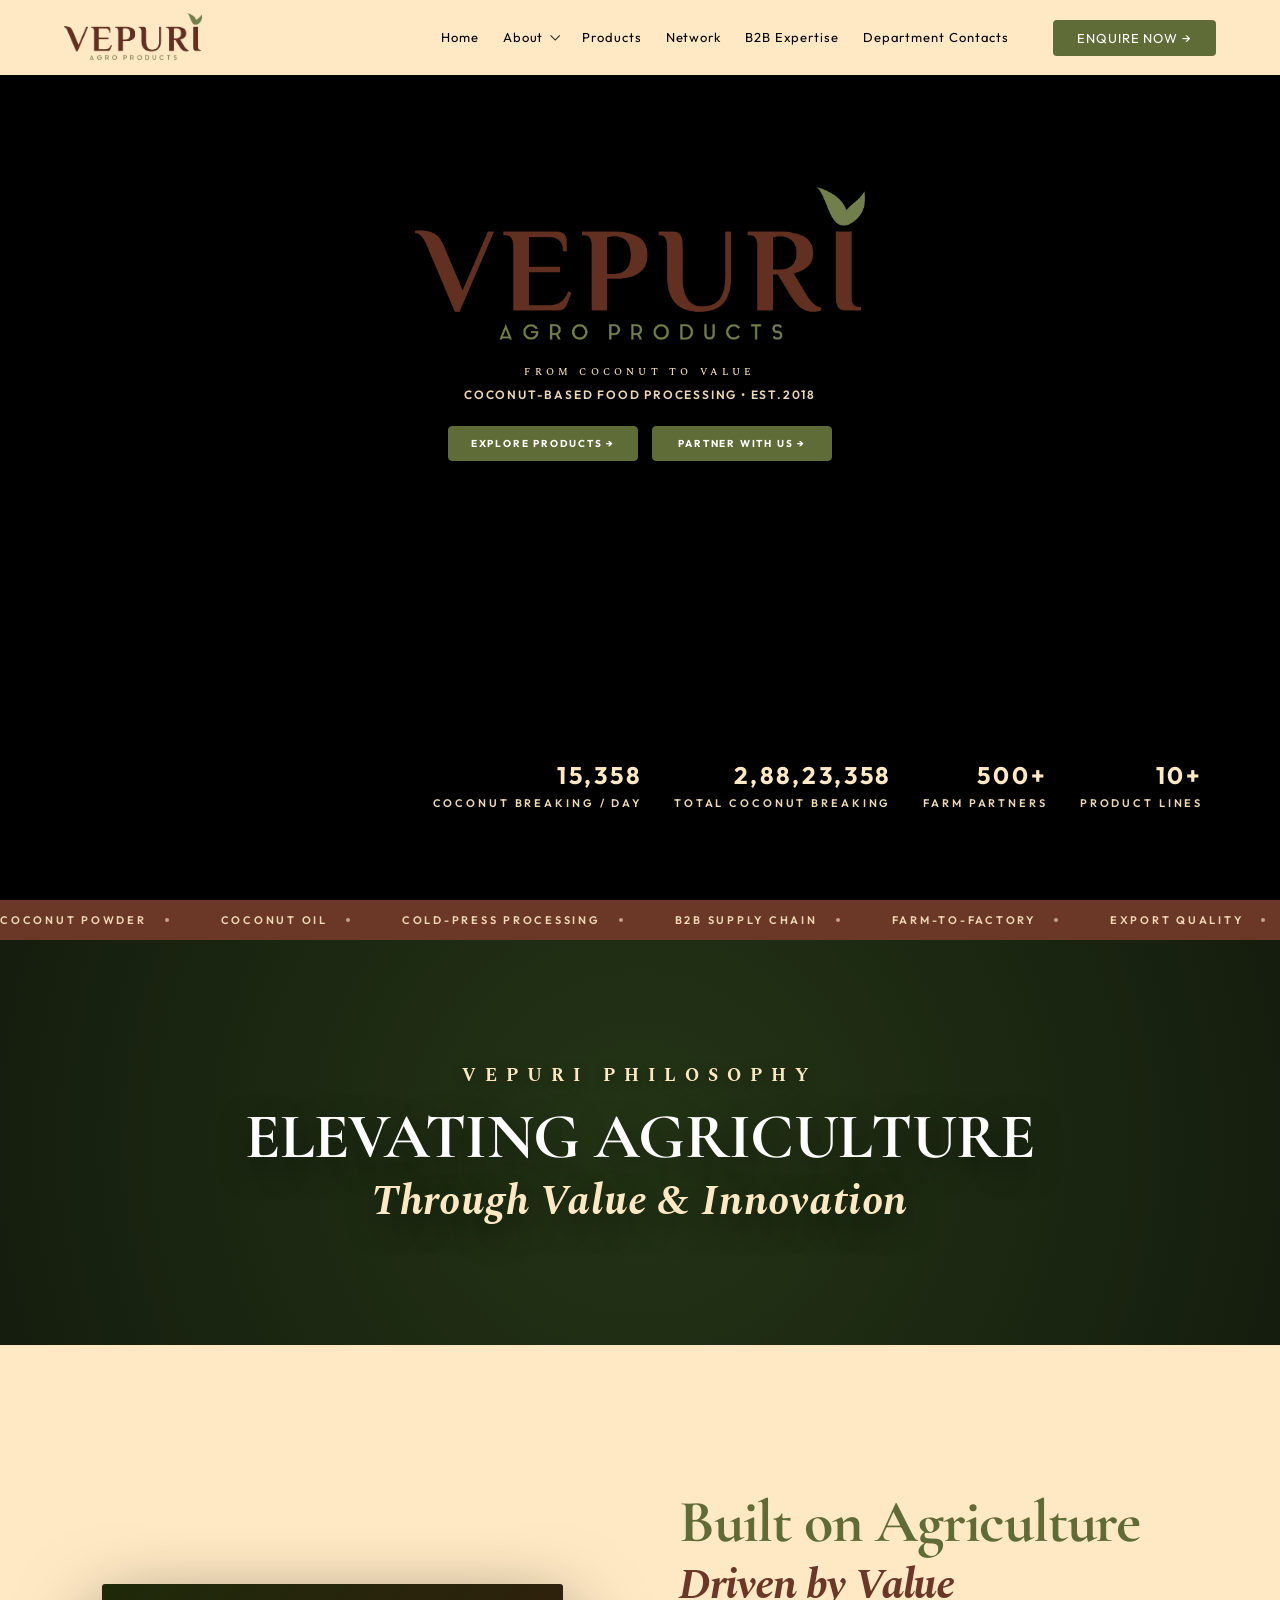
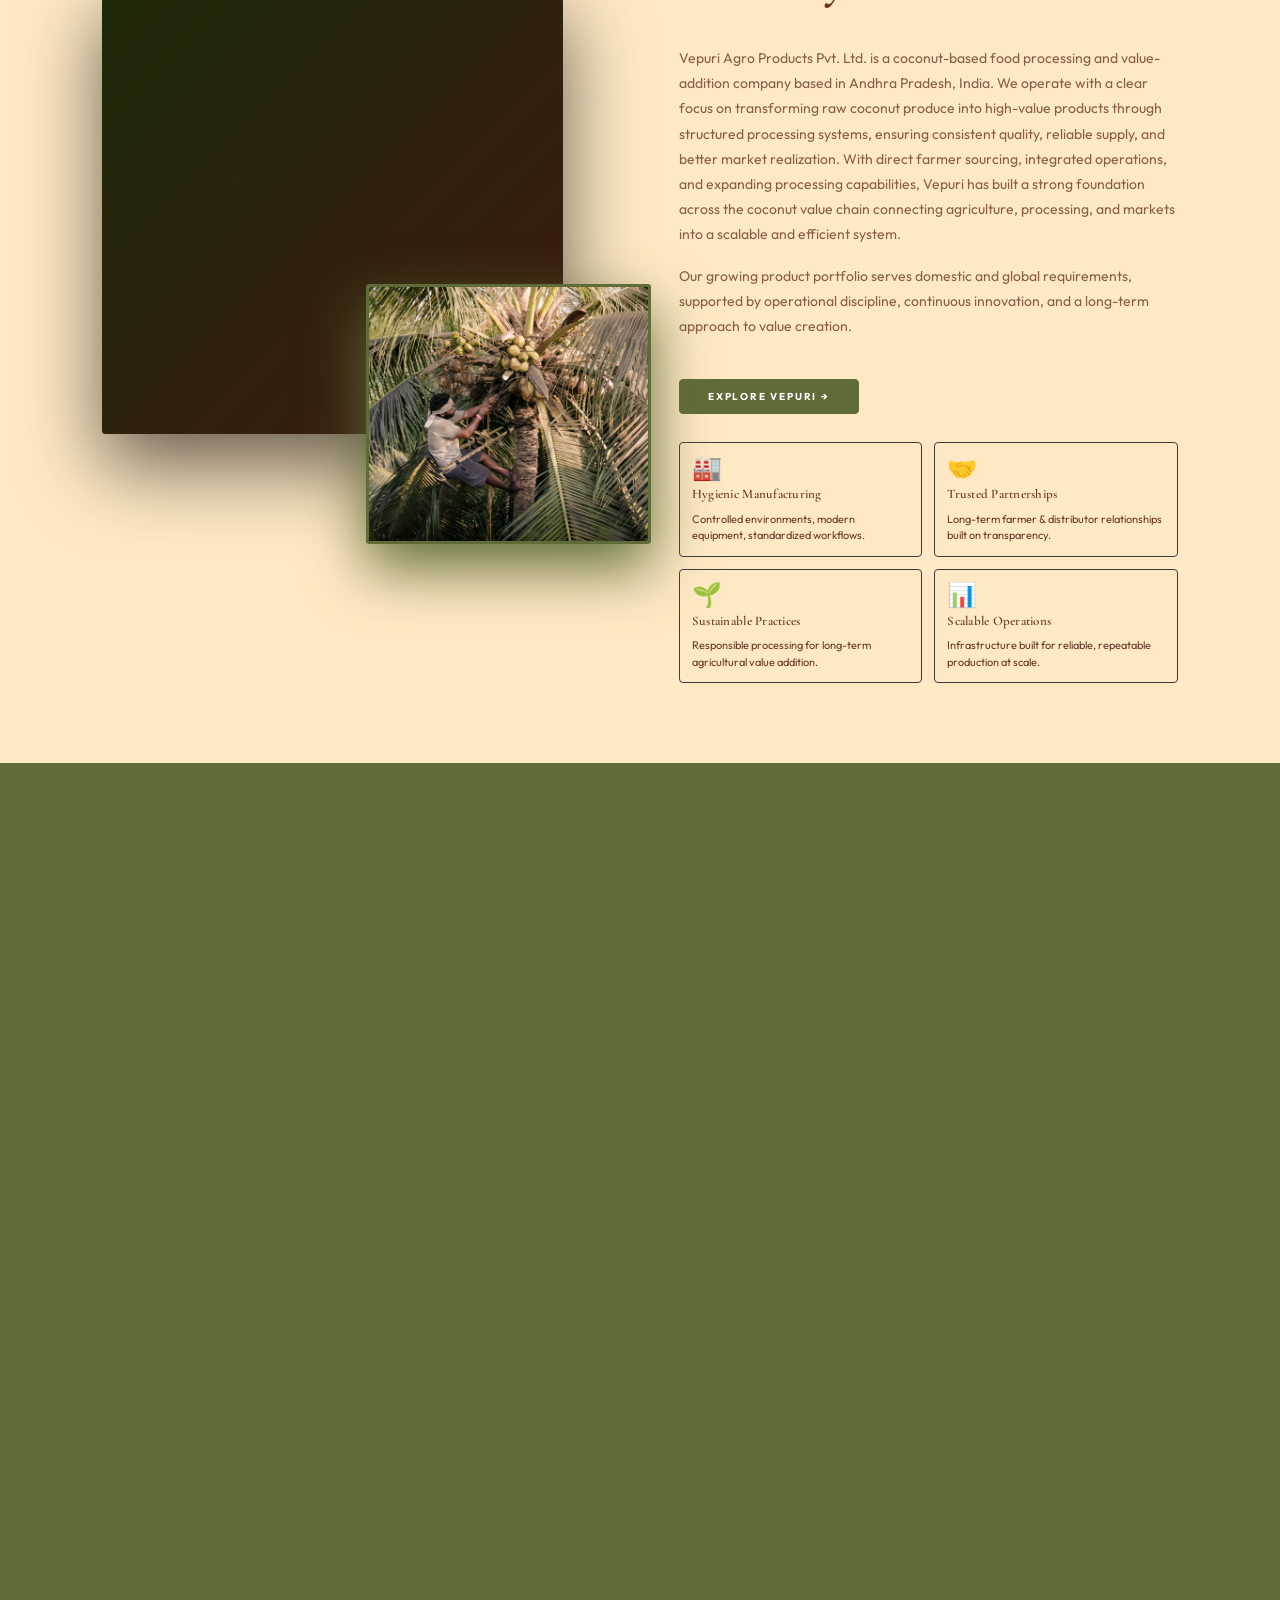
==== commit 39681c77: "Updated Departmental Enquiries and Direct Connect colors" ====
--- a/index.html
+++ b/index.html
@@ -419,8 +419,8 @@
   <section id="dept-contacts" class="dept-contacts-sec rv">
     <div class="dept-inner">
       <div class="dept-head">
-        <span class="eye" style="color: var(--brown);">DEPARTMENTAL ENQUIRIES</span>
-        <h2 class="h2" style="margin-bottom: 20px; color: var(--green);">Direct Connect</h2>
+        <span class="eye" style="color: var(--green);">DEPARTMENTAL ENQUIRIES</span>
+        <h2 class="h2" style="margin-bottom: 20px; color: var(--brown);">Direct Connect</h2>
         <div class="sline" style="margin: 0 0 50px;"></div>
       </div>
       <div class="dept-grid">
--- a/index.css
+++ b/index.css
@@ -1335,7 +1335,7 @@
   grid-template-columns: 1.4fr 1fr;
   gap: 60px;
   align-items: center;
-  margin-bottom: 60px;
+  margin-bottom: 30px;
 }
 
 #products .eye {
--- a/typography-shared.css
+++ b/typography-shared.css
@@ -80,13 +80,3 @@
 .fbot-tag {
   font-family: var(--body-font);
 }
-
-/* Force Numbers to Normal (Sans-Serif) Font */
-h1, h2, h3, h4, h5, h6, .hero-title, .event-year, .hs-num, .hs-val, .cap-num h2, strong, .count {
-  font-variant-numeric: lining-nums tabular-nums !important;
-}
-
-/* Specific overrides for numeric-heavy elements to ensure they use the "Normal" body font */
-.hs-num, .hs-val, .count, .event-year, .cap-num h2, [data-target], #liveDailyCount, #liveTotalCount {
-  font-family: var(--body-font) !important;
-}
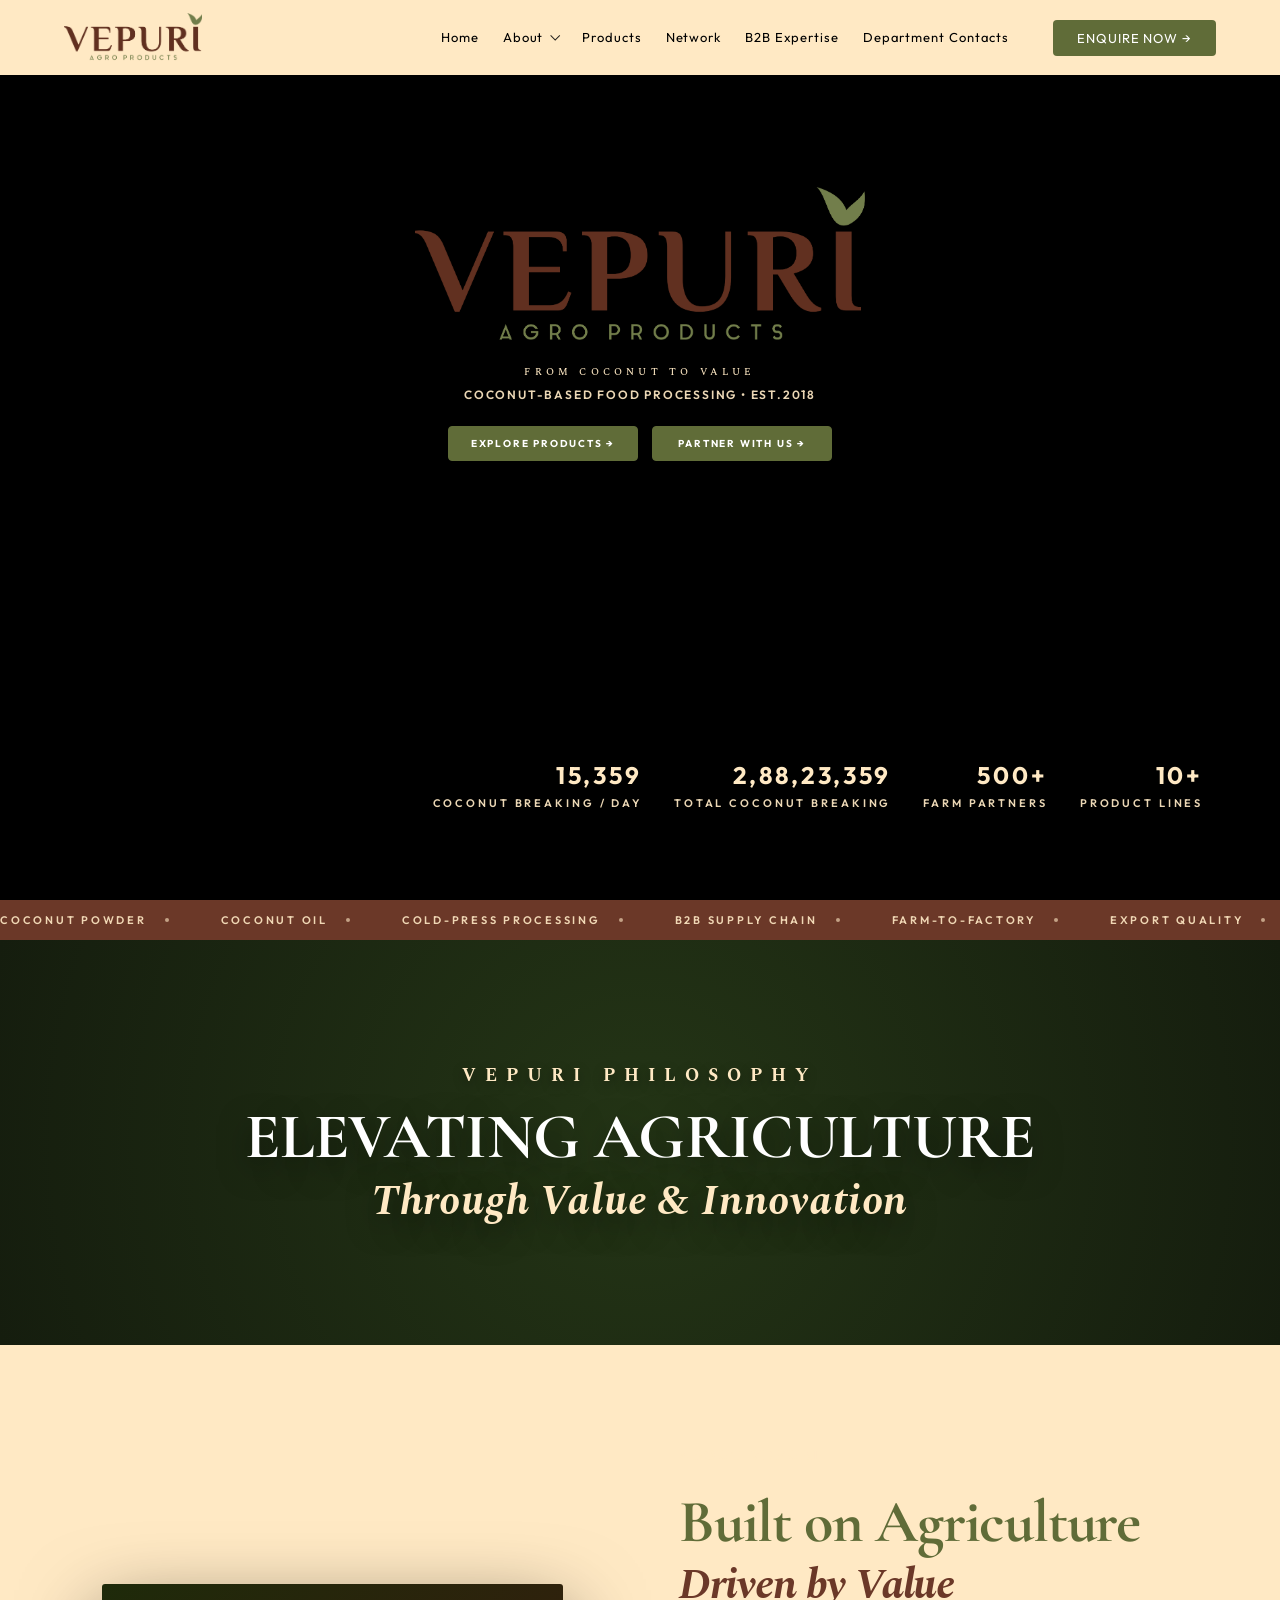
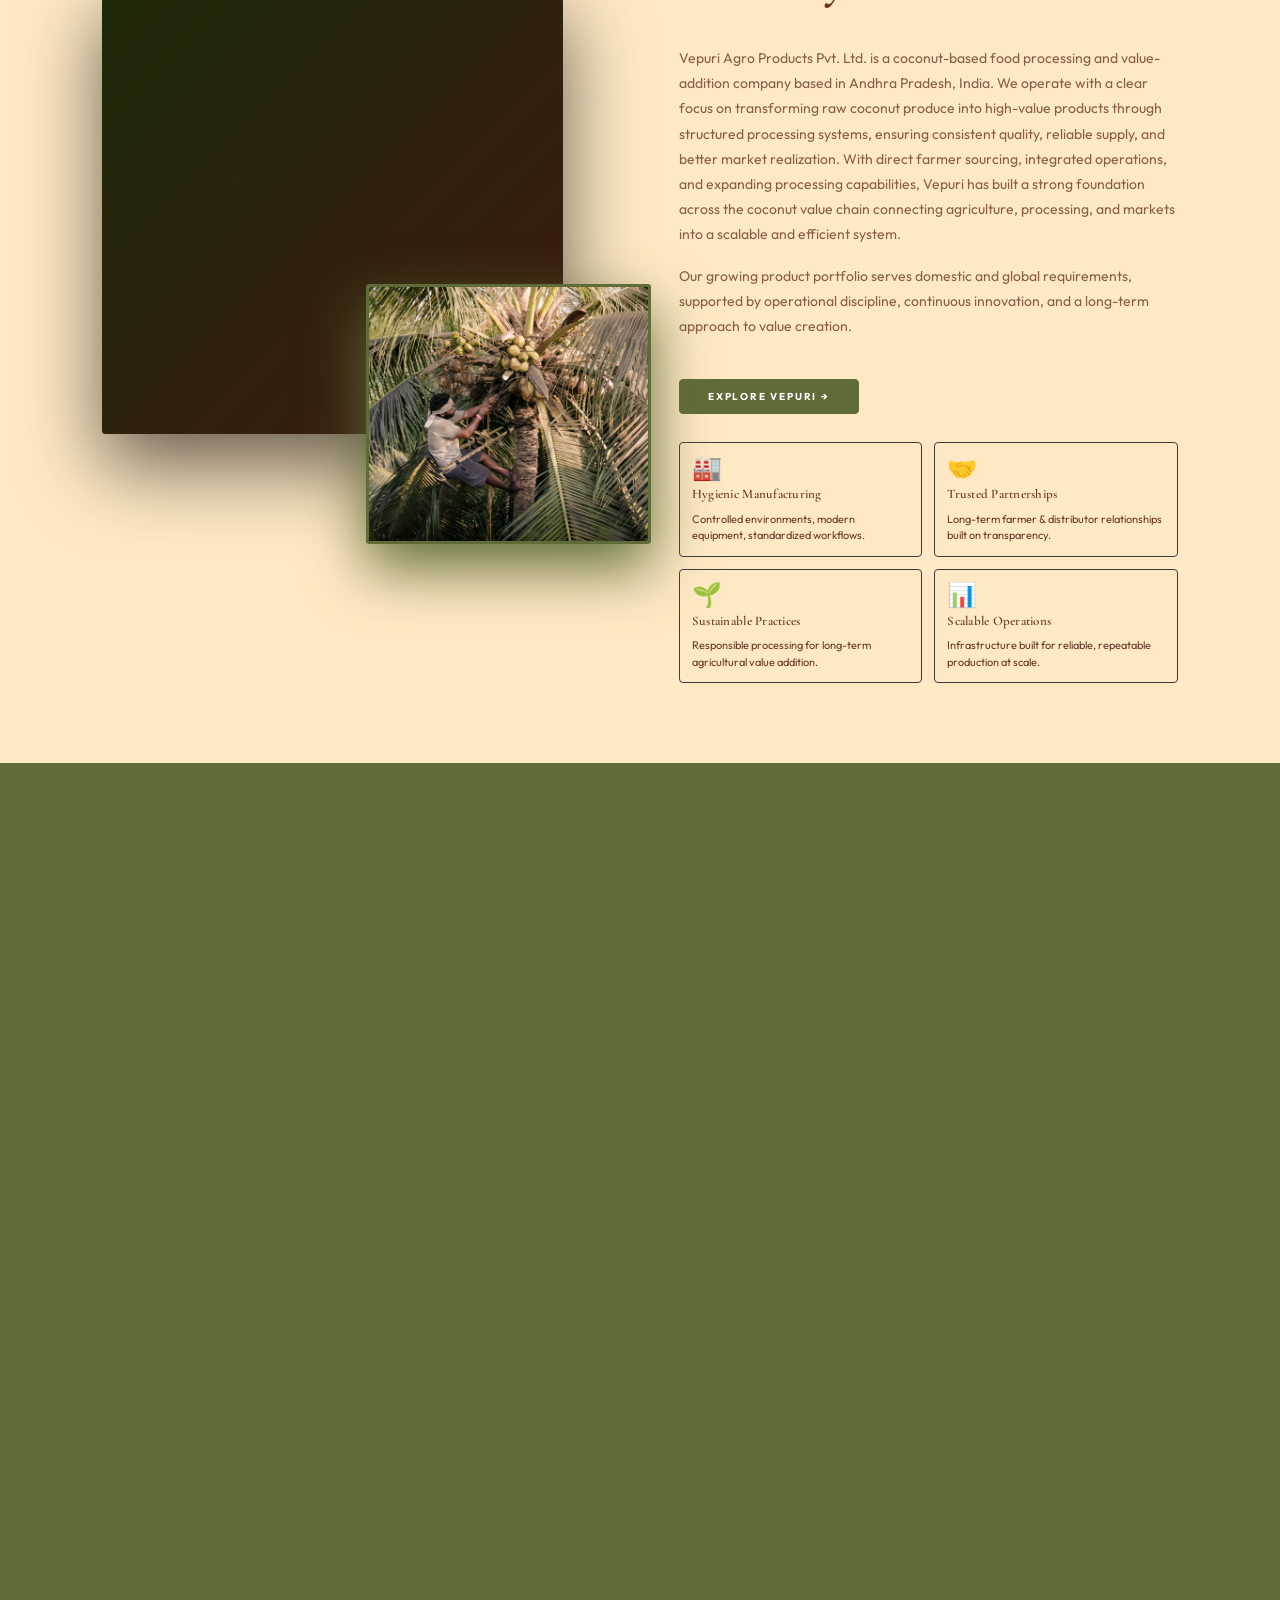
==== commit c4d559a0: "Synchronized Trusted Network number font with Milestone section" ====
--- a/index.html
+++ b/index.html
@@ -419,8 +419,8 @@
   <section id="dept-contacts" class="dept-contacts-sec rv">
     <div class="dept-inner">
       <div class="dept-head">
-        <span class="eye" style="color: var(--green);">DEPARTMENTAL ENQUIRIES</span>
-        <h2 class="h2" style="margin-bottom: 20px; color: var(--brown);">Direct Connect</h2>
+        <span class="eye" style="color: var(--green) !important;">DEPARTMENTAL ENQUIRIES</span>
+        <h2 class="h2" style="margin-bottom: 20px; color: var(--brown) !important;">Direct Connect</h2>
         <div class="sline" style="margin: 0 0 50px;"></div>
       </div>
       <div class="dept-grid">
--- a/index.css
+++ b/index.css
@@ -1707,9 +1707,9 @@
 }
 
 .nc-num {
-  font-family: var(--body-font);
-  font-size: 40px;
-  font-weight: 600;
+  font-family: var(--site-font);
+  font-size: 44px;
+  font-weight: 700;
   color: #6b3828;
   margin-top: 25px;
   line-height: 1
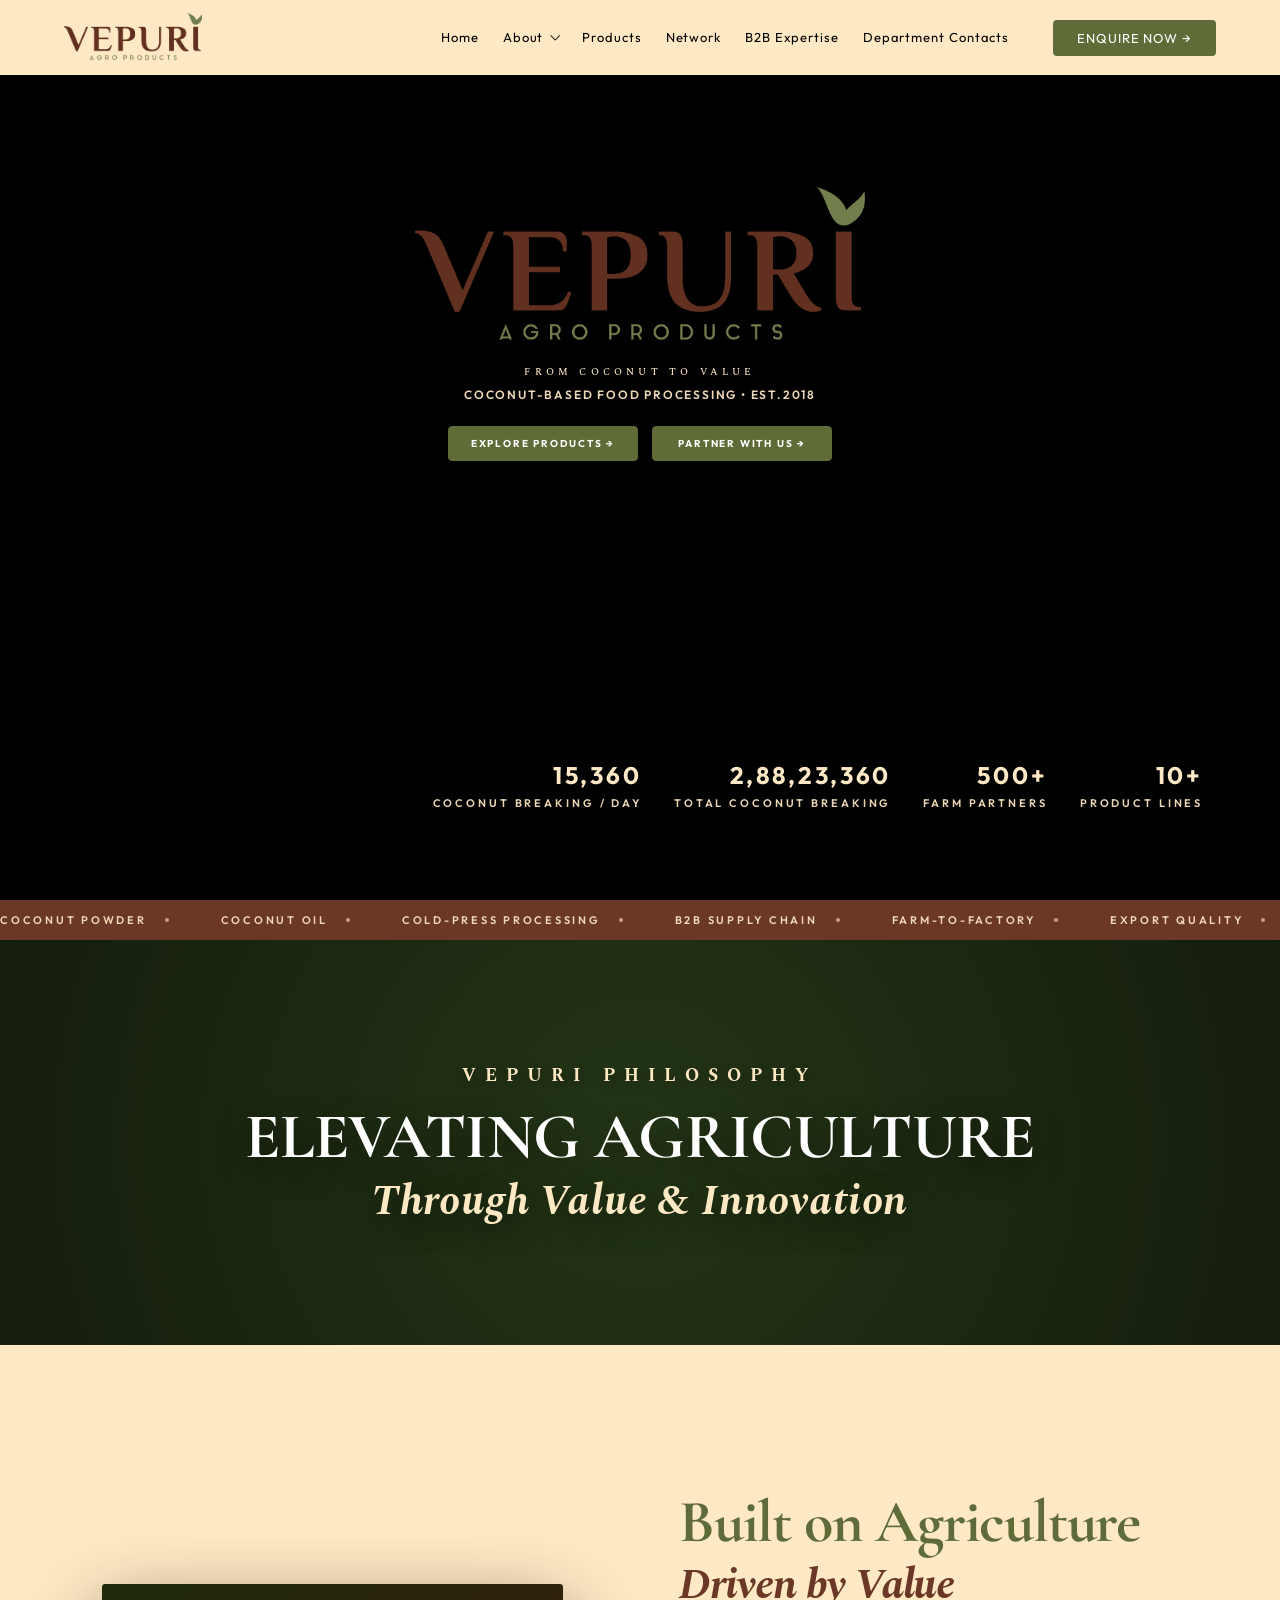
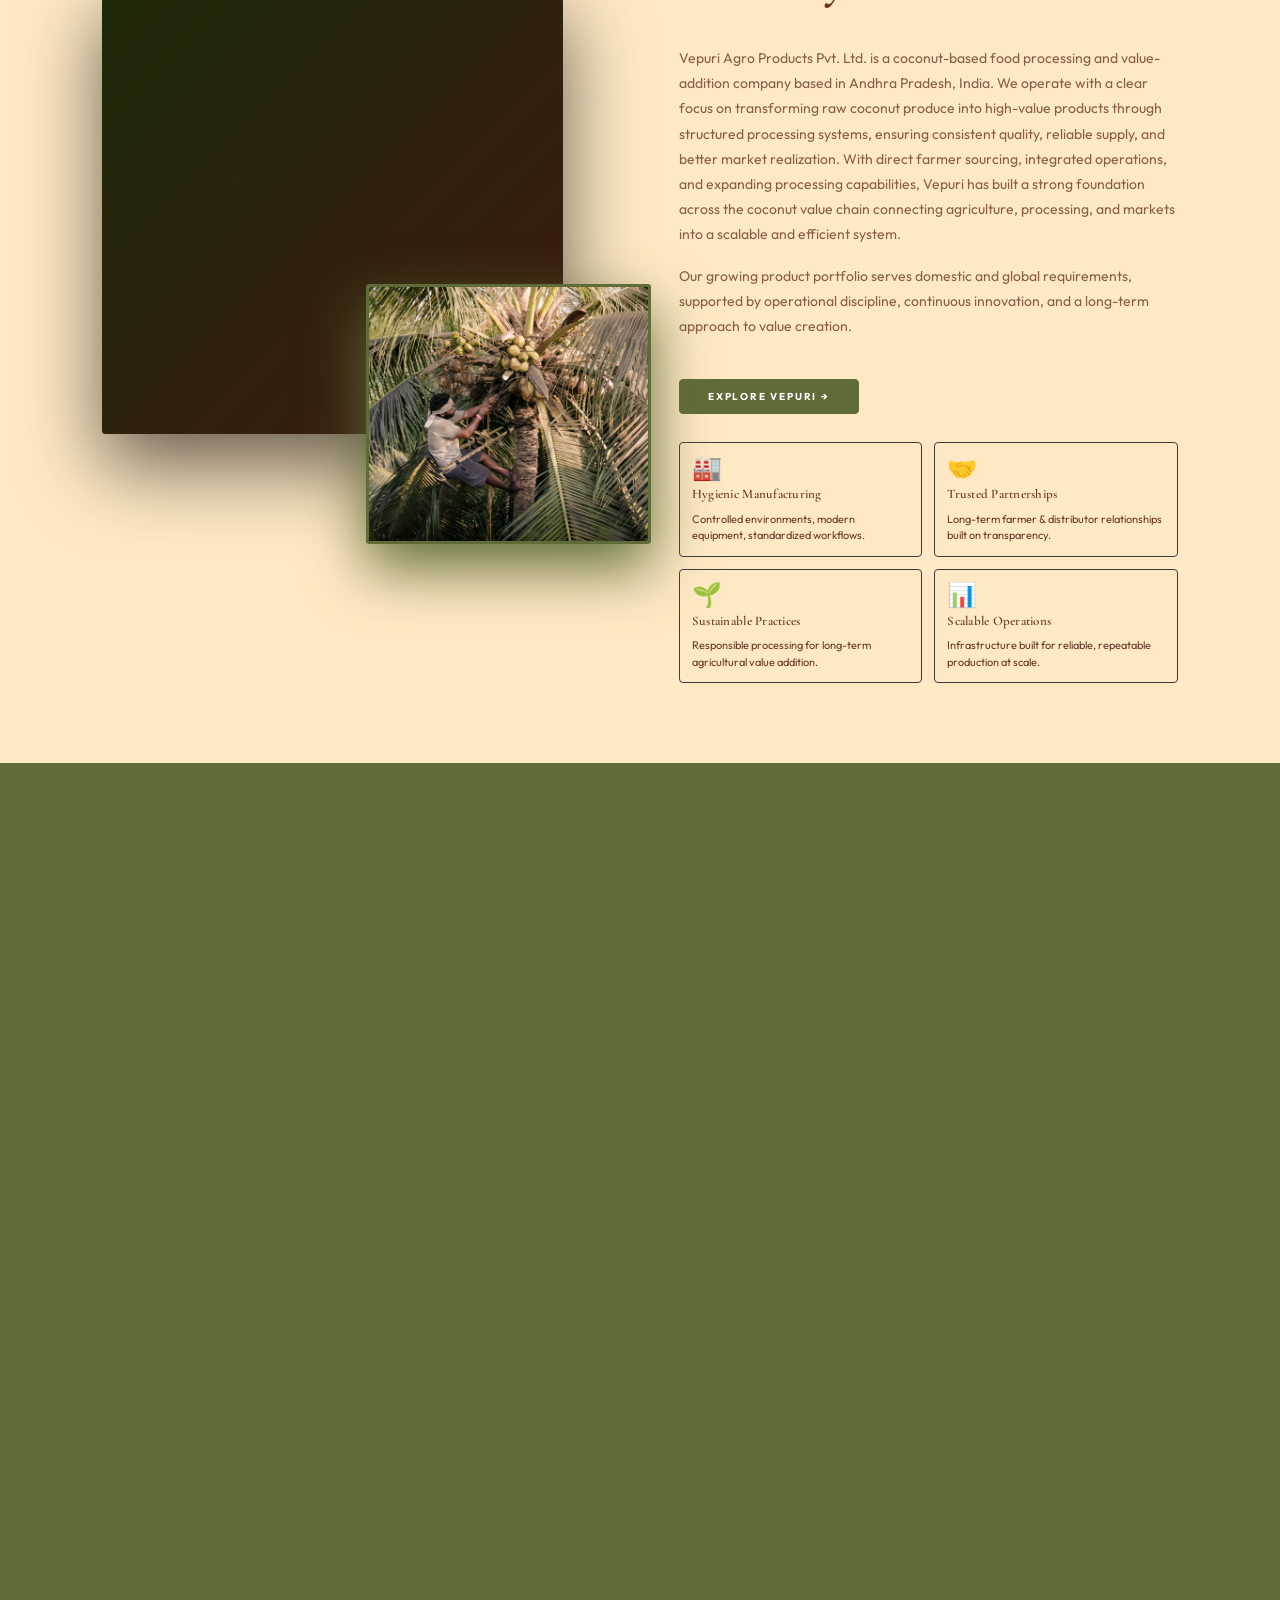
==== commit 1627d129: "initail change" ====
--- a/index.html
+++ b/index.html
@@ -420,7 +420,7 @@
     <div class="dept-inner">
       <div class="dept-head">
         <span class="eye" style="color: var(--green) !important;">DEPARTMENTAL ENQUIRIES</span>
-        <h2 class="h2" style="margin-bottom: 20px; color: var(--brown) !important;">Direct Connect</h2>
+        <h2 class="h2" style="margin-bottom: 20px; color: #6b3828 !important;">Direct Connect</h2>
         <div class="sline" style="margin: 0 0 50px;"></div>
       </div>
       <div class="dept-grid">
--- a/index.css
+++ b/index.css
@@ -2,7 +2,7 @@
   --green: #606c38;
   --green2: #606c38;
   --green3: #606c38;
-  --brown: #4c2318;
+  --brown: #6b3828;
   --brown2: #4c2318;
   --cream: #ffe9c4;
   --white: #ffffff;
@@ -1605,6 +1605,14 @@
   background: var(--cream);
   position: relative;
   overflow: hidden
+}
+
+#network .eye {
+  color: var(--green) !important;
+}
+
+#network .h2-ch {
+  color: #6b3828 !important;
 }
 
 #network::before {
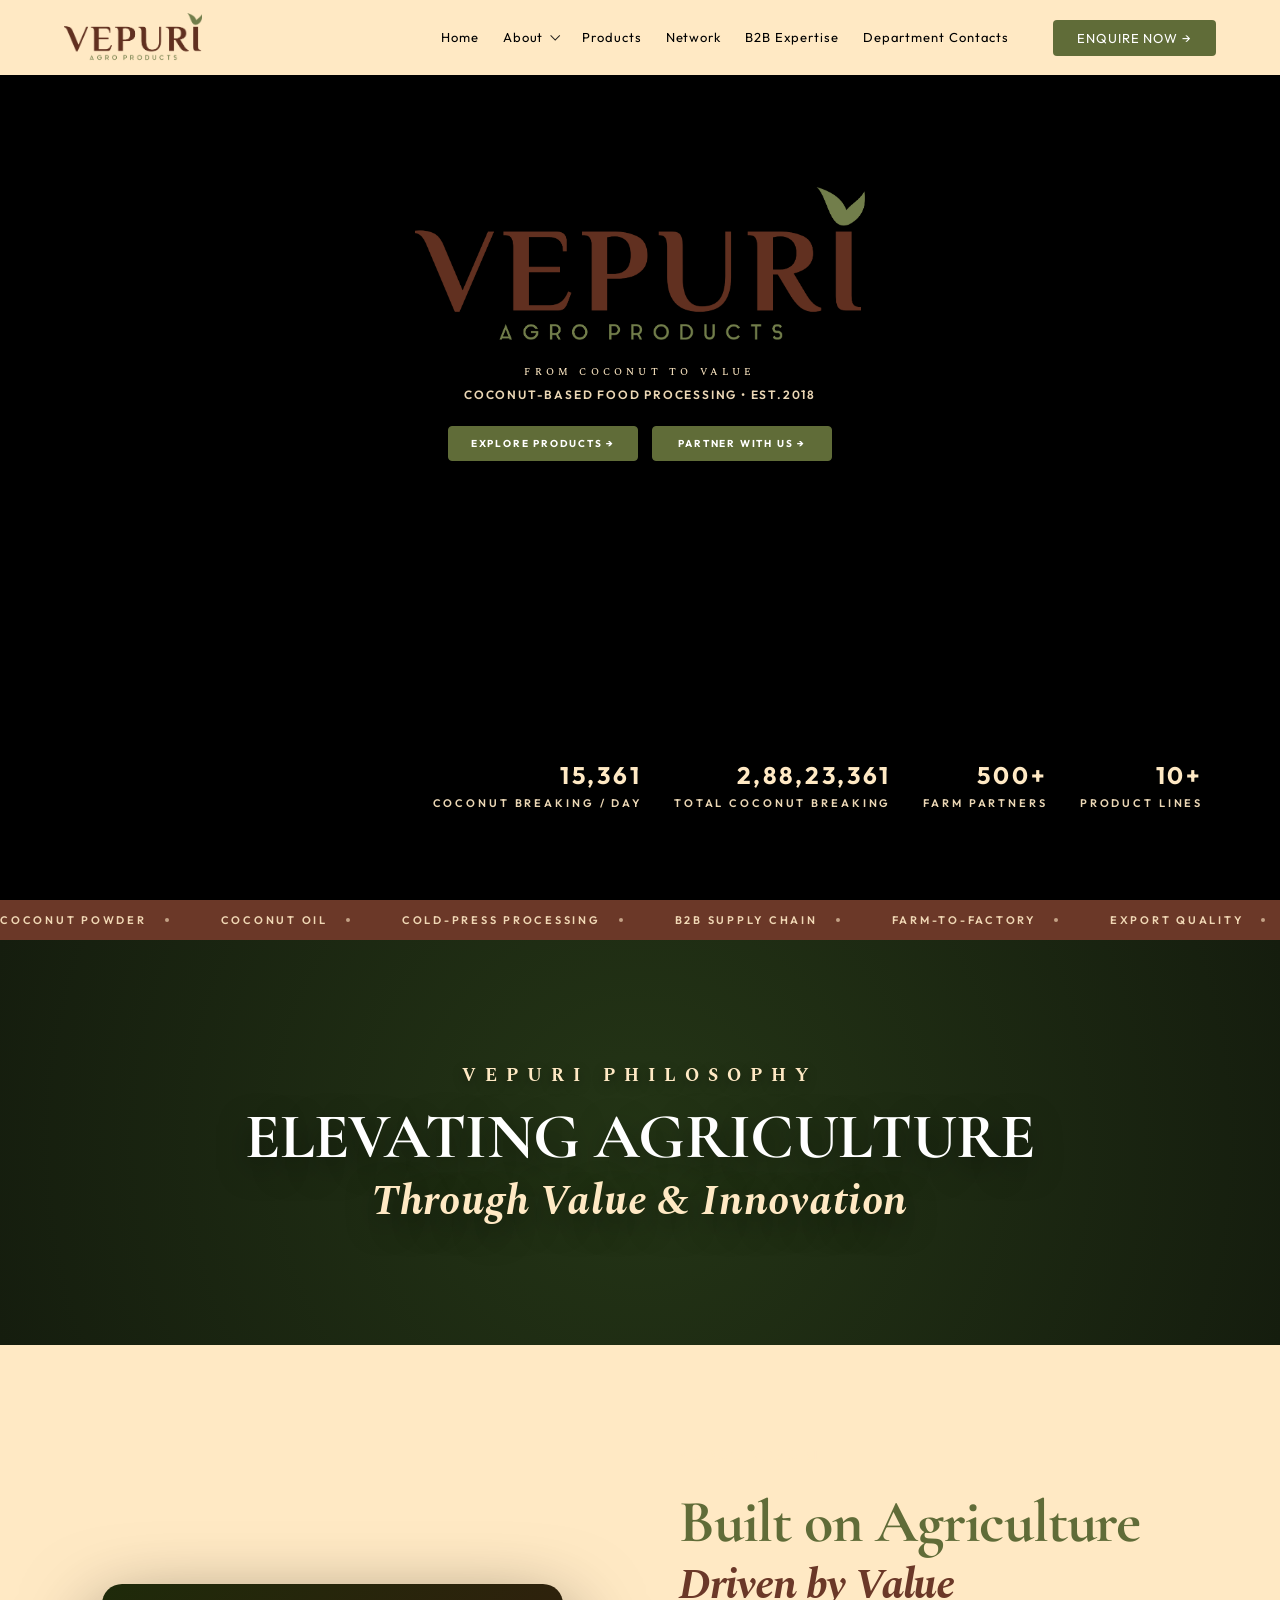
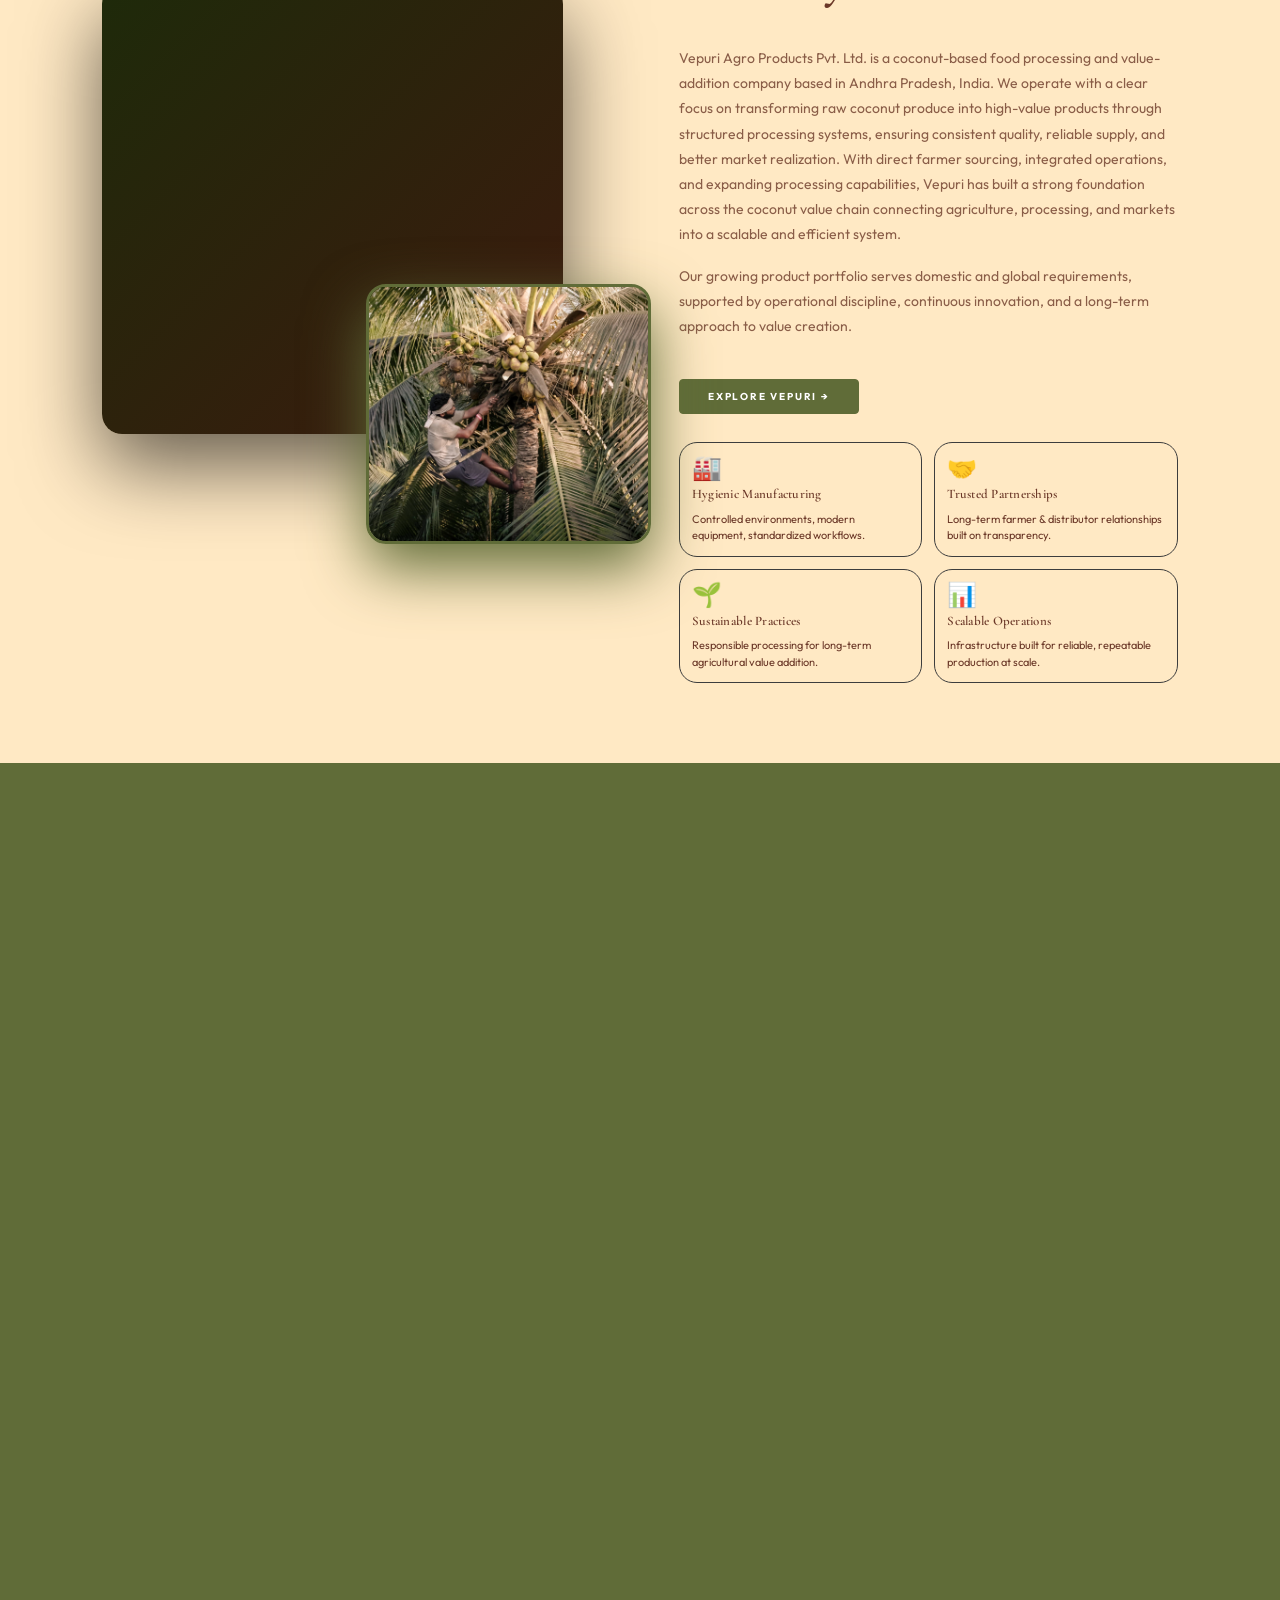
==== commit 13e18783: "Standardized navigation and fixed Vepuri Farms page" ====
--- a/index.html
+++ b/index.html
@@ -37,6 +37,7 @@
         <ul class="submenu">
           <li><a href="about-vepuri.html">About Vepuri</a></li>
           <li><a href="journey.html">Our Journey</a></li>
+          <li><a href="vepuri-farms.html">Farms & Nurseries</a></li>
           <li><a href="brands.html">Our Brands</a></li>
         </ul>
       </li>
--- a/index.css
+++ b/index.css
@@ -1079,7 +1079,7 @@
   line-height: 1.5;
   box-shadow: none;
   border: 1px solid #3d3d3d;
-  border-radius: 4px;
+  border-radius: 18px;
   display: flex;
   flex-direction: column;
   gap: 6px;
@@ -1122,7 +1122,7 @@
   left: 0;
   width: 84%;
   height: 450px;
-  border-radius: 3px;
+  border-radius: 20px;
   overflow: hidden;
   box-shadow: 0 32px 80px rgba(0, 0, 0, .6)
 }
@@ -1143,7 +1143,8 @@
   height: 100%;
   object-fit: cover;
   transition: transform 8s ease;
-  display: block
+  display: block;
+  border-radius: 20px;
 }
 
 .a-main:hover img {
@@ -1165,7 +1166,7 @@
   right: 0;
   width: 52%;
   height: 260px;
-  border-radius: 3px;
+  border-radius: 20px;
   overflow: hidden;
   box-shadow: 0 24px 60px var(--green);
   border: 3px solid var(--green)
@@ -1378,7 +1379,7 @@
   display: block;
   text-decoration: none;
   height: 380px;
-  border-radius: 4px;
+  border-radius: 16px;
   overflow: hidden;
   transition: transform .5s cubic-bezier(0.4, 0, 0.2, 1), box-shadow .5s ease;
   user-select: none;
